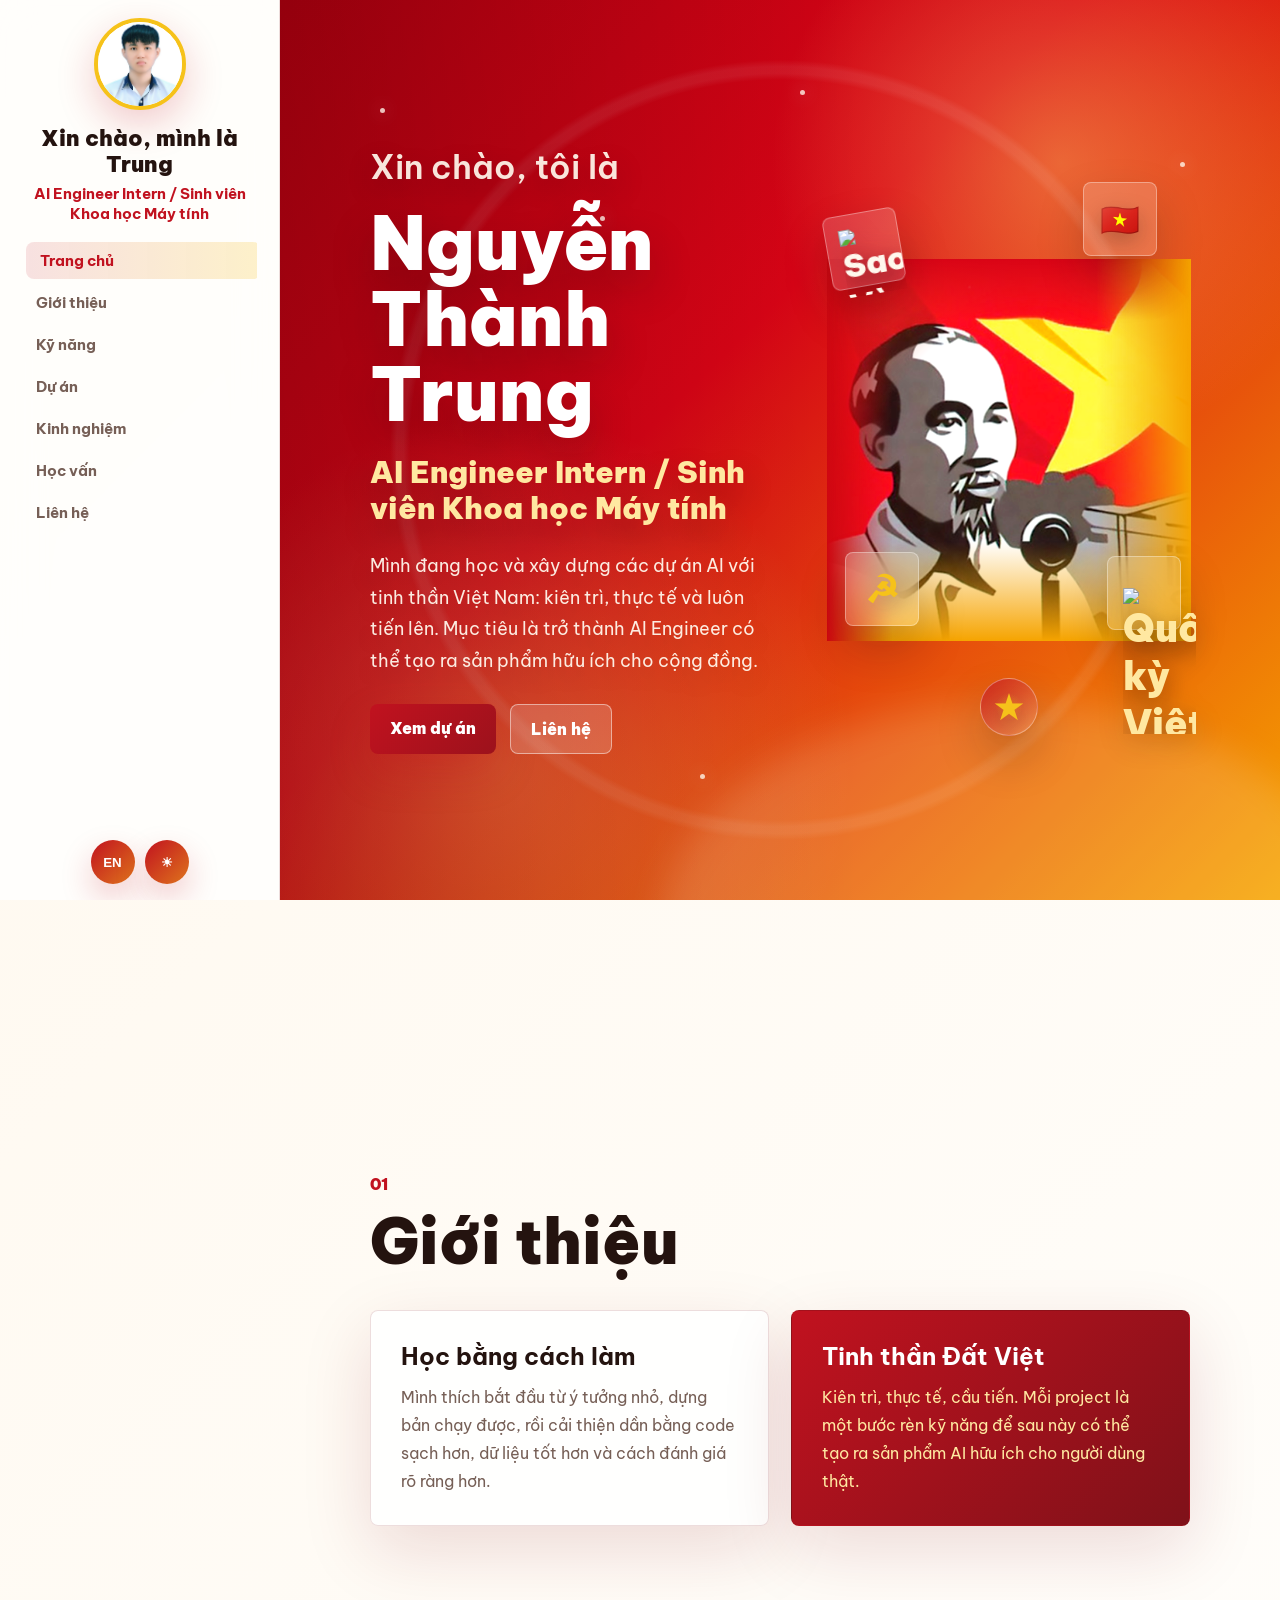
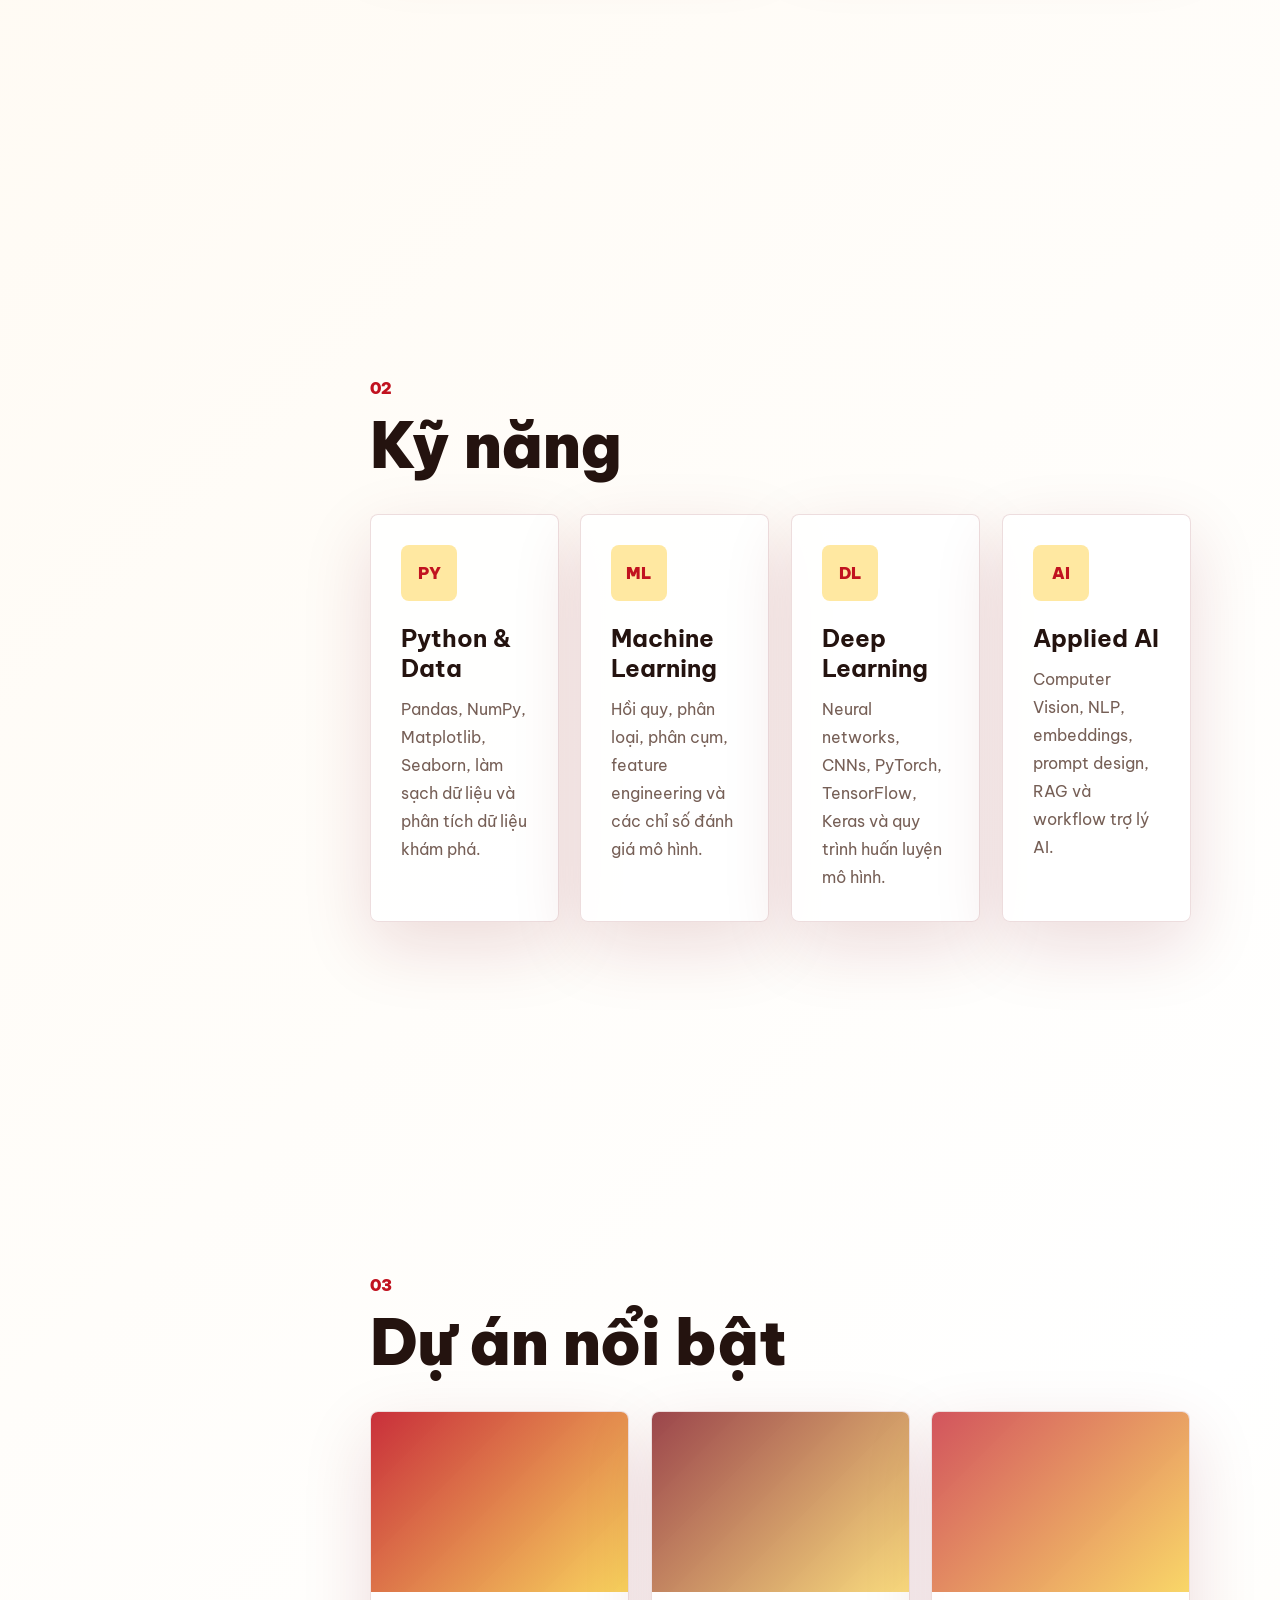
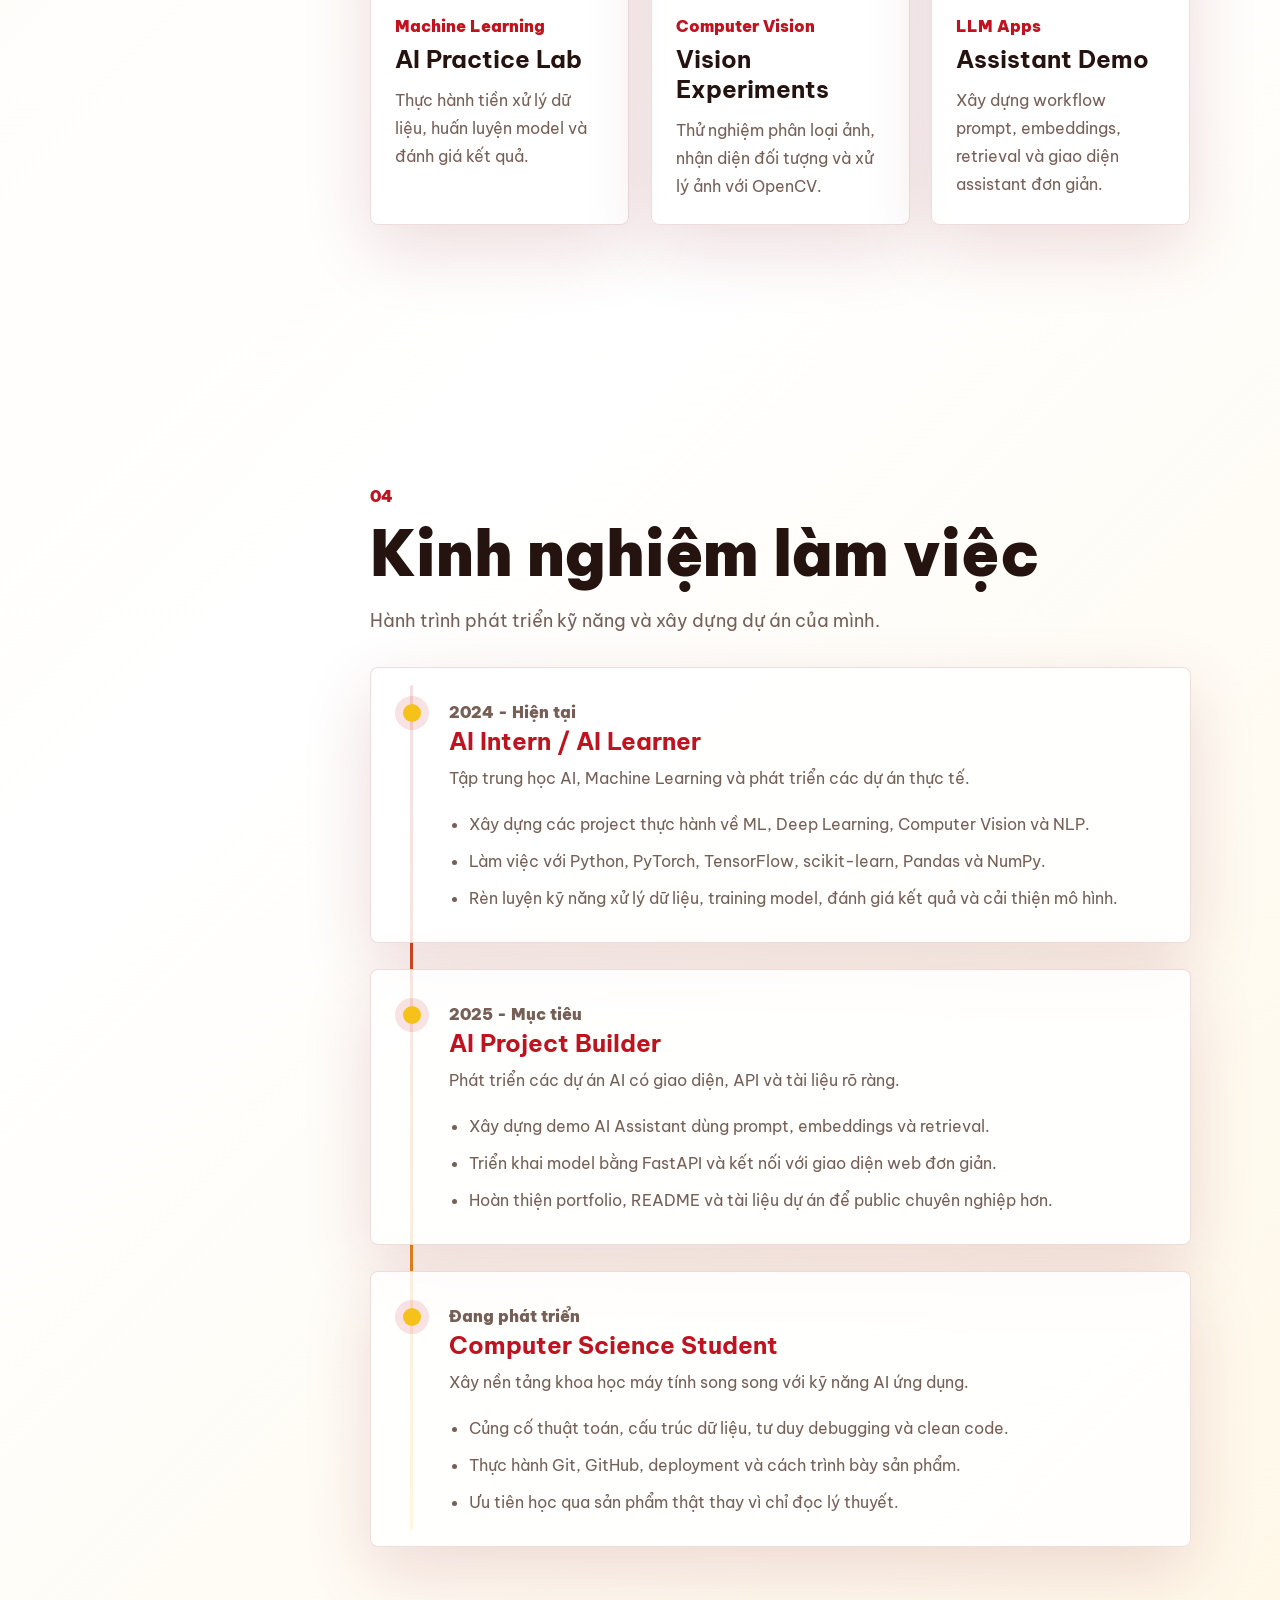
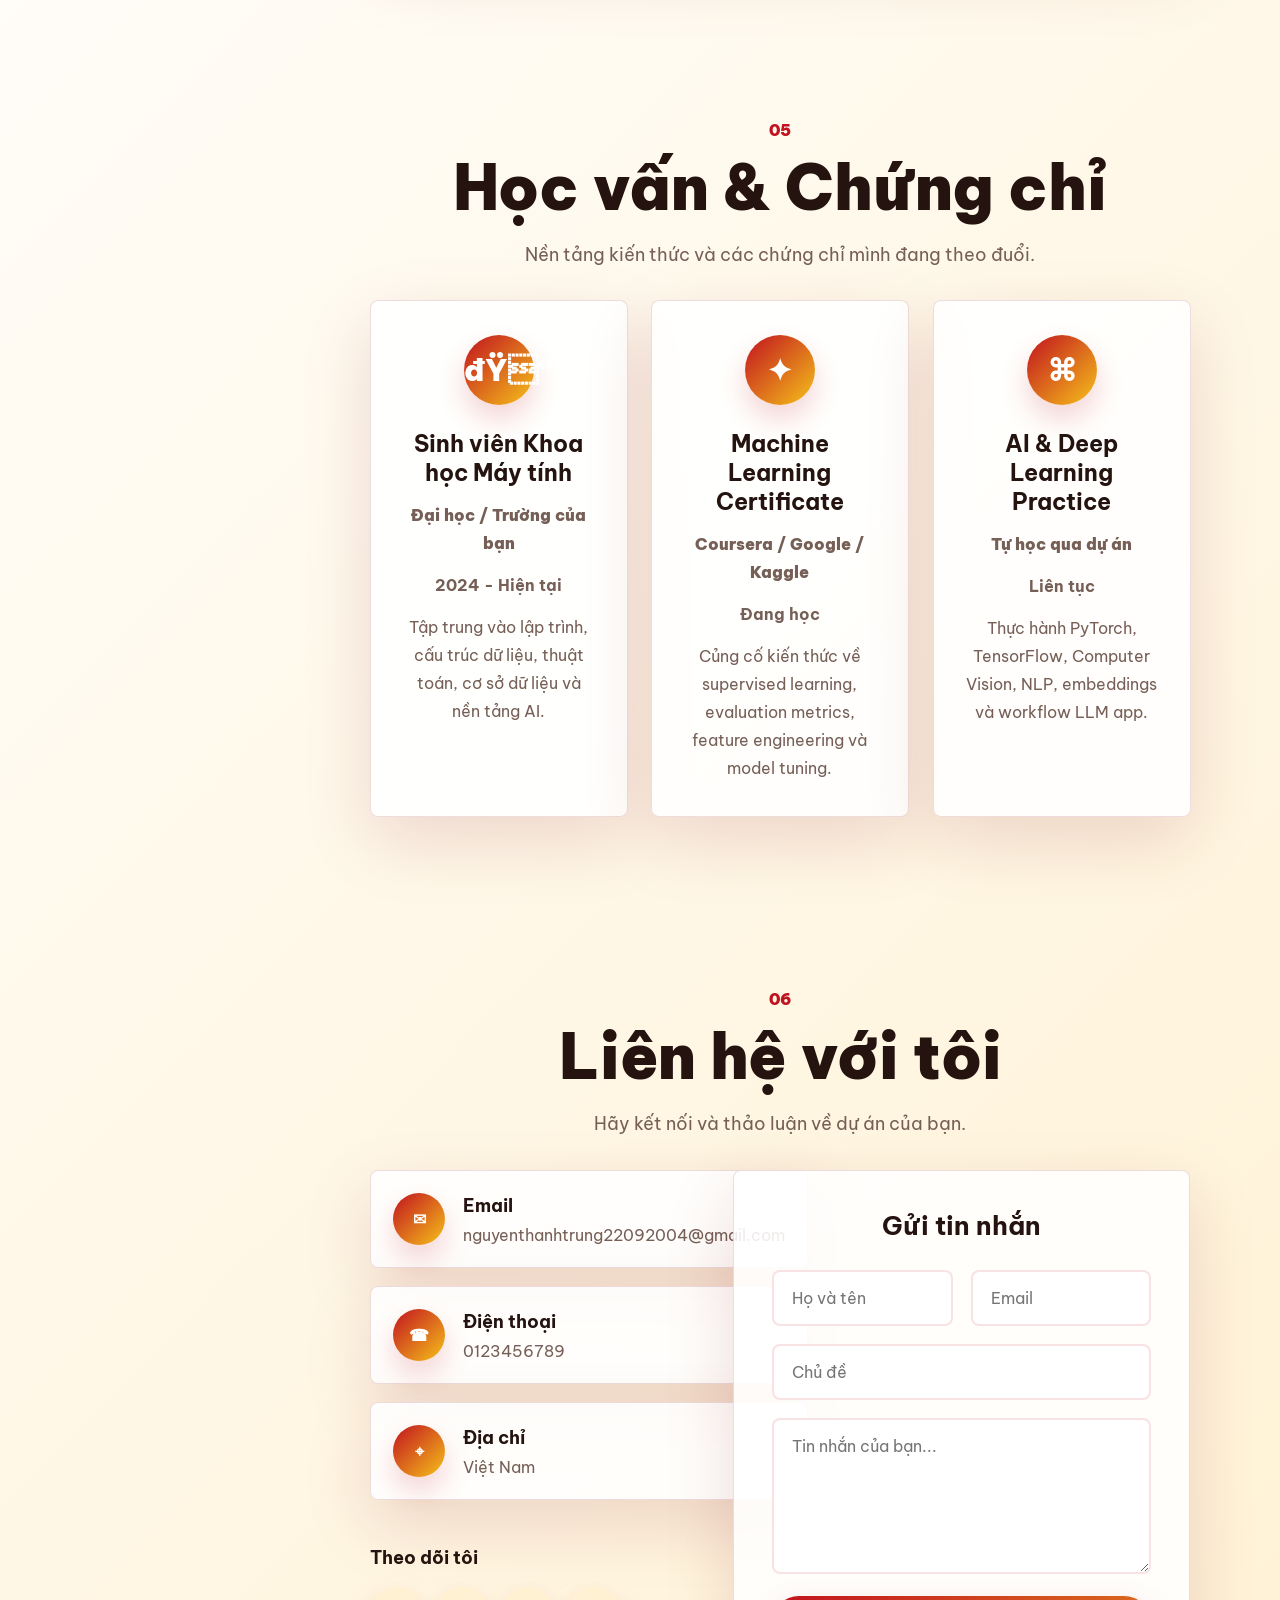
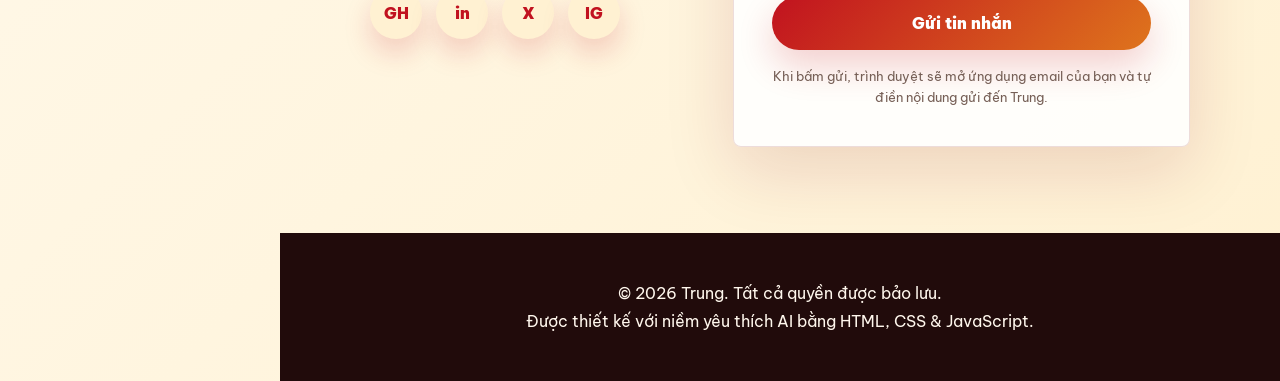
==== docs/index.html @ c9c8454a "Move site content to docs for GitHub Pages" ====
﻿<!doctype html>
<html lang="vi">
  <head>
    <meta charset="UTF-8" />
    <meta name="viewport" content="width=device-width, initial-scale=1.0" />
    <meta
      name="description"
      content="Portfolio cá nhân của Trung - AI learner, Machine Learning, Deep Learning và ứng dụng AI."
      data-vi="Portfolio cá nhân của Trung - AI learner, Machine Learning, Deep Learning và ứng dụng AI."
      data-en="Trung's personal portfolio - AI learner, Machine Learning, Deep Learning, and AI applications."
    />
    <title data-vi="Trung - Hồ sơ AI" data-en="Trung - AI Portfolio">
      Trung - Hồ sơ AI
    </title>
    <link rel="preconnect" href="https://fonts.googleapis.com" />
    <link rel="preconnect" href="https://fonts.gstatic.com" crossorigin />
    <link
      href="https://fonts.googleapis.com/css2?family=Be+Vietnam+Pro:wght@400;500;600;700;800;900&display=swap"
      rel="stylesheet"
    />
    <link rel="stylesheet" href="./assets/style.css" />
  </head>
  <body>
    <aside
      class="sidebar"
      aria-label="Thanh điều hướng"
      data-aria-vi="Thanh điều hướng"
      data-aria-en="Navigation"
    >
      <div class="profile-card">
        <img
          class="avatar"
          src="./assets/avt.jpg"
          alt="Ảnh đại diện của Trung"
          data-alt-vi="Ảnh đại diện của Trung"
          data-alt-en="Trung's profile photo"
        />
        <h1 data-vi="Xin chào, mình là Trung" data-en="Hey, I'm Trung">
          Xin chào, mình là Trung
        </h1>
        <p
          data-vi="AI Engineer Intern / Sinh viên Khoa học Máy tính"
          data-en="AI Engineer Intern / Computer Science Student"
        >
          AI Engineer Intern / Sinh viên Khoa học Máy tính
        </p>
      </div>

      <nav class="nav-links">
        <a
          href="#home"
          class="nav-link active"
          data-vi="Trang chủ"
          data-en="Home"
          >Trang chủ</a
        >
        <a href="#about" class="nav-link" data-vi="Giới thiệu" data-en="About"
          >Giới thiệu</a
        >
        <a href="#skills" class="nav-link" data-vi="Kỹ năng" data-en="Skills"
          >Kỹ năng</a
        >
        <a href="#projects" class="nav-link" data-vi="Dự án" data-en="Projects"
          >Dự án</a
        >
        <a
          href="#roadmap"
          class="nav-link"
          data-vi="Kinh nghiệm"
          data-en="Experience"
          >Kinh nghiệm</a
        >
        <a
          href="#education"
          class="nav-link"
          data-vi="Học vấn"
          data-en="Education"
          >Học vấn</a
        >
        <a href="#contact" class="nav-link" data-vi="Liên hệ" data-en="Contact"
          >Liên hệ</a
        >
      </nav>

      <div class="sidebar-actions">
        <button
          id="langToggle"
          class="round-button"
          type="button"
          aria-label="Đổi ngôn ngữ"
          data-aria-vi="Đổi ngôn ngữ"
          data-aria-en="Change language"
        >
          EN
        </button>
        <button
          id="themeToggle"
          class="round-button"
          type="button"
          aria-label="Đổi giao diện"
          data-aria-vi="Đổi giao diện"
          data-aria-en="Change theme"
        >
          ☀
        </button>
      </div>
    </aside>

    <main class="page">
      <section id="home" class="hero section">
        <div class="hero-stars" aria-hidden="true">
          <span></span>
          <span></span>
          <span></span>
          <span></span>
          <span></span>
          <span></span>
        </div>
        <div class="hero-copy">
          <p
            class="hero-kicker"
            data-vi="Xin chào, tôi là"
            data-en="Hello, I am"
          >
            Xin chào, tôi là
          </p>
          <h2 data-vi="Nguyễn Thành Trung" data-en="Nguyen Thanh Trung">
            Nguyễn Thành Trung
          </h2>
          <h3
            data-vi="AI Engineer Intern / Sinh viên Khoa học Máy tính"
            data-en="AI Engineer Intern / Computer Science Student"
          >
            AI Engineer Intern / Sinh viên Khoa học Máy tính
          </h3>
          <p
            class="hero-text"
            data-vi="Mình đang học và xây dựng các dự án AI với tinh thần Việt Nam: kiên trì, thực tế và luôn tiến lên. Mục tiêu là trở thành AI Engineer có thể tạo ra sản phẩm hữu ích cho cộng đồng."
            data-en="I am learning and building AI projects with a Vietnamese spirit: persistent, practical, and always moving forward. My goal is to become an AI Engineer who creates useful products for the community."
          >
            Mình đang học và xây dựng các dự án AI với tinh thần Việt Nam: kiên
            trì, thực tế và luôn tiến lên. Mục tiêu là trở thành AI Engineer có
            thể tạo ra sản phẩm hữu ích cho cộng đồng.
          </p>
          <div class="hero-actions">
            <a
              class="primary-button"
              href="#projects"
              data-vi="Xem dự án"
              data-en="View projects"
              >Xem dự án</a
            >
            <a
              class="ghost-button"
              href="#contact"
              data-vi="Liên hệ"
              data-en="Contact"
              >Liên hệ</a
            >
          </div>
        </div>

        <div
          class="bac-ho-stage"
          aria-label="Hình Chủ tịch Hồ Chí Minh"
          data-aria-vi="Hình Chủ tịch Hồ Chí Minh"
          data-aria-en="Image of President Ho Chi Minh"
        >
          <div class="hero-icon icon-flag">
            <img
              src="https://www.emojiall.com/en/header-svg/%E2%AD%90%EF%B8%8F.svg"
              alt="Sao Vàng"
            />
          </div>
          <div class="hero-icon icon-star">🇻🇳</div>
          <div class="hero-icon icon-sickle">&#9773;</div>
          <div class="hero-icon icon-rice">
            <img
              src="https://www.emojiall.com/en/header-svg/%F0%9F%87%BB%F0%9F%87%B3.svg"
              alt="Quốc kỳ Việt Nam"
            />
          </div>
          <div class="hero-icon icon-emblem">★</div>

          <figure class="bac-ho-frame">
            <img
              src="./assets/BacHo.png"
              alt="Chân dung Bác Hồ"
              data-alt-vi="Chân dung Bác Hồ"
              data-alt-en="Portrait of President Ho Chi Minh"
            />
          </figure>
        </div>
      </section>

      <section id="about" class="section">
        <div class="section-heading">
          <p>01</p>
          <h2 data-vi="Giới thiệu" data-en="About">Giới thiệu</h2>
        </div>
        <div class="split">
          <div class="content-block">
            <h3 data-vi="Học bằng cách làm" data-en="Learning by building">
              Học bằng cách làm
            </h3>
            <p
              data-vi="Mình thích bắt đầu từ ý tưởng nhỏ, dựng bản chạy được, rồi cải thiện dần bằng code sạch hơn, dữ liệu tốt hơn và cách đánh giá rõ ràng hơn."
              data-en="I like starting from small ideas, making them work, then improving them with cleaner code, better data, and clearer evaluation."
            >
              Mình thích bắt đầu từ ý tưởng nhỏ, dựng bản chạy được, rồi cải
              thiện dần bằng code sạch hơn, dữ liệu tốt hơn và cách đánh giá rõ
              ràng hơn.
            </p>
          </div>
          <div class="content-block red">
            <h3 data-vi="Tinh thần Đất Việt" data-en="Vietnam spirit">
              Tinh thần Đất Việt
            </h3>
            <p
              data-vi="Kiên trì, thực tế, cầu tiến. Mỗi project là một bước rèn kỹ năng để sau này có thể tạo ra sản phẩm AI hữu ích cho người dùng thật."
              data-en="Persistent, practical, and growth-minded. Every project is a step toward building AI products that help real users."
            >
              Kiên trì, thực tế, cầu tiến. Mỗi project là một bước rèn kỹ năng
              để sau này có thể tạo ra sản phẩm AI hữu ích cho người dùng thật.
            </p>
          </div>
        </div>
      </section>

      <section id="skills" class="section">
        <div class="section-heading">
          <p>02</p>
          <h2 data-vi="Kỹ năng" data-en="Skills">Kỹ năng</h2>
        </div>
        <div class="skill-grid">
          <article class="skill-card">
            <span>PY</span>
            <h3>Python & Data</h3>
            <p
              data-vi="Pandas, NumPy, Matplotlib, Seaborn, làm sạch dữ liệu và phân tích dữ liệu khám phá."
              data-en="Pandas, NumPy, Matplotlib, Seaborn, data cleaning, and exploratory data analysis."
            >
              Pandas, NumPy, Matplotlib, Seaborn, làm sạch dữ liệu và phân tích
              dữ liệu khám phá.
            </p>
          </article>
          <article class="skill-card">
            <span>ML</span>
            <h3>Machine Learning</h3>
            <p
              data-vi="Hồi quy, phân loại, phân cụm, feature engineering và các chỉ số đánh giá mô hình."
              data-en="Regression, classification, clustering, feature engineering, and model evaluation metrics."
            >
              Hồi quy, phân loại, phân cụm, feature engineering và các chỉ số
              đánh giá mô hình.
            </p>
          </article>
          <article class="skill-card">
            <span>DL</span>
            <h3>Deep Learning</h3>
            <p
              data-vi="Neural networks, CNNs, PyTorch, TensorFlow, Keras và quy trình huấn luyện mô hình."
              data-en="Neural networks, CNNs, PyTorch, TensorFlow, Keras, and model training workflows."
            >
              Neural networks, CNNs, PyTorch, TensorFlow, Keras và quy trình
              huấn luyện mô hình.
            </p>
          </article>
          <article class="skill-card">
            <span>AI</span>
            <h3>Applied AI</h3>
            <p
              data-vi="Computer Vision, NLP, embeddings, prompt design, RAG và workflow trợ lý AI."
              data-en="Computer Vision, NLP, embeddings, prompt design, RAG, and AI assistant workflows."
            >
              Computer Vision, NLP, embeddings, prompt design, RAG và workflow
              trợ lý AI.
            </p>
          </article>
        </div>
      </section>

      <section id="projects" class="section">
        <div class="section-heading">
          <p>03</p>
          <h2 data-vi="Dự án nổi bật" data-en="Featured Projects">
            Dự án nổi bật
          </h2>
        </div>
        <div class="project-grid">
          <article class="project-card">
            <div class="project-visual visual-one"></div>
            <div class="project-body">
              <p>Machine Learning</p>
              <h3>AI Practice Lab</h3>
              <span
                data-vi="Thực hành tiền xử lý dữ liệu, huấn luyện model và đánh giá kết quả."
                data-en="Practicing data preprocessing, model training, and result evaluation."
                >Thực hành tiền xử lý dữ liệu, huấn luyện model và đánh giá kết
                quáº£.</span
              >
            </div>
          </article>
          <article class="project-card">
            <div class="project-visual visual-two"></div>
            <div class="project-body">
              <p>Computer Vision</p>
              <h3>Vision Experiments</h3>
              <span
                data-vi="Thử nghiệm phân loại ảnh, nhận diện đối tượng và xử lý ảnh với OpenCV."
                data-en="Experimenting with image classification, object recognition, and OpenCV image processing."
                >Thử nghiệm phân loại ảnh, nhận diện đối tượng và xử lý ảnh với
                OpenCV.</span
              >
            </div>
          </article>
          <article class="project-card">
            <div class="project-visual visual-three"></div>
            <div class="project-body">
              <p>LLM Apps</p>
              <h3>Assistant Demo</h3>
              <span
                data-vi="Xây dựng workflow prompt, embeddings, retrieval và giao diện assistant đơn giản."
                data-en="Building prompt workflows, embeddings, retrieval, and a simple assistant interface."
                >Xây dựng workflow prompt, embeddings, retrieval và giao diện
                assistant đơn giản.</span
              >
            </div>
          </article>
        </div>
      </section>

      <section id="roadmap" class="section">
        <div class="section-heading">
          <p>04</p>
          <h2 data-vi="Kinh nghiệm làm việc" data-en="Work Experience">
            Kinh nghiệm làm việc
          </h2>
          <span
            class="section-subtitle"
            data-vi="Hành trình phát triển kỹ năng và xây dựng dự án của mình."
            data-en="My journey of growing skills and building real projects."
            >Hành trình phát triển kỹ năng và xây dựng dự án của mình.</span
          >
        </div>
        <div class="timeline experience-timeline">
          <div class="timeline-item">
            <p
              class="timeline-date"
              data-vi="2024 - Hiện tại"
              data-en="2024 - Present"
            >
              2024 - Hiện tại
            </p>
            <strong
              data-vi="AI Intern / AI Learner"
              data-en="AI Intern / AI Learner"
              >AI Intern / AI Learner</strong
            >
            <p
              data-vi="Tập trung học AI, Machine Learning và phát triển các dự án thực tế."
              data-en="Focused on learning AI, Machine Learning, and developing practical projects."
            >
              Tập trung học AI, Machine Learning và phát triển các dự án thực
              táº¿.
            </p>
            <ul>
              <li
                data-vi="Xây dựng các project thực hành về ML, Deep Learning, Computer Vision và NLP."
                data-en="Built practice projects in ML, Deep Learning, Computer Vision, and NLP."
              >
                Xây dựng các project thực hành về ML, Deep Learning, Computer
                Vision và NLP.
              </li>
              <li
                data-vi="Làm việc với Python, PyTorch, TensorFlow, scikit-learn, Pandas và NumPy."
                data-en="Worked with Python, PyTorch, TensorFlow, scikit-learn, Pandas, and NumPy."
              >
                Làm việc với Python, PyTorch, TensorFlow, scikit-learn, Pandas
                và NumPy.
              </li>
              <li
                data-vi="Rèn luyện kỹ năng xử lý dữ liệu, training model, đánh giá kết quả và cải thiện mô hình."
                data-en="Practiced data processing, model training, evaluation, and model improvement."
              >
                Rèn luyện kỹ năng xử lý dữ liệu, training model, đánh giá kết
                quả và cải thiện mô hình.
              </li>
            </ul>
          </div>
          <div class="timeline-item">
            <p
              class="timeline-date"
              data-vi="2025 - Mục tiêu"
              data-en="2025 - Goal"
            >
              2025 - Mục tiêu
            </p>
            <strong data-vi="AI Project Builder" data-en="AI Project Builder"
              >AI Project Builder</strong
            >
            <p
              data-vi="Phát triển các dự án AI có giao diện, API và tài liệu rõ ràng."
              data-en="Developing AI projects with clear interfaces, APIs, and documentation."
            >
              Phát triển các dự án AI có giao diện, API và tài liệu rõ ràng.
            </p>
            <ul>
              <li
                data-vi="Xây dựng demo AI Assistant dùng prompt, embeddings và retrieval."
                data-en="Build an AI Assistant demo using prompts, embeddings, and retrieval."
              >
                Xây dựng demo AI Assistant dùng prompt, embeddings và retrieval.
              </li>
              <li
                data-vi="Triển khai model bằng FastAPI và kết nối với giao diện web đơn giản."
                data-en="Serve models with FastAPI and connect them to a simple web interface."
              >
                Triển khai model bằng FastAPI và kết nối với giao diện web đơn
                giáº£n.
              </li>
              <li
                data-vi="Hoàn thiện portfolio, README và tài liệu dự án để public chuyên nghiệp hơn."
                data-en="Improve portfolio, README files, and project documentation for a more professional public profile."
              >
                Hoàn thiện portfolio, README và tài liệu dự án để public chuyên
                nghiệp hơn.
              </li>
            </ul>
          </div>
          <div class="timeline-item">
            <p
              class="timeline-date"
              data-vi="Đang phát triển"
              data-en="In progress"
            >
              Đang phát triển
            </p>
            <strong
              data-vi="Computer Science Student"
              data-en="Computer Science Student"
              >Computer Science Student</strong
            >
            <p
              data-vi="Xây nền tảng khoa học máy tính song song với kỹ năng AI ứng dụng."
              data-en="Building a computer science foundation alongside applied AI skills."
            >
              Xây nền tảng khoa học máy tính song song với kỹ năng AI ứng dụng.
            </p>
            <ul>
              <li
                data-vi="Củng cố thuật toán, cấu trúc dữ liệu, tư duy debugging và clean code."
                data-en="Strengthening algorithms, data structures, debugging mindset, and clean code."
              >
                Củng cố thuật toán, cấu trúc dữ liệu, tư duy debugging và clean
                code.
              </li>
              <li
                data-vi="Thực hành Git, GitHub, deployment và cách trình bày sản phẩm."
                data-en="Practicing Git, GitHub, deployment, and product presentation."
              >
                Thực hành Git, GitHub, deployment và cách trình bày sản phẩm.
              </li>
              <li
                data-vi="Ưu tiên học qua sản phẩm thật thay vì chỉ đọc lý thuyết."
                data-en="Prioritizing learning through real products, not only theory."
              >
                Ưu tiên học qua sản phẩm thật thay vì chỉ đọc lý thuyết.
              </li>
            </ul>
          </div>
        </div>
      </section>

      <section id="education" class="section education-section">
        <div class="section-heading center-heading">
          <p>05</p>
          <h2 data-vi="Học vấn & Chứng chỉ" data-en="Education & Certificates">
            Học vấn & Chứng chỉ
          </h2>
          <span
            class="section-subtitle"
            data-vi="Nền tảng kiến thức và các chứng chỉ mình đang theo đuổi."
            data-en="My knowledge foundation and certificates I am pursuing."
            >Nền tảng kiến thức và các chứng chỉ mình đang theo đuổi.</span
          >
        </div>

        <div class="education-grid">
          <article class="education-card">
            <span class="education-icon">đŸ“</span>
            <h3
              data-vi="Sinh viên Khoa học Máy tính"
              data-en="Computer Science Student"
            >
              Sinh viên Khoa học Máy tính
            </h3>
            <p
              class="education-place"
              data-vi="Đại học / Trường của bạn"
              data-en="Your University / College"
            >
              Đại học / Trường của bạn
            </p>
            <strong data-vi="2024 - Hiện tại" data-en="2024 - Present"
              >2024 - Hiện tại</strong
            >
            <p
              data-vi="Tập trung vào lập trình, cấu trúc dữ liệu, thuật toán, cơ sở dữ liệu và nền tảng AI."
              data-en="Focused on programming, data structures, algorithms, databases, and AI foundations."
            >
              Tập trung vào lập trình, cấu trúc dữ liệu, thuật toán, cơ sở dữ
              liệu và nền tảng AI.
            </p>
          </article>

          <article class="education-card">
            <span class="education-icon">✦</span>
            <h3
              data-vi="Machine Learning Certificate"
              data-en="Machine Learning Certificate"
            >
              Machine Learning Certificate
            </h3>
            <p
              class="education-place"
              data-vi="Coursera / Google / Kaggle"
              data-en="Coursera / Google / Kaggle"
            >
              Coursera / Google / Kaggle
            </p>
            <strong data-vi="Đang học" data-en="In progress">Đang học</strong>
            <p
              data-vi="Củng cố kiến thức về supervised learning, evaluation metrics, feature engineering và model tuning."
              data-en="Strengthening supervised learning, evaluation metrics, feature engineering, and model tuning."
            >
              Củng cố kiến thức về supervised learning, evaluation metrics,
              feature engineering và model tuning.
            </p>
          </article>

          <article class="education-card">
            <span class="education-icon">⌘</span>
            <h3
              data-vi="AI & Deep Learning Practice"
              data-en="AI & Deep Learning Practice"
            >
              AI & Deep Learning Practice
            </h3>
            <p
              class="education-place"
              data-vi="Tự học qua dự án"
              data-en="Self-learning through projects"
            >
              Tự học qua dự án
            </p>
            <strong data-vi="Liên tục" data-en="Ongoing">Liên tục</strong>
            <p
              data-vi="Thực hành PyTorch, TensorFlow, Computer Vision, NLP, embeddings và workflow LLM app."
              data-en="Practicing PyTorch, TensorFlow, Computer Vision, NLP, embeddings, and LLM app workflows."
            >
              Thực hành PyTorch, TensorFlow, Computer Vision, NLP, embeddings và
              workflow LLM app.
            </p>
          </article>
        </div>
      </section>

      <section id="contact" class="section contact-section">
        <div class="section-heading center-heading">
          <p>06</p>
          <h2 data-vi="Liên hệ với tôi" data-en="Contact Me">
            Liên hệ với tôi
          </h2>
          <span
            class="section-subtitle"
            data-vi="Hãy kết nối và thảo luận về dự án của bạn."
            data-en="Let's connect and discuss your project."
            >Hãy kết nối và thảo luận về dự án của bạn.</span
          >
        </div>

        <div class="contact-layout">
          <div class="contact-info-list">
            <article class="contact-info-card">
              <span class="contact-icon">✉</span>
              <div>
                <h3>Email</h3>
                <p>nguyenthanhtrung22092004@gmail.com</p>
              </div>
            </article>
            <article class="contact-info-card">
              <span class="contact-icon">☎</span>
              <div>
                <h3 data-vi="Điện thoại" data-en="Phone">Điện thoại</h3>
                <p>0123456789</p>
              </div>
            </article>
            <article class="contact-info-card">
              <span class="contact-icon">⌖</span>
              <div>
                <h3 data-vi="Địa chỉ" data-en="Location">Địa chỉ</h3>
                <p data-vi="Việt Nam" data-en="Vietnam">Việt Nam</p>
              </div>
            </article>

            <div class="social-block">
              <h3 data-vi="Theo dõi tôi" data-en="Follow me">Theo dõi tôi</h3>
              <div class="social-links">
                <a
                  href="https://github.com/toilaMif"
                  target="_blank"
                  rel="noreferrer"
                  aria-label="GitHub"
                  >GH</a
                >
                <a
                  href="https://www.linkedin.com/in/your-linkedin"
                  target="_blank"
                  rel="noreferrer"
                  aria-label="LinkedIn"
                  >in</a
                >
                <a
                  href="https://x.com/your-x"
                  target="_blank"
                  rel="noreferrer"
                  aria-label="X"
                  >X</a
                >
                <a
                  href="https://www.instagram.com/your-instagram"
                  target="_blank"
                  rel="noreferrer"
                  aria-label="Instagram"
                  >IG</a
                >
              </div>
            </div>
          </div>

          <form class="message-form" id="messageForm">
            <h3 data-vi="Gửi tin nhắn" data-en="Send a message">
              Gửi tin nhắn
            </h3>
            <div class="form-row">
              <input
                type="text"
                name="name"
                placeholder="Họ và tên"
                data-placeholder-vi="Họ và tên"
                data-placeholder-en="Full name"
                aria-label="Họ và tên"
              />
              <input
                type="email"
                name="email"
                placeholder="Email"
                data-placeholder-vi="Email"
                data-placeholder-en="Email"
                aria-label="Email"
              />
            </div>
            <input
              type="text"
              name="subject"
              placeholder="Chủ đề"
              data-placeholder-vi="Chủ đề"
              data-placeholder-en="Subject"
              aria-label="Chủ đề"
            />
            <textarea
              name="message"
              rows="6"
              placeholder="Tin nhắn của bạn..."
              data-placeholder-vi="Tin nhắn của bạn..."
              data-placeholder-en="Your message..."
              aria-label="Tin nhắn của bạn"
            ></textarea>
            <button type="submit" data-vi="Gửi tin nhắn" data-en="Send message">
              Gửi tin nhắn
            </button>
            <p
              class="form-note"
              data-vi="Khi bấm gửi, trình duyệt sẽ mở ứng dụng email của bạn và tự điền nội dung gửi đến Trung."
              data-en="When you submit, your browser will open your email app and prepare a message to Trung."
            >
              Khi bấm gửi, trình duyệt sẽ mở ứng dụng email của bạn và tự điền
              nội dung gửi đến Trung.
            </p>
          </form>
        </div>
      </section>
    </main>

    <footer class="site-footer">
      <p
        data-vi="© 2026 Trung. Tất cả quyền được bảo lưu."
        data-en="© 2026 Trung. All rights reserved."
      >
        © 2026 Trung. Tất cả quyền được bảo lưu.
      </p>
      <p
        data-vi="Được thiết kế với niềm yêu thích AI bằng HTML, CSS & JavaScript."
        data-en="Designed with a love for AI using HTML, CSS & JavaScript."
      >
        Được thiết kế với niềm yêu thích AI bằng HTML, CSS & JavaScript.
      </p>
    </footer>

    <button
      id="toTop"
      class="to-top"
      type="button"
      aria-label="Lên đầu trang"
      data-aria-vi="Lên đầu trang"
      data-aria-en="Back to top"
    >
      ↑
    </button>
    <script src="./assets/script.js"></script>
  </body>
</html>
---- docs/assets/style.css ----
﻿:root {
  --bg: #fff8ed;
  --surface: #ffffff;
  --surface-soft: #fff1d2;
  --text: #24130f;
  --muted: #765f56;
  --red: #c1121f;
  --red-dark: #7f1119;
  --gold: #f6c21a;
  --gold-soft: #ffe8a1;
  --border: rgba(127, 17, 25, 0.14);
  --shadow: 0 24px 70px rgba(127, 17, 25, 0.14);
  --ease: cubic-bezier(0.2, 0.8, 0.2, 1);
}

body.dark {
  --bg: #170b09;
  --surface: #24110e;
  --surface-soft: #351713;
  --text: #fff8ed;
  --muted: #e3c7a5;
  --red: #ef233c;
  --red-dark: #9d0208;
  --gold: #ffd166;
  --gold-soft: #6f3d11;
  --border: rgba(255, 209, 102, 0.18);
  --shadow: 0 24px 70px rgba(0, 0, 0, 0.32);
}

* {
  box-sizing: border-box;
}

html {
  scroll-behavior: smooth;
}

body {
  margin: 0;
  min-height: 100vh;
  font-family: "Be Vietnam Pro", Arial, sans-serif;
  color: var(--text);
  background:
    radial-gradient(circle at top right, rgba(246, 194, 26, 0.28), transparent 34rem),
    linear-gradient(135deg, var(--bg), #ffffff 52%, var(--surface-soft));
}

a {
  color: inherit;
  text-decoration: none;
}

.sidebar {
  position: fixed;
  inset: 0 auto 0 0;
  width: 280px;
  height: 100vh;
  padding: 18px 22px 16px;
  display: grid;
  grid-template-rows: auto minmax(0, 1fr) auto;
  background: rgba(255, 255, 255, 0.76);
  border-right: 1px solid var(--border);
  backdrop-filter: blur(20px);
  z-index: 10;
  overflow: hidden;
}

body.dark .sidebar {
  background: rgba(36, 17, 14, 0.82);
}

.profile-card {
  text-align: center;
}

.avatar {
  width: 92px;
  height: 92px;
  object-fit: cover;
  border-radius: 50%;
  border: 4px solid var(--gold);
  box-shadow: 0 14px 38px rgba(193, 18, 31, 0.22);
  background: var(--surface);
  animation: softFloat 5s var(--ease) infinite;
}

.profile-card h1 {
  margin: 12px 0 6px;
  font-size: 22px;
  font-weight: 900;
  line-height: 1.18;
}

.profile-card p {
  margin: 0;
  color: var(--red);
  font-size: 15px;
  font-weight: 700;
  line-height: 1.35;
}

.nav-links {
  align-content: start;
  display: grid;
  gap: 5px;
  margin: 18px 0 10px;
  overflow-y: auto;
  padding-right: 0;
  scrollbar-width: none;
}

.nav-links::-webkit-scrollbar {
  display: none;
}

.nav-link {
  padding: 9px 14px;
  border-radius: 8px;
  color: var(--muted);
  font-size: 15px;
  font-weight: 700;
  transition: color 180ms ease, background 180ms ease, transform 180ms ease;
}

.nav-link:hover,
.nav-link.active {
  color: var(--red);
  background: linear-gradient(90deg, rgba(193, 18, 31, 0.12), rgba(246, 194, 26, 0.22));
  transform: translateX(4px);
}

.sidebar-actions {
  display: flex;
  justify-content: center;
  gap: 10px;
  padding-top: 8px;
}

.round-button,
.to-top {
  width: 44px;
  height: 44px;
  border: 0;
  border-radius: 50%;
  color: #ffffff;
  background: linear-gradient(135deg, var(--red), var(--gold));
  background-size: 180% 180%;
  box-shadow: 0 14px 32px rgba(193, 18, 31, 0.22);
  font-weight: 900;
  cursor: pointer;
  transition: transform 180ms ease, box-shadow 180ms ease;
  animation: gradientMove 5s ease infinite;
}

.round-button:hover,
.to-top:hover {
  transform: translateY(-3px) scale(1.04);
  box-shadow: 0 18px 38px rgba(193, 18, 31, 0.3);
}

.page {
  margin-left: 280px;
}

.section {
  min-height: 100vh;
  padding: 86px 7vw;
  display: flex;
  flex-direction: column;
  justify-content: center;
}

.hero {
  position: relative;
  height: 100vh;
  min-height: 100vh;
  max-height: 100vh;
  padding-top: clamp(34px, 5vh, 64px);
  padding-bottom: clamp(34px, 5vh, 64px);
  display: grid;
  grid-template-columns: minmax(360px, 0.96fr) minmax(340px, 0.86fr);
  gap: clamp(28px, 4vw, 62px);
  align-items: center;
  justify-content: space-between;
  overflow: hidden;
  background:
    radial-gradient(circle at 78% 18%, rgba(255, 209, 102, 0.42), transparent 18rem),
    radial-gradient(circle at 22% 85%, rgba(255, 226, 120, 0.28), transparent 22rem),
    linear-gradient(135deg, #b40010 0%, #d90416 42%, #f6a400 100%);
}

.hero::before {
  content: "";
  position: absolute;
  inset: 0;
  background:
    linear-gradient(90deg, rgba(0, 0, 0, 0.18), transparent 58%),
    radial-gradient(circle at 50% 50%, transparent 0 55%, rgba(255, 255, 255, 0.08) 56% 57%, transparent 58%);
  pointer-events: none;
}

.hero::after {
  content: "";
  position: absolute;
  inset: auto -8% -30% 38%;
  height: 52%;
  border-radius: 50%;
  background: rgba(255, 241, 210, 0.16);
  filter: blur(18px);
}

.hero-copy,
.bac-ho-stage,
.heritage-gallery {
  position: relative;
  z-index: 1;
}

.hero-copy {
  grid-column: 1;
  text-align: left;
  justify-self: start;
  max-width: 760px;
}

.bac-ho-stage {
  grid-column: 2;
  justify-self: end;
}

.hero-stars {
  position: absolute;
  inset: 0;
  pointer-events: none;
}

.hero-kicker {
  margin: 0 0 18px;
  color: rgba(255, 248, 237, 0.92);
  font-size: clamp(22px, 2.6vw, 34px);
  font-weight: 600;
  text-shadow: 0 10px 30px rgba(36, 19, 15, 0.24);
}

.eyebrow {
  margin: 0 0 18px;
  color: var(--red);
  font-weight: 900;
  text-transform: uppercase;
  letter-spacing: 0.08em;
}

.hero h2 {
  margin: 0;
  max-width: 720px;
  color: #ffffff;
  font-size: clamp(48px, 5.8vw, 88px);
  line-height: 1.02;
  font-weight: 900;
  text-shadow: 0 18px 42px rgba(36, 19, 15, 0.26);
}

.hero h3 {
  margin: 22px 0 0;
  color: var(--gold-soft);
  font-size: clamp(24px, 2.35vw, 34px);
  line-height: 1.18;
  font-weight: 900;
  text-shadow: 0 14px 32px rgba(36, 19, 15, 0.3);
}

.hero-text {
  max-width: 640px;
  margin: 24px 0 0;
  color: rgba(255, 248, 237, 0.94);
  font-size: 18px;
  line-height: 1.75;
  text-shadow: 0 10px 28px rgba(36, 19, 15, 0.24);
}

.hero-actions,
.contact-actions {
  display: flex;
  flex-wrap: wrap;
  gap: 14px;
  margin-top: 28px;
}

.primary-button,
.ghost-button,
.contact-actions a {
  min-height: 48px;
  padding: 14px 20px;
  border-radius: 8px;
  font-weight: 900;
}

.primary-button {
  color: #ffffff;
  background: linear-gradient(135deg, var(--red), var(--red-dark));
  background-size: 180% 180%;
  box-shadow: 0 18px 42px rgba(193, 18, 31, 0.22);
  animation: gradientMove 5s ease infinite;
}

.ghost-button,
.contact-actions a {
  color: var(--red);
  border: 1px solid var(--border);
  background: var(--surface);
}

.hero .ghost-button {
  color: #ffffff;
  border-color: rgba(255, 255, 255, 0.48);
  background: rgba(255, 255, 255, 0.16);
  backdrop-filter: blur(12px);
}

.primary-button,
.ghost-button,
.contact-actions a {
  transition: transform 180ms ease, box-shadow 180ms ease, border-color 180ms ease;
}

.primary-button:hover,
.ghost-button:hover,
.contact-actions a:hover {
  transform: translateY(-3px);
  box-shadow: 0 18px 42px rgba(193, 18, 31, 0.2);
}

.content-block,
.skill-card,
.project-card,
.timeline-item,
.contact-card {
  background: rgba(255, 255, 255, 0.86);
  border: 1px solid var(--border);
  border-radius: 8px;
  box-shadow: var(--shadow);
}

body.dark .content-block,
body.dark .skill-card,
body.dark .project-card,
body.dark .timeline-item,
body.dark .contact-card {
  background: rgba(36, 17, 14, 0.86);
}

.bac-ho-stage {
  min-height: 0;
  height: min(72vh, 620px);
  display: grid;
  place-items: center;
  isolation: isolate;
}

.bac-ho-frame {
  position: relative;
  width: min(100%, 520px);
  margin: 0;
  aspect-ratio: 0.95;
  display: grid;
  place-items: end center;
  border-radius: 0;
  background: transparent;
  border: 0;
  box-shadow: none;
  overflow: hidden;
}

.bac-ho-frame::before {
  content: "";
  position: absolute;
  inset: 3% -8% -4% -12%;
  border-radius: 46% 54% 48% 52%;
  background:
    radial-gradient(circle at 68% 24%, rgba(255, 209, 102, 0.28), transparent 22rem),
    radial-gradient(circle at 36% 74%, rgba(180, 0, 16, 0.34), transparent 18rem);
  filter: blur(20px);
  z-index: 0;
}

.bac-ho-frame::after {
  content: "";
  position: absolute;
  inset: 0;
  z-index: 2;
  background:
    linear-gradient(90deg, #cf0711 0%, rgba(207, 7, 17, 0) 18%, rgba(246, 164, 0, 0) 74%, #f6a400 100%),
    linear-gradient(180deg, #d90416 0%, rgba(217, 4, 22, 0) 16%, rgba(246, 164, 0, 0) 74%, #f6a400 100%);
  pointer-events: none;
}

.bac-ho-frame img {
  position: relative;
  z-index: 1;
  width: 100%;
  height: 100%;
  object-fit: contain;
  object-position: center bottom;
  filter: saturate(1.08) contrast(1.06) drop-shadow(0 22px 34px rgba(36, 19, 15, 0.2));
  mix-blend-mode: normal;
  -webkit-mask-image: radial-gradient(ellipse at 56% 54%, #000 0 56%, rgba(0, 0, 0, 0.78) 68%, transparent 100%);
  mask-image: radial-gradient(ellipse at 56% 54%, #000 0 56%, rgba(0, 0, 0, 0.78) 68%, transparent 100%);
}

.hero-icon {
  position: absolute;
  z-index: 3;
  width: 74px;
  height: 74px;
  display: grid;
  place-items: center;
  border-radius: 8px;
  color: #fff8ed;
  background: rgba(255, 255, 255, 0.17);
  border: 1px solid rgba(255, 255, 255, 0.34);
  box-shadow: 0 22px 46px rgba(36, 19, 15, 0.22);
  backdrop-filter: blur(14px);
  font-size: 32px;
  font-weight: 900;
  text-shadow: 0 8px 22px rgba(36, 19, 15, 0.28);
  animation: iconFly 8s var(--ease) infinite, iconSpin 14s linear infinite;
}

.hero-icon img {
  width: 70%;
  height: 70%;
  object-fit: contain;
  display: block;
  filter: drop-shadow(0 8px 14px rgba(36, 19, 15, 0.24));
}

.icon-star {
  color: var(--gold);
}

.icon-flag {
  left: 0;
  top: 72px;
  transform: rotate(-10deg);
}

.icon-star {
  right: 34px;
  top: 42px;
  animation-delay: -1.2s;
}

.icon-sickle {
  left: 18px;
  bottom: 134px;
  color: var(--gold);
  font-size: 38px;
  animation-delay: -2.1s;
}

.icon-rice {
  right: 10px;
  bottom: 130px;
  color: #ffe8a1;
  font-size: 38px;
  animation-delay: -3s;
}

.icon-emblem {
  left: 42%;
  bottom: 24px;
  width: 58px;
  height: 58px;
  color: var(--gold);
  background:
    radial-gradient(circle, rgba(246, 194, 26, 0.32), transparent 34%),
    linear-gradient(135deg, rgba(193, 18, 31, 0.72), rgba(255, 255, 255, 0.16));
  border-radius: 50%;
  animation-delay: -4.1s;
}

.heritage-gallery {
  min-height: 610px;
  display: grid;
  grid-template-columns: minmax(220px, 1fr) minmax(180px, 0.82fr);
  grid-template-rows: 1fr 1fr auto;
  gap: 18px;
  align-items: stretch;
}

.hero-stars span {
  position: absolute;
  z-index: 1;
  width: 5px;
  height: 5px;
  border-radius: 50%;
  background: rgba(255, 248, 237, 0.78);
  box-shadow: 0 0 18px rgba(255, 248, 237, 0.55);
  animation: starDrift 6s ease-in-out infinite;
}

.hero-stars span:nth-child(1) {
  left: 10%;
  top: 12%;
}

.hero-stars span:nth-child(2) {
  left: 32%;
  top: 24%;
  animation-delay: -1s;
}

.hero-stars span:nth-child(3) {
  left: 52%;
  top: 10%;
  animation-delay: -2s;
}

.hero-stars span:nth-child(4) {
  left: 72%;
  top: 70%;
  animation-delay: -3s;
}

.hero-stars span:nth-child(5) {
  left: 90%;
  top: 18%;
  animation-delay: -4s;
}

.hero-stars span:nth-child(6) {
  left: 42%;
  top: 86%;
  animation-delay: -5s;
}

.floating-symbol {
  position: absolute;
  z-index: 3;
  width: 78px;
  height: 78px;
  display: grid;
  place-items: center;
  border: 1px solid rgba(255, 255, 255, 0.28);
  border-radius: 22px;
  color: #ffffff;
  background: rgba(255, 255, 255, 0.16);
  box-shadow: 0 28px 60px rgba(36, 19, 15, 0.2);
  backdrop-filter: blur(14px);
  font-size: 30px;
  font-weight: 900;
  text-shadow: 0 8px 22px rgba(36, 19, 15, 0.24);
  animation: iconFloat 7s var(--ease) infinite;
}

.symbol-star {
  left: -24px;
  top: 36px;
  color: var(--gold);
  transform: rotate(8deg);
}

.symbol-flag {
  right: 18px;
  top: -18px;
  animation-delay: -1.4s;
}

.symbol-vn {
  right: 42%;
  bottom: 72px;
  color: var(--gold);
  font-size: 24px;
  animation-delay: -2.3s;
}

.flag-mark {
  width: 100%;
  aspect-ratio: 1.65;
  border-radius: 8px;
  display: grid;
  place-items: center;
  background: linear-gradient(145deg, var(--red), #e01e37);
  overflow: hidden;
  position: relative;
}

.flag-mark::after {
  content: "";
  position: absolute;
  inset: -35%;
  background: linear-gradient(110deg, transparent 30%, rgba(255, 255, 255, 0.24), transparent 70%);
  transform: translateX(-55%) rotate(12deg);
  animation: shineSweep 4.5s ease-in-out infinite;
}

.flag-mark span {
  width: 94px;
  height: 94px;
  display: block;
  background: var(--gold);
  clip-path: polygon(50% 0, 61% 35%, 98% 35%, 68% 56%, 79% 91%, 50% 69%, 21% 91%, 32% 56%, 2% 35%, 39% 35%);
  animation: starPulse 2.8s ease-in-out infinite;
}

.panel-label {
  margin: 26px 0 8px;
  color: var(--muted);
  font-weight: 800;
}

.metric-grid {
  display: grid;
  grid-template-columns: repeat(3, 1fr);
  gap: 12px;
  margin-top: 26px;
}

.metric-grid div {
  padding: 18px 12px;
  text-align: center;
  border-radius: 8px;
  background: var(--surface-soft);
  transition: transform 180ms ease, background 180ms ease;
}

.metric-grid div:hover {
  transform: translateY(-4px);
}

.metric-grid strong {
  display: block;
  color: var(--red);
  font-size: 22px;
}

.metric-grid span {
  color: var(--muted);
  font-size: 13px;
  font-weight: 700;
}

.section-heading {
  margin-bottom: 30px;
}

.section-heading p {
  margin: 0 0 8px;
  color: var(--red);
  font-weight: 900;
}

.section-heading h2 {
  margin: 0;
  font-size: clamp(34px, 5vw, 62px);
  font-weight: 900;
}

.section-subtitle {
  display: block;
  max-width: 700px;
  margin-top: 14px;
  color: var(--muted);
  font-size: 18px;
  line-height: 1.7;
}

.split,
.skill-grid,
.project-grid {
  display: grid;
  grid-template-columns: repeat(2, minmax(0, 1fr));
  gap: 22px;
}

.content-block,
.skill-card,
.contact-card {
  padding: 30px;
}

.content-block,
.skill-card,
.project-card,
.timeline-item,
.education-card,
.contact-info-card,
.message-form {
  transition: transform 220ms var(--ease), box-shadow 220ms var(--ease), border-color 220ms ease;
}

.content-block:hover,
.skill-card:hover,
.project-card:hover,
.timeline-item:hover,
.education-card:hover,
.contact-info-card:hover,
.message-form:hover {
  transform: translateY(-7px);
  border-color: rgba(193, 18, 31, 0.28);
  box-shadow: 0 30px 80px rgba(127, 17, 25, 0.18);
}

.content-block.red {
  color: #ffffff;
  background: linear-gradient(135deg, var(--red), var(--red-dark));
}

.content-block h3,
.skill-card h3,
.project-card h3,
.contact-card h3 {
  margin: 0 0 12px;
  font-size: 24px;
}

.content-block p,
.skill-card p,
.project-body span,
.timeline-item p,
.contact-card p {
  margin: 0;
  color: var(--muted);
  line-height: 1.75;
}

.content-block.red p {
  color: #ffe8a1;
}

.skill-grid,
.project-grid {
  grid-template-columns: repeat(4, minmax(0, 1fr));
}

.skill-card span {
  width: 56px;
  height: 56px;
  margin-bottom: 22px;
  display: grid;
  place-items: center;
  border-radius: 8px;
  color: var(--red);
  background: var(--gold-soft);
  font-weight: 900;
}

.project-grid {
  grid-template-columns: repeat(3, minmax(0, 1fr));
}

.project-card {
  overflow: hidden;
}

.project-visual {
  min-height: 180px;
  background-size: cover;
  transition: transform 500ms var(--ease), filter 300ms ease;
}

.project-card:hover .project-visual {
  transform: scale(1.04);
  filter: saturate(1.1);
}

.visual-one {
  background:
    linear-gradient(135deg, rgba(193, 18, 31, 0.88), rgba(246, 194, 26, 0.7)),
    url("https://images.unsplash.com/photo-1516321318423-f06f85e504b3?auto=format&fit=crop&w=900&q=80");
}

.visual-two {
  background:
    linear-gradient(135deg, rgba(127, 17, 25, 0.78), rgba(246, 194, 26, 0.56)),
    url("https://images.unsplash.com/photo-1555949963-aa79dcee981c?auto=format&fit=crop&w=900&q=80");
}

.visual-three {
  background:
    linear-gradient(135deg, rgba(193, 18, 31, 0.72), rgba(246, 194, 26, 0.66)),
    url("https://images.unsplash.com/photo-1677442136019-21780ecad995?auto=format&fit=crop&w=900&q=80");
}

.project-body {
  padding: 24px;
}

.project-body p {
  margin: 0 0 8px;
  color: var(--red);
  font-weight: 900;
}

.timeline {
  display: grid;
  gap: 26px;
}

.timeline-item {
  position: relative;
  padding: 30px 34px 30px 78px;
}

.timeline-item::before {
  content: "";
  position: absolute;
  left: 32px;
  top: 36px;
  width: 18px;
  height: 18px;
  border-radius: 50%;
  background: var(--gold);
  box-shadow: 0 0 0 8px rgba(193, 18, 31, 0.12);
}

.experience-timeline {
  position: relative;
}

.experience-timeline::before {
  content: "";
  position: absolute;
  left: 40px;
  top: 18px;
  bottom: 18px;
  width: 3px;
  border-radius: 999px;
  background: linear-gradient(var(--red), var(--gold));
}

.timeline-item strong {
  display: block;
  margin-bottom: 8px;
  color: var(--red);
  font-size: 24px;
}

.timeline-date {
  margin: 0 0 14px;
  color: var(--red);
  font-weight: 900;
}

.timeline-item ul {
  margin: 18px 0 0;
  padding-left: 20px;
  color: var(--muted);
  line-height: 1.8;
}

.timeline-item li + li {
  margin-top: 8px;
}

.contact-section {
  min-height: 100vh;
}

.education-section {
  min-height: 88vh;
}

.education-grid {
  display: grid;
  grid-template-columns: repeat(3, minmax(0, 1fr));
  gap: 24px;
}

.education-card {
  padding: 34px 30px;
  text-align: center;
  background: rgba(255, 255, 255, 0.88);
  border: 1px solid var(--border);
  border-radius: 8px;
  box-shadow: var(--shadow);
}

body.dark .education-card {
  background: rgba(36, 17, 14, 0.88);
}

.education-icon {
  width: 70px;
  height: 70px;
  margin: 0 auto 24px;
  display: grid;
  place-items: center;
  border-radius: 50%;
  color: #ffffff;
  background: linear-gradient(135deg, var(--red), var(--gold));
  font-size: 30px;
  font-weight: 900;
  box-shadow: 0 14px 28px rgba(193, 18, 31, 0.18);
}

.education-card h3 {
  margin: 0 0 14px;
  font-size: 23px;
}

.education-place {
  color: var(--red);
  font-weight: 900;
}

.education-card strong {
  display: block;
  margin: 18px 0;
  color: var(--muted);
}

.education-card p {
  margin: 0;
  color: var(--muted);
  line-height: 1.75;
}

.center-heading {
  text-align: center;
}

.center-heading .section-subtitle {
  margin-left: auto;
  margin-right: auto;
}

.contact-layout {
  display: grid;
  grid-template-columns: minmax(280px, 0.82fr) minmax(360px, 1.18fr);
  gap: 46px;
  align-items: start;
  max-width: 1220px;
  margin: 0 auto;
}

.contact-info-list {
  display: grid;
  gap: 18px;
}

.contact-info-card,
.message-form {
  background: rgba(255, 255, 255, 0.88);
  border: 1px solid var(--border);
  border-radius: 8px;
  box-shadow: var(--shadow);
}

body.dark .contact-info-card,
body.dark .message-form {
  background: rgba(36, 17, 14, 0.88);
}

.contact-info-card {
  min-height: 98px;
  padding: 22px;
  display: flex;
  align-items: center;
  gap: 18px;
}

.contact-icon,
.social-links a {
  width: 52px;
  height: 52px;
  display: grid;
  place-items: center;
  flex: 0 0 auto;
  border-radius: 50%;
  color: #ffffff;
  background: linear-gradient(135deg, var(--red), var(--gold));
  box-shadow: 0 14px 28px rgba(193, 18, 31, 0.18);
  font-weight: 900;
}

.contact-info-card h3,
.social-block h3,
.message-form h3 {
  margin: 0 0 8px;
  font-size: 18px;
}

.contact-info-card p {
  margin: 0;
  color: var(--muted);
}

.social-block {
  margin-top: 28px;
}

.social-links {
  display: flex;
  flex-wrap: wrap;
  gap: 14px;
  margin-top: 18px;
}

.social-links a {
  color: var(--red);
  background: var(--surface-soft);
}

.message-form {
  padding: 38px;
}

.message-form h3 {
  margin-bottom: 28px;
  text-align: center;
  font-size: 26px;
}

.form-row {
  display: grid;
  grid-template-columns: repeat(2, minmax(0, 1fr));
  gap: 18px;
}

.message-form input,
.message-form textarea {
  width: 100%;
  margin-bottom: 18px;
  padding: 16px 18px;
  border: 2px solid rgba(193, 18, 31, 0.12);
  border-radius: 8px;
  color: var(--text);
  background: var(--surface);
  font: inherit;
  outline: none;
  transition: 180ms ease;
}

.message-form input:focus,
.message-form textarea:focus {
  border-color: var(--red);
  box-shadow: 0 0 0 4px rgba(193, 18, 31, 0.09);
}

.message-form textarea {
  resize: vertical;
}

.message-form button {
  width: 100%;
  min-height: 54px;
  border: 0;
  border-radius: 999px;
  color: #ffffff;
  background: linear-gradient(135deg, var(--red), var(--gold));
  background-size: 180% 180%;
  font: inherit;
  font-weight: 900;
  cursor: pointer;
  box-shadow: 0 16px 36px rgba(193, 18, 31, 0.2);
  transition: transform 180ms ease, box-shadow 180ms ease;
  animation: gradientMove 5s ease infinite;
}

.message-form button:hover {
  transform: translateY(-3px);
  box-shadow: 0 22px 44px rgba(193, 18, 31, 0.28);
}

.form-note {
  margin: 16px 0 0;
  color: var(--muted);
  font-size: 13px;
  line-height: 1.6;
  text-align: center;
}

.site-footer {
  margin-left: 280px;
  padding: 42px 22px;
  text-align: center;
  color: #fff7ed;
  background: #210b0b;
}

.site-footer p {
  margin: 8px 0;
}

.reveal {
  opacity: 0;
  transform: translateY(28px);
  transition: opacity 700ms var(--ease), transform 700ms var(--ease);
  transition-delay: var(--reveal-delay, 0ms);
  will-change: opacity, transform;
}

.reveal.is-visible {
  opacity: 1;
  transform: translateY(0);
}

.to-top {
  position: fixed;
  right: 24px;
  bottom: 24px;
  opacity: 0;
  transform: translateY(12px);
  pointer-events: none;
  transition: 180ms ease;
  z-index: 20;
}

.to-top.show {
  opacity: 1;
  transform: translateY(0);
  pointer-events: auto;
}

@keyframes softFloat {
  0%,
  100% {
    transform: translateY(0);
  }
  50% {
    transform: translateY(-6px);
  }
}

@keyframes gradientMove {
  0%,
  100% {
    background-position: 0% 50%;
  }
  50% {
    background-position: 100% 50%;
  }
}

@keyframes starPulse {
  0%,
  100% {
    transform: scale(1);
    filter: drop-shadow(0 0 0 rgba(246, 194, 26, 0));
  }
  50% {
    transform: scale(1.08) rotate(4deg);
    filter: drop-shadow(0 0 18px rgba(246, 194, 26, 0.55));
  }
}

@keyframes shineSweep {
  0%,
  40% {
    transform: translateX(-65%) rotate(12deg);
  }
  70%,
  100% {
    transform: translateX(65%) rotate(12deg);
  }
}

@keyframes heroPanelIn {
  from {
    opacity: 0;
    transform: translateY(26px) scale(0.98);
  }
  to {
    opacity: 1;
    transform: translateY(0) scale(1);
  }
}

@keyframes iconFly {
  0%,
  100% {
    translate: 0 0;
  }
  50% {
    translate: 12px -18px;
  }
}

@keyframes iconSpin {
  from {
    rotate: -8deg;
  }
  to {
    rotate: 352deg;
  }
}

@keyframes starDrift {
  0%,
  100% {
    opacity: 0.45;
    transform: translateY(0) scale(1);
  }
  50% {
    opacity: 1;
    transform: translateY(-12px) scale(1.35);
  }
}

@media (prefers-reduced-motion: reduce) {
  *,
  *::before,
  *::after {
    animation-duration: 0.001ms !important;
    animation-iteration-count: 1 !important;
    scroll-behavior: auto !important;
    transition-duration: 0.001ms !important;
  }

  .reveal {
    opacity: 1;
    transform: none;
  }
}

@media (max-width: 1080px) {
  .sidebar {
    position: sticky;
    top: 0;
    width: 100%;
    height: auto;
    min-height: auto;
    padding: 14px 18px;
    display: grid;
    grid-template-columns: auto 1fr auto;
    grid-template-rows: auto;
    align-items: center;
    gap: 14px;
    overflow: visible;
  }

  .profile-card {
    display: flex;
    align-items: center;
    gap: 12px;
    text-align: left;
  }

  .avatar {
    width: 54px;
    height: 54px;
    border-width: 2px;
  }

  .profile-card h1 {
    margin: 0;
    font-size: 20px;
  }

  .profile-card p {
    font-size: 12px;
  }

  .nav-links {
    display: flex;
    gap: 6px;
    margin: 0;
    overflow-x: auto;
    overflow-y: hidden;
    padding-right: 0;
  }

  .nav-link {
    white-space: nowrap;
  }

  .page {
    margin-left: 0;
  }

  .site-footer {
    margin-left: 0;
  }

  .hero,
  .split,
  .skill-grid,
  .project-grid,
  .education-grid,
  .contact-layout {
    grid-template-columns: 1fr 1fr;
  }

  .bac-ho-stage,
  .heritage-gallery {
    min-height: 480px;
  }

  .floating-symbol {
    width: 62px;
    height: 62px;
    font-size: 24px;
  }

  .bac-ho-frame {
    width: min(100%, 420px);
  }

  .hero-icon {
    width: 58px;
    height: 58px;
    font-size: 27px;
  }

  .icon-sickle,
  .icon-rice {
    font-size: 32px;
  }
}

@media (max-width: 720px) {
  .sidebar {
    grid-template-columns: 1fr;
    gap: 12px;
  }

  .sidebar-actions {
    justify-content: flex-start;
  }

  .section {
    min-height: auto;
    padding: 64px 22px;
  }

  .hero,
  .split,
  .skill-grid,
  .project-grid,
  .education-grid,
  .contact-layout,
  .form-row {
    grid-template-columns: 1fr;
  }

  .hero-copy,
  .bac-ho-stage {
    grid-column: auto;
    justify-self: stretch;
  }

  .hero h2 {
    font-size: 52px;
  }

  .hero h3 {
    font-size: 28px;
  }

  .hero-text {
    font-size: 17px;
  }

  .bac-ho-stage,
  .heritage-gallery {
    min-height: auto;
    grid-template-columns: 1fr;
    grid-template-rows: auto;
  }

  .bac-ho-stage {
    height: 420px;
    min-height: 420px;
    margin-top: 24px;
  }

  .bac-ho-frame {
    width: min(100%, 340px);
  }

  .hero-icon {
    width: 48px;
    height: 48px;
    font-size: 22px;
  }

  .icon-flag {
    left: 4px;
    top: 22px;
  }

  .icon-star {
    right: 10px;
    top: 4px;
  }

  .icon-sickle {
    left: 8px;
    bottom: 82px;
  }

  .icon-rice {
    right: 6px;
    bottom: 84px;
  }

  .icon-emblem {
    left: 44%;
    bottom: 18px;
    width: 40px;
    height: 40px;
    font-size: 18px;
  }

  .floating-symbol {
    width: 56px;
    height: 56px;
    border-radius: 18px;
    font-size: 22px;
  }

  .symbol-star {
    left: 8px;
    top: -18px;
  }

  .symbol-flag {
    right: 8px;
    top: 24px;
  }

  .symbol-vn {
    right: 18px;
    bottom: 18px;
  }

  .heritage-card,
  .main-card {
    min-height: 260px;
  }

  .main-card h3 {
    font-size: 28px;
  }

  .heritage-source {
    text-align: left;
  }

  .metric-grid {
    grid-template-columns: 1fr;
  }
}
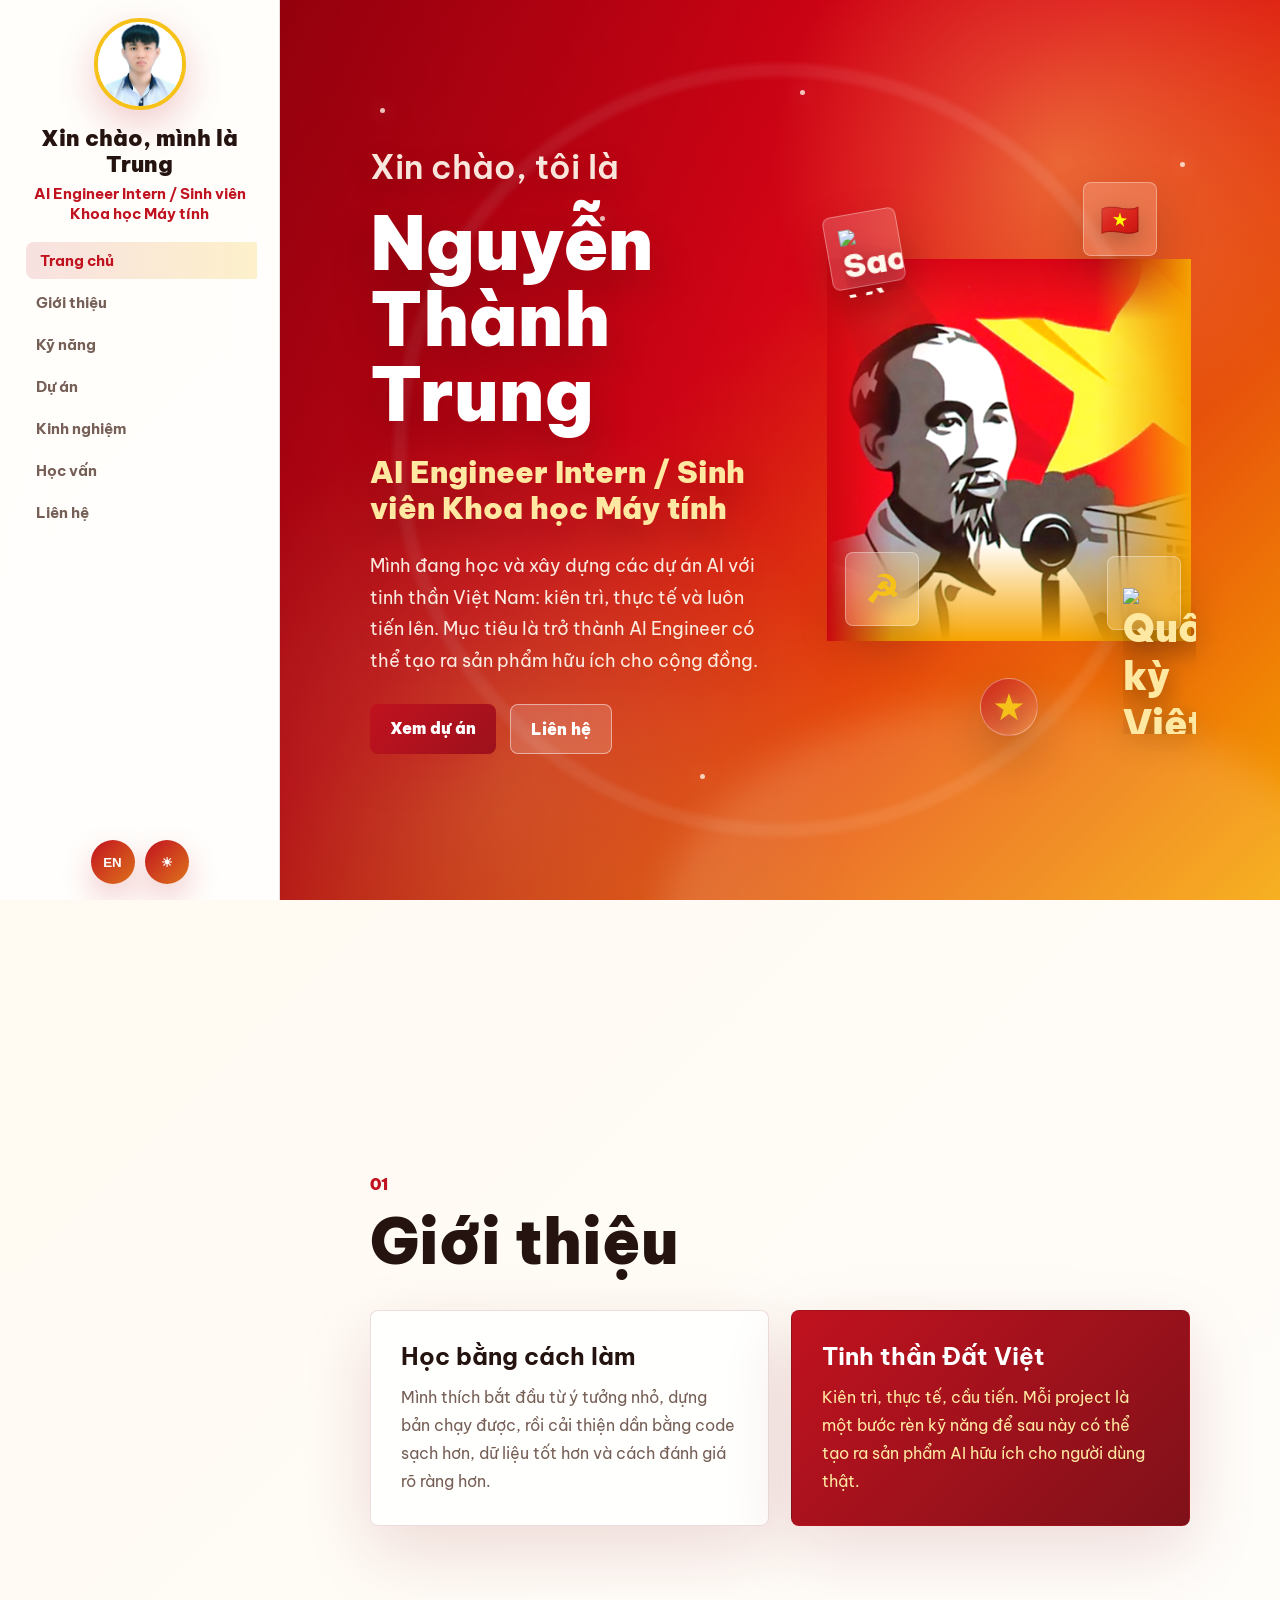
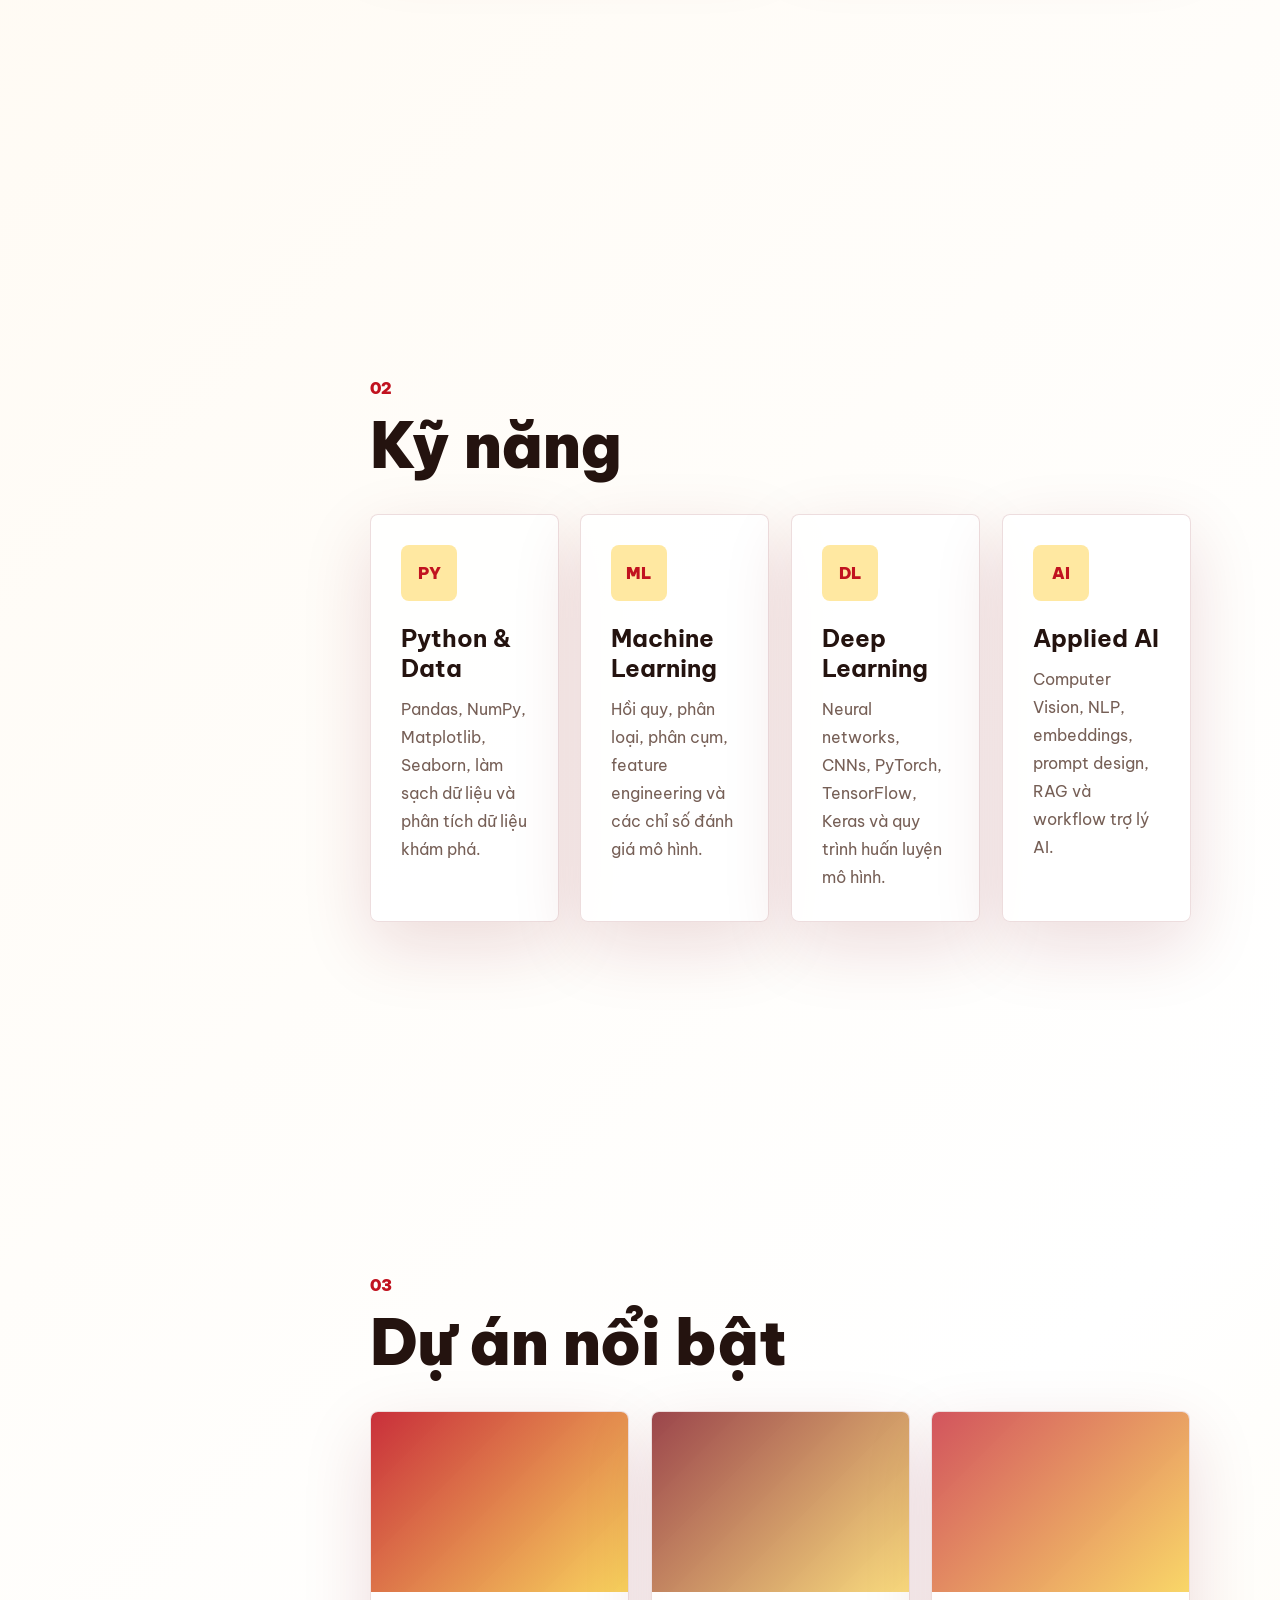
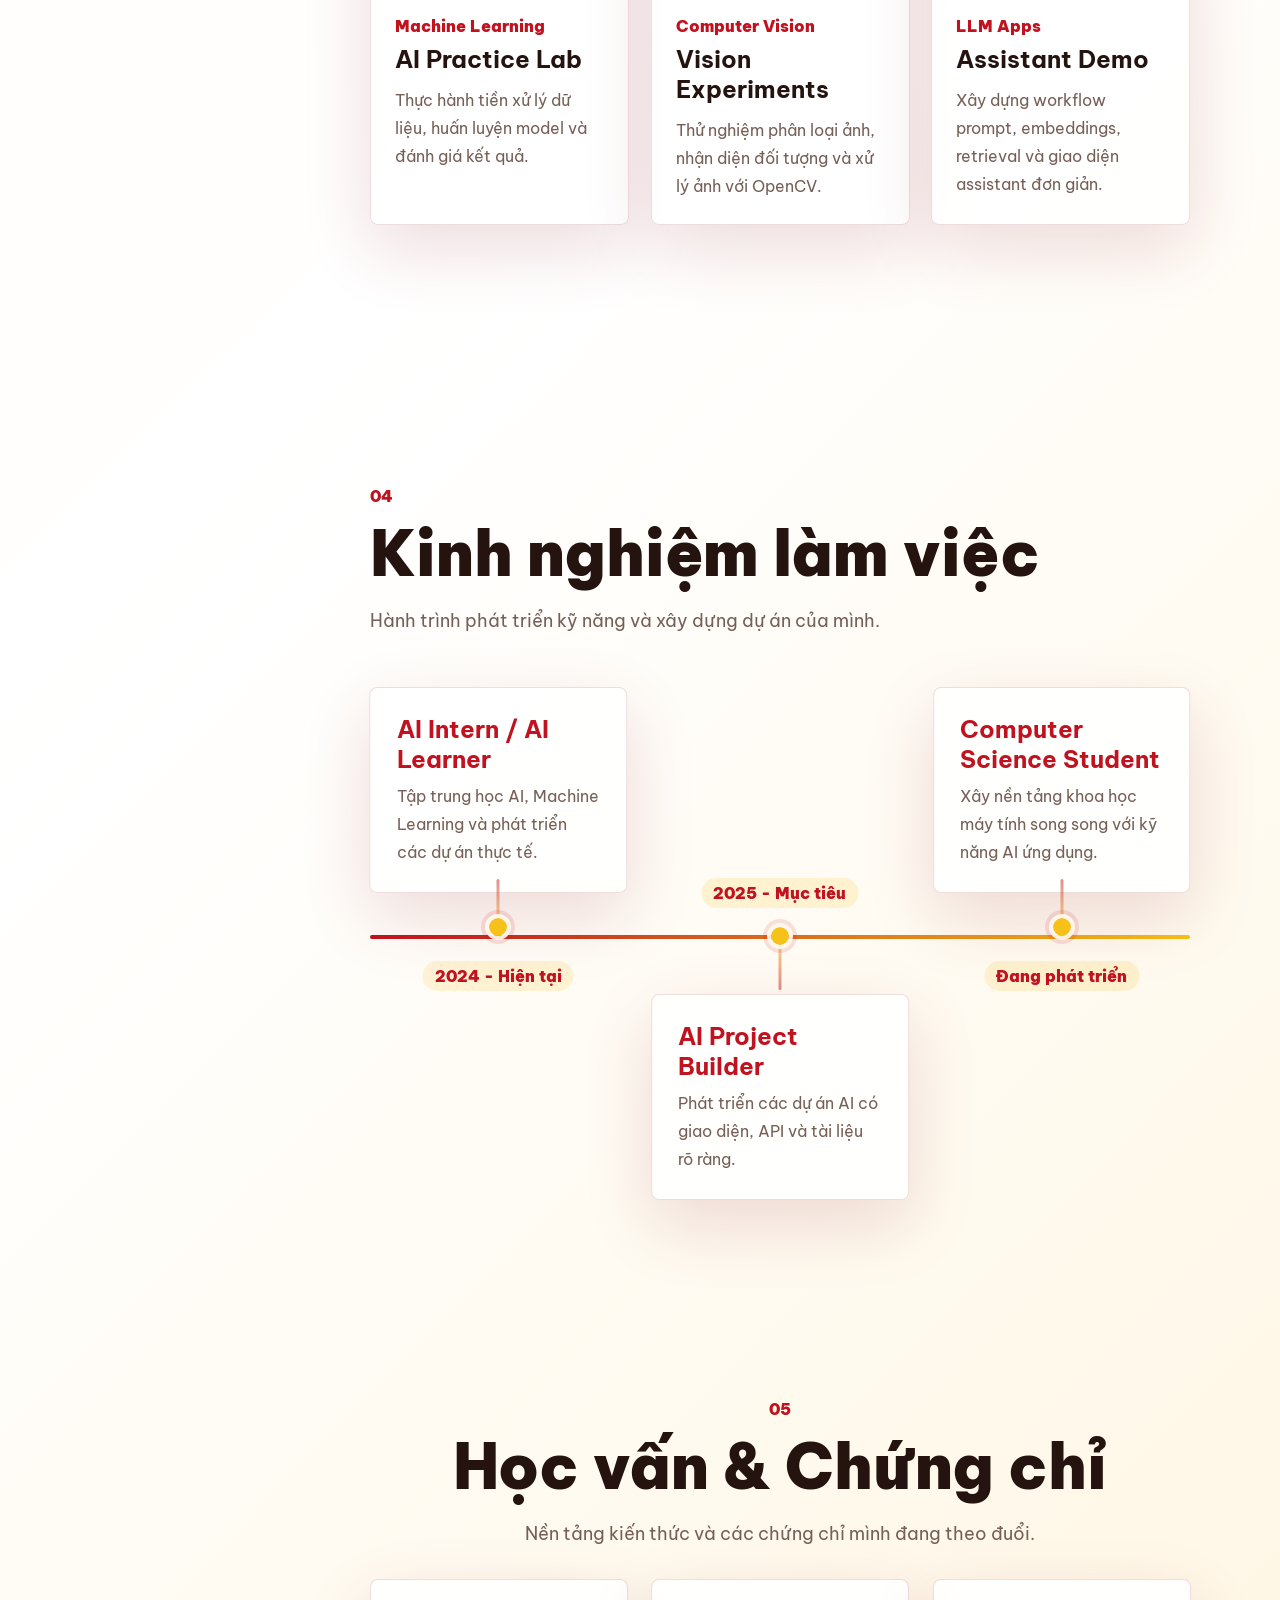
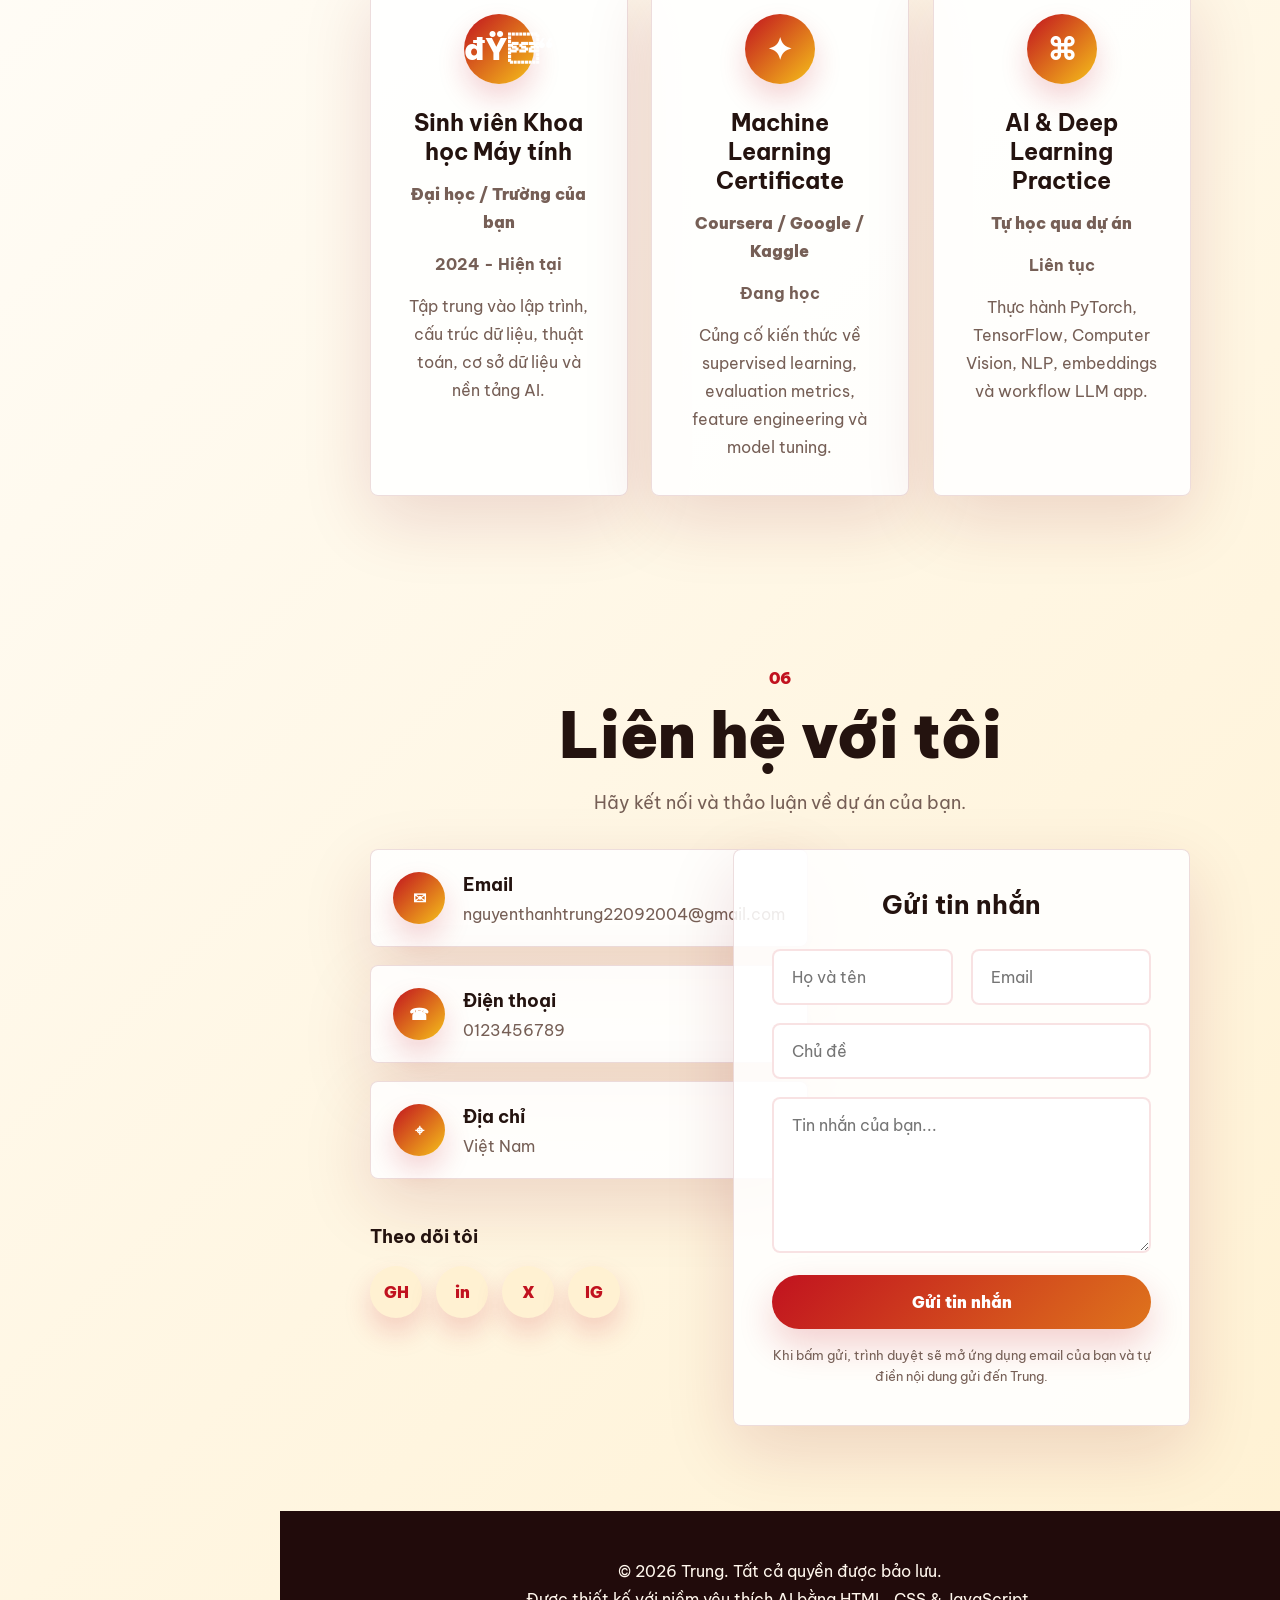
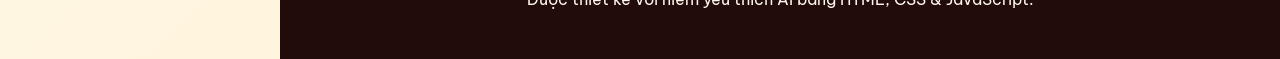
==== commit 0e4fa24e: "trung 01/06" ====
--- a/docs/index.html
+++ b/docs/index.html
@@ -352,41 +352,20 @@
             >
               2024 - Hiện tại
             </p>
-            <strong
-              data-vi="AI Intern / AI Learner"
-              data-en="AI Intern / AI Learner"
-              >AI Intern / AI Learner</strong
-            >
-            <p
-              data-vi="Tập trung học AI, Machine Learning và phát triển các dự án thực tế."
-              data-en="Focused on learning AI, Machine Learning, and developing practical projects."
-            >
-              Tập trung học AI, Machine Learning và phát triển các dự án thực
-              táº¿.
-            </p>
-            <ul>
-              <li
-                data-vi="Xây dựng các project thực hành về ML, Deep Learning, Computer Vision và NLP."
-                data-en="Built practice projects in ML, Deep Learning, Computer Vision, and NLP."
-              >
-                Xây dựng các project thực hành về ML, Deep Learning, Computer
-                Vision và NLP.
-              </li>
-              <li
-                data-vi="Làm việc với Python, PyTorch, TensorFlow, scikit-learn, Pandas và NumPy."
-                data-en="Worked with Python, PyTorch, TensorFlow, scikit-learn, Pandas, and NumPy."
-              >
-                Làm việc với Python, PyTorch, TensorFlow, scikit-learn, Pandas
-                và NumPy.
-              </li>
-              <li
-                data-vi="Rèn luyện kỹ năng xử lý dữ liệu, training model, đánh giá kết quả và cải thiện mô hình."
-                data-en="Practiced data processing, model training, evaluation, and model improvement."
-              >
-                Rèn luyện kỹ năng xử lý dữ liệu, training model, đánh giá kết
-                quả và cải thiện mô hình.
-              </li>
-            </ul>
+            <div class="timeline-card">
+              <strong
+                data-vi="AI Intern / AI Learner"
+                data-en="AI Intern / AI Learner"
+                >AI Intern / AI Learner</strong
+              >
+              <p
+                data-vi="Tập trung học AI, Machine Learning và phát triển các dự án thực tế."
+                data-en="Focused on learning AI, Machine Learning, and developing practical projects."
+              >
+                Tập trung học AI, Machine Learning và phát triển các dự án thực
+                táº¿.
+              </p>
+            </div>
           </div>
           <div class="timeline-item">
             <p
@@ -396,37 +375,17 @@
             >
               2025 - Mục tiêu
             </p>
-            <strong data-vi="AI Project Builder" data-en="AI Project Builder"
-              >AI Project Builder</strong
-            >
-            <p
-              data-vi="Phát triển các dự án AI có giao diện, API và tài liệu rõ ràng."
-              data-en="Developing AI projects with clear interfaces, APIs, and documentation."
-            >
-              Phát triển các dự án AI có giao diện, API và tài liệu rõ ràng.
-            </p>
-            <ul>
-              <li
-                data-vi="Xây dựng demo AI Assistant dùng prompt, embeddings và retrieval."
-                data-en="Build an AI Assistant demo using prompts, embeddings, and retrieval."
-              >
-                Xây dựng demo AI Assistant dùng prompt, embeddings và retrieval.
-              </li>
-              <li
-                data-vi="Triển khai model bằng FastAPI và kết nối với giao diện web đơn giản."
-                data-en="Serve models with FastAPI and connect them to a simple web interface."
-              >
-                Triển khai model bằng FastAPI và kết nối với giao diện web đơn
-                giáº£n.
-              </li>
-              <li
-                data-vi="Hoàn thiện portfolio, README và tài liệu dự án để public chuyên nghiệp hơn."
-                data-en="Improve portfolio, README files, and project documentation for a more professional public profile."
-              >
-                Hoàn thiện portfolio, README và tài liệu dự án để public chuyên
-                nghiệp hơn.
-              </li>
-            </ul>
+            <div class="timeline-card">
+              <strong data-vi="AI Project Builder" data-en="AI Project Builder"
+                >AI Project Builder</strong
+              >
+              <p
+                data-vi="Phát triển các dự án AI có giao diện, API và tài liệu rõ ràng."
+                data-en="Developing AI projects with clear interfaces, APIs, and documentation."
+              >
+                Phát triển các dự án AI có giao diện, API và tài liệu rõ ràng.
+              </p>
+            </div>
           </div>
           <div class="timeline-item">
             <p
@@ -436,38 +395,19 @@
             >
               Đang phát triển
             </p>
-            <strong
-              data-vi="Computer Science Student"
-              data-en="Computer Science Student"
-              >Computer Science Student</strong
-            >
-            <p
-              data-vi="Xây nền tảng khoa học máy tính song song với kỹ năng AI ứng dụng."
-              data-en="Building a computer science foundation alongside applied AI skills."
-            >
-              Xây nền tảng khoa học máy tính song song với kỹ năng AI ứng dụng.
-            </p>
-            <ul>
-              <li
-                data-vi="Củng cố thuật toán, cấu trúc dữ liệu, tư duy debugging và clean code."
-                data-en="Strengthening algorithms, data structures, debugging mindset, and clean code."
-              >
-                Củng cố thuật toán, cấu trúc dữ liệu, tư duy debugging và clean
-                code.
-              </li>
-              <li
-                data-vi="Thực hành Git, GitHub, deployment và cách trình bày sản phẩm."
-                data-en="Practicing Git, GitHub, deployment, and product presentation."
-              >
-                Thực hành Git, GitHub, deployment và cách trình bày sản phẩm.
-              </li>
-              <li
-                data-vi="Ưu tiên học qua sản phẩm thật thay vì chỉ đọc lý thuyết."
-                data-en="Prioritizing learning through real products, not only theory."
-              >
-                Ưu tiên học qua sản phẩm thật thay vì chỉ đọc lý thuyết.
-              </li>
-            </ul>
+            <div class="timeline-card">
+              <strong
+                data-vi="Computer Science Student"
+                data-en="Computer Science Student"
+                >Computer Science Student</strong
+              >
+              <p
+                data-vi="Xây nền tảng khoa học máy tính song song với kỹ năng AI ứng dụng."
+                data-en="Building a computer science foundation alongside applied AI skills."
+              >
+                Xây nền tảng khoa học máy tính song song với kỹ năng AI ứng dụng.
+              </p>
+            </div>
           </div>
         </div>
       </section>
--- a/docs/assets/style.css
+++ b/docs/assets/style.css
@@ -333,7 +333,7 @@
 .content-block,
 .skill-card,
 .project-card,
-.timeline-item,
+.timeline-card,
 .contact-card {
   background: rgba(255, 255, 255, 0.86);
   border: 1px solid var(--border);
@@ -344,7 +344,7 @@
 body.dark .content-block,
 body.dark .skill-card,
 body.dark .project-card,
-body.dark .timeline-item,
+body.dark .timeline-card,
 body.dark .contact-card {
   background: rgba(36, 17, 14, 0.86);
 }
@@ -682,7 +682,7 @@
 .content-block,
 .skill-card,
 .project-card,
-.timeline-item,
+.timeline-card,
 .education-card,
 .contact-info-card,
 .message-form {
@@ -692,7 +692,7 @@
 .content-block:hover,
 .skill-card:hover,
 .project-card:hover,
-.timeline-item:hover,
+.timeline-card:hover,
 .education-card:hover,
 .contact-info-card:hover,
 .message-form:hover {
@@ -717,7 +717,7 @@
 .content-block p,
 .skill-card p,
 .project-body span,
-.timeline-item p,
+.timeline-card p,
 .contact-card p {
   margin: 0;
   color: var(--muted);
@@ -794,39 +794,189 @@
 
 .timeline {
   display: grid;
-  gap: 26px;
+  gap: 24px;
 }
 
 .timeline-item {
   position: relative;
-  padding: 30px 34px 30px 78px;
+  min-width: 0;
+  min-height: 500px;
+  padding: 0;
+  background: transparent;
+  border: 0;
+  box-shadow: none;
+  opacity: 0;
+  transform: translateY(22px);
+  z-index: 2;
+}
+
+.timeline-card {
+  position: absolute;
+  left: 50%;
+  right: auto;
+  top: 0;
+  width: min(100%, 420px);
+  padding: 26px;
+  overflow: visible;
+  transform: translateX(-50%);
 }
 
 .timeline-item::before {
   content: "";
   position: absolute;
-  left: 32px;
-  top: 36px;
+  left: 50%;
+  top: var(--axis-y);
   width: 18px;
   height: 18px;
   border-radius: 50%;
   background: var(--gold);
+  transform: translate(-50%, -50%);
   box-shadow: 0 0 0 8px rgba(193, 18, 31, 0.12);
+  z-index: 4;
+}
+
+.timeline-item::after {
+  content: "";
+  position: absolute;
+  left: 50%;
+  top: calc(var(--axis-y) - 48px);
+  width: 3px;
+  height: 48px;
+  border-radius: 999px;
+  background: linear-gradient(var(--red), var(--gold));
+  transform: translateX(-50%);
+  opacity: 0.48;
+  z-index: 1;
 }
 
 .experience-timeline {
   position: relative;
+  grid-template-columns: repeat(3, minmax(0, 1fr));
+  align-items: start;
+  min-height: 560px;
+  padding: 20px 0;
+  isolation: isolate;
+  --bullet-start: calc(16.666% - 19px);
+  --bullet-end: calc(83.333% - 19px);
+  --axis-y: 48%;
 }
 
 .experience-timeline::before {
   content: "";
   position: absolute;
-  left: 40px;
-  top: 18px;
-  bottom: 18px;
-  width: 3px;
+  left: 0;
+  right: 0;
+  top: var(--axis-y);
+  height: 4px;
   border-radius: 999px;
-  background: linear-gradient(var(--red), var(--gold));
+  background:
+    linear-gradient(90deg, var(--red), var(--gold)) 0 0 / 0% 100% no-repeat,
+    rgba(193, 18, 31, 0.12);
+  z-index: 0;
+}
+
+.experience-timeline::after {
+  content: "";
+  position: absolute;
+  left: var(--bullet-start);
+  top: calc(var(--axis-y) - 14px);
+  width: 28px;
+  height: 28px;
+  border-radius: 50%;
+  background:
+    radial-gradient(circle at 68% 36%, #fff8ed 0 12%, transparent 13%),
+    linear-gradient(135deg, var(--gold), var(--red));
+  box-shadow:
+    0 0 0 10px rgba(193, 18, 31, 0.1),
+    0 12px 24px rgba(127, 17, 25, 0.24);
+  opacity: 0;
+  z-index: 3;
+}
+
+.experience-timeline > .timeline-item:nth-child(1),
+.experience-timeline > .timeline-item:nth-child(3) {
+  align-self: start;
+}
+
+.experience-timeline > .timeline-item:nth-child(2) {
+  align-self: stretch;
+}
+
+.experience-timeline > .timeline-item:nth-child(2) .timeline-card {
+  top: calc(var(--axis-y) + 58px);
+  bottom: auto;
+  width: min(100%, 340px);
+}
+
+.experience-timeline > .timeline-item:nth-child(2)::after {
+  top: var(--axis-y);
+  height: 54px;
+  background: linear-gradient(var(--gold), var(--red));
+}
+
+.experience-timeline > .timeline-item:nth-child(3) .timeline-card {
+  top: 0;
+  width: min(100%, 340px);
+}
+
+.experience-timeline > .timeline-item:nth-child(3)::after {
+  top: calc(var(--axis-y) - 48px);
+  height: 48px;
+}
+
+.experience-timeline > .timeline-item:nth-child(1)::before,
+.experience-timeline > .timeline-item:nth-child(2)::before,
+.experience-timeline > .timeline-item:nth-child(3)::before {
+  outline: 4px solid rgba(255, 248, 237, 0.92);
+}
+
+.experience-timeline .timeline-date {
+  position: absolute;
+  left: 50%;
+  top: calc(var(--axis-y) + 34px);
+  display: inline-flex;
+  min-height: 30px;
+  align-items: center;
+  padding: 5px 12px;
+  border-radius: 999px;
+  color: var(--red);
+  background: rgba(246, 194, 26, 0.16);
+  font-weight: 900;
+  white-space: nowrap;
+  transform: translateX(-50%);
+  z-index: 5;
+}
+
+.experience-timeline > .timeline-item:nth-child(2) .timeline-date {
+  top: calc(var(--axis-y) - 58px);
+}
+
+.experience-timeline .timeline-card:hover {
+  transform: translateX(-50%) translateY(-7px);
+}
+
+.experience-timeline.timeline-fired::before {
+  animation: timelineTrace 1.7s var(--ease) forwards;
+}
+
+.experience-timeline.timeline-fired::after {
+  animation: bulletShot 1.7s var(--ease) forwards;
+}
+
+.experience-timeline.timeline-fired .timeline-item {
+  animation: timelineCardIn 680ms var(--ease) forwards;
+}
+
+.experience-timeline.timeline-fired .timeline-item:nth-child(1) {
+  animation-delay: 260ms;
+}
+
+.experience-timeline.timeline-fired .timeline-item:nth-child(2) {
+  animation-delay: 820ms;
+}
+
+.experience-timeline.timeline-fired .timeline-item:nth-child(3) {
+  animation-delay: 1320ms;
 }
 
 .timeline-item strong {
@@ -844,7 +994,7 @@
 
 .timeline-item ul {
   margin: 18px 0 0;
-  padding-left: 20px;
+  padding-left: 18px;
   color: var(--muted);
   line-height: 1.8;
 }
@@ -1198,6 +1348,45 @@
   }
 }
 
+@keyframes timelineTrace {
+  from {
+    background-size: 0% 100%, 100% 100%;
+  }
+  to {
+    background-size: 100% 100%, 100% 100%;
+  }
+}
+
+@keyframes bulletShot {
+  0% {
+    left: var(--bullet-start);
+    opacity: 0;
+    transform: scale(0.82);
+  }
+  12% {
+    opacity: 1;
+  }
+  82% {
+    opacity: 1;
+  }
+  100% {
+    left: var(--bullet-end);
+    opacity: 0;
+    transform: scale(0.82);
+  }
+}
+
+@keyframes timelineCardIn {
+  from {
+    opacity: 0;
+    transform: translateY(22px);
+  }
+  to {
+    opacity: 1;
+    transform: translateY(0);
+  }
+}
+
 @media (prefers-reduced-motion: reduce) {
   *,
   *::before,
@@ -1209,6 +1398,19 @@
   }
 
   .reveal {
+    opacity: 1;
+    transform: none;
+  }
+
+  .experience-timeline::before {
+    background-size: 100% 100%, 100% 100%;
+  }
+
+  .experience-timeline::after {
+    display: none;
+  }
+
+  .timeline-item {
     opacity: 1;
     transform: none;
   }
@@ -1334,6 +1536,30 @@
     grid-template-columns: 1fr;
   }
 
+  .experience-timeline {
+    grid-template-columns: repeat(3, minmax(260px, 82vw));
+    margin-inline: -22px;
+    min-height: 560px;
+    padding: 18px 22px 8px;
+    overflow-x: auto;
+    scroll-snap-type: x proximity;
+    --bullet-start: calc(22px + 120px);
+    --bullet-end: calc(22px + 120px + 164vw);
+  }
+
+  .experience-timeline::before {
+    left: 22px;
+    right: 22px;
+  }
+
+  .experience-timeline::after {
+    left: calc(22px + 120px);
+  }
+
+  .experience-timeline .timeline-item {
+    scroll-snap-align: start;
+  }
+
   .hero-copy,
   .bac-ho-stage {
     grid-column: auto;
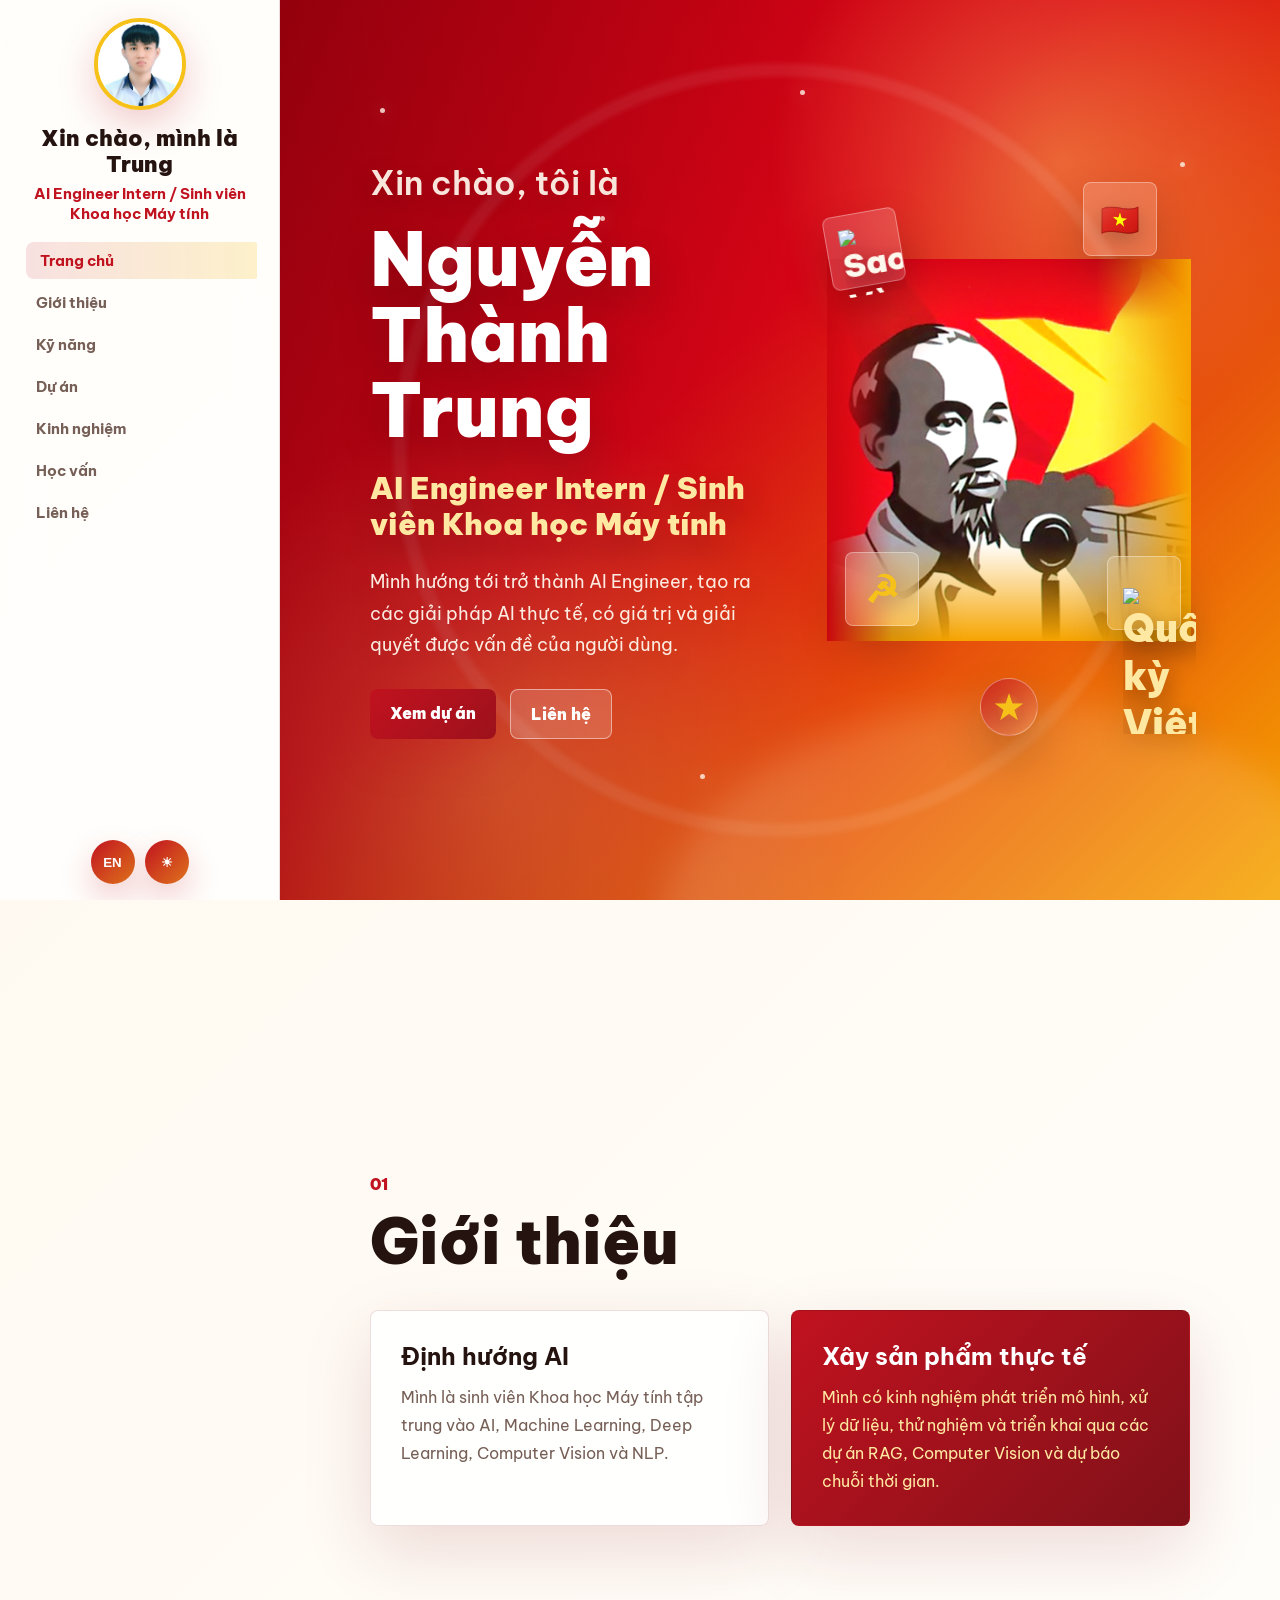
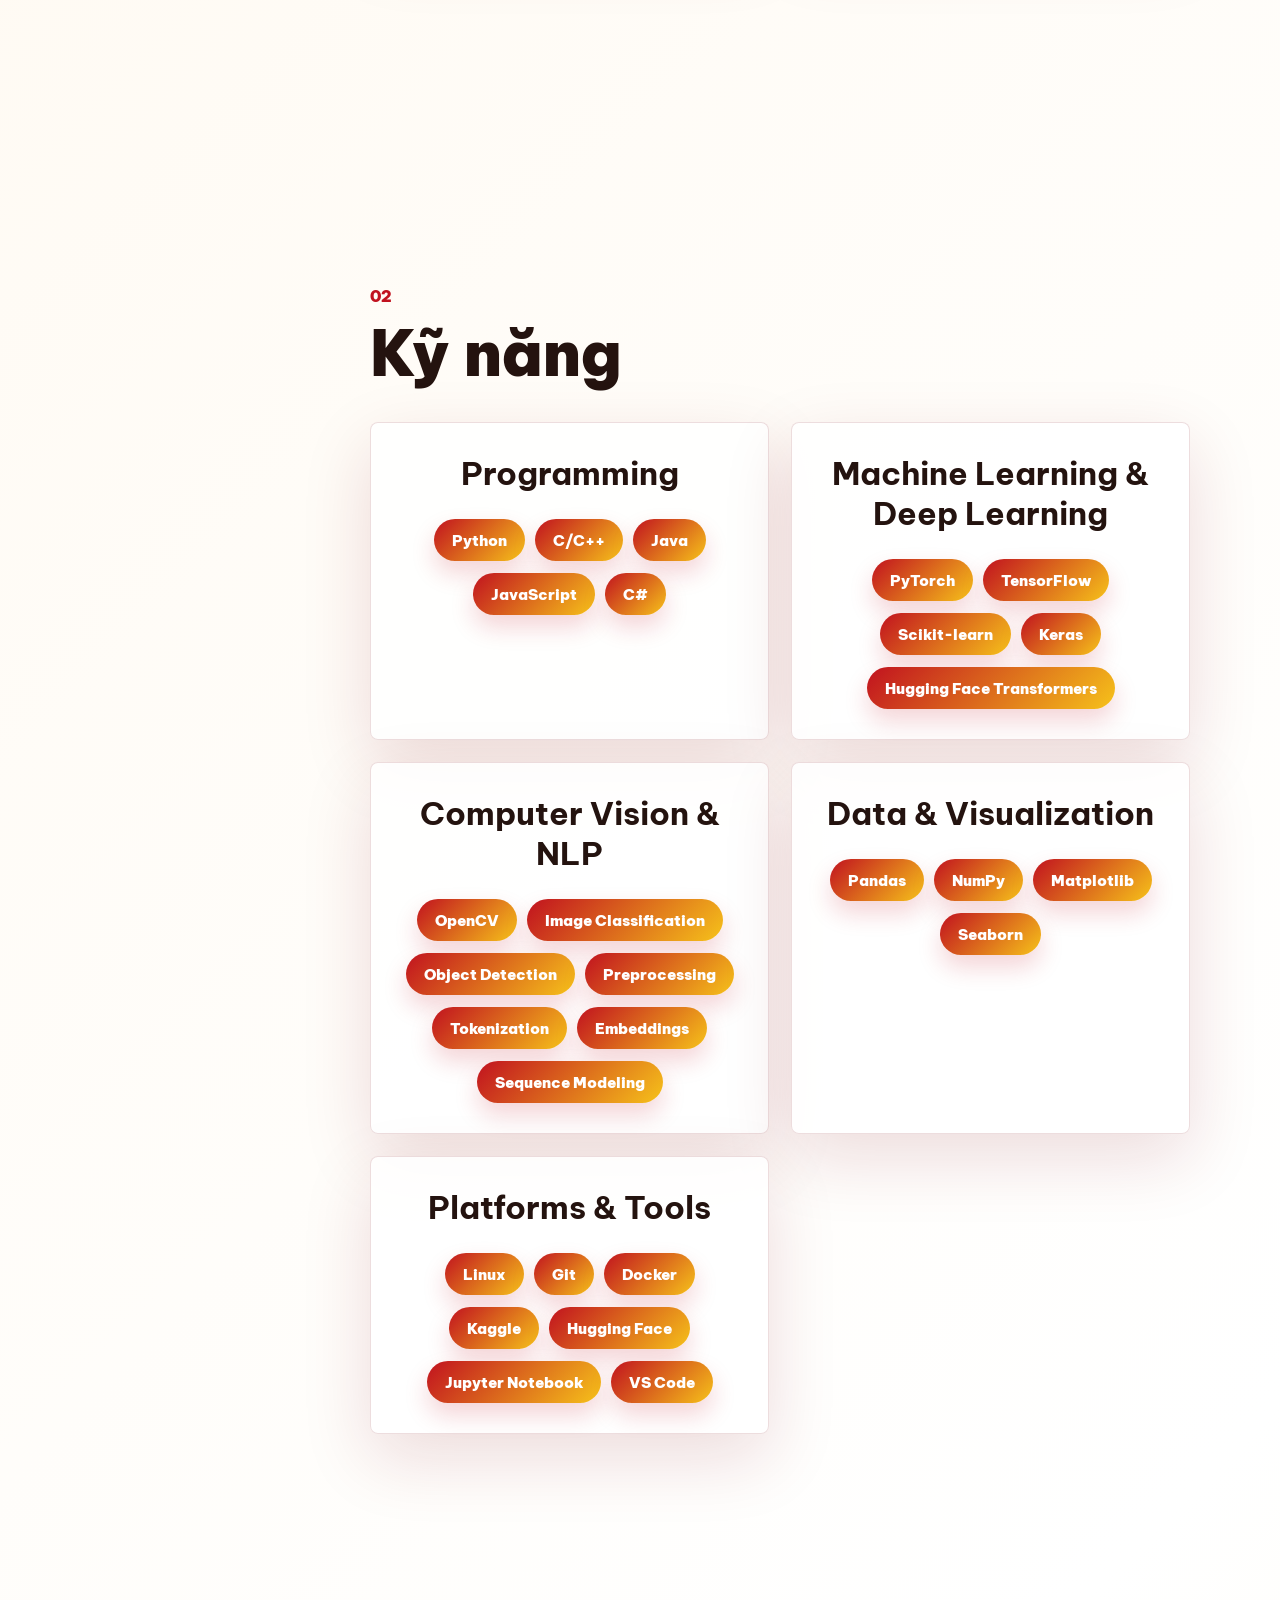
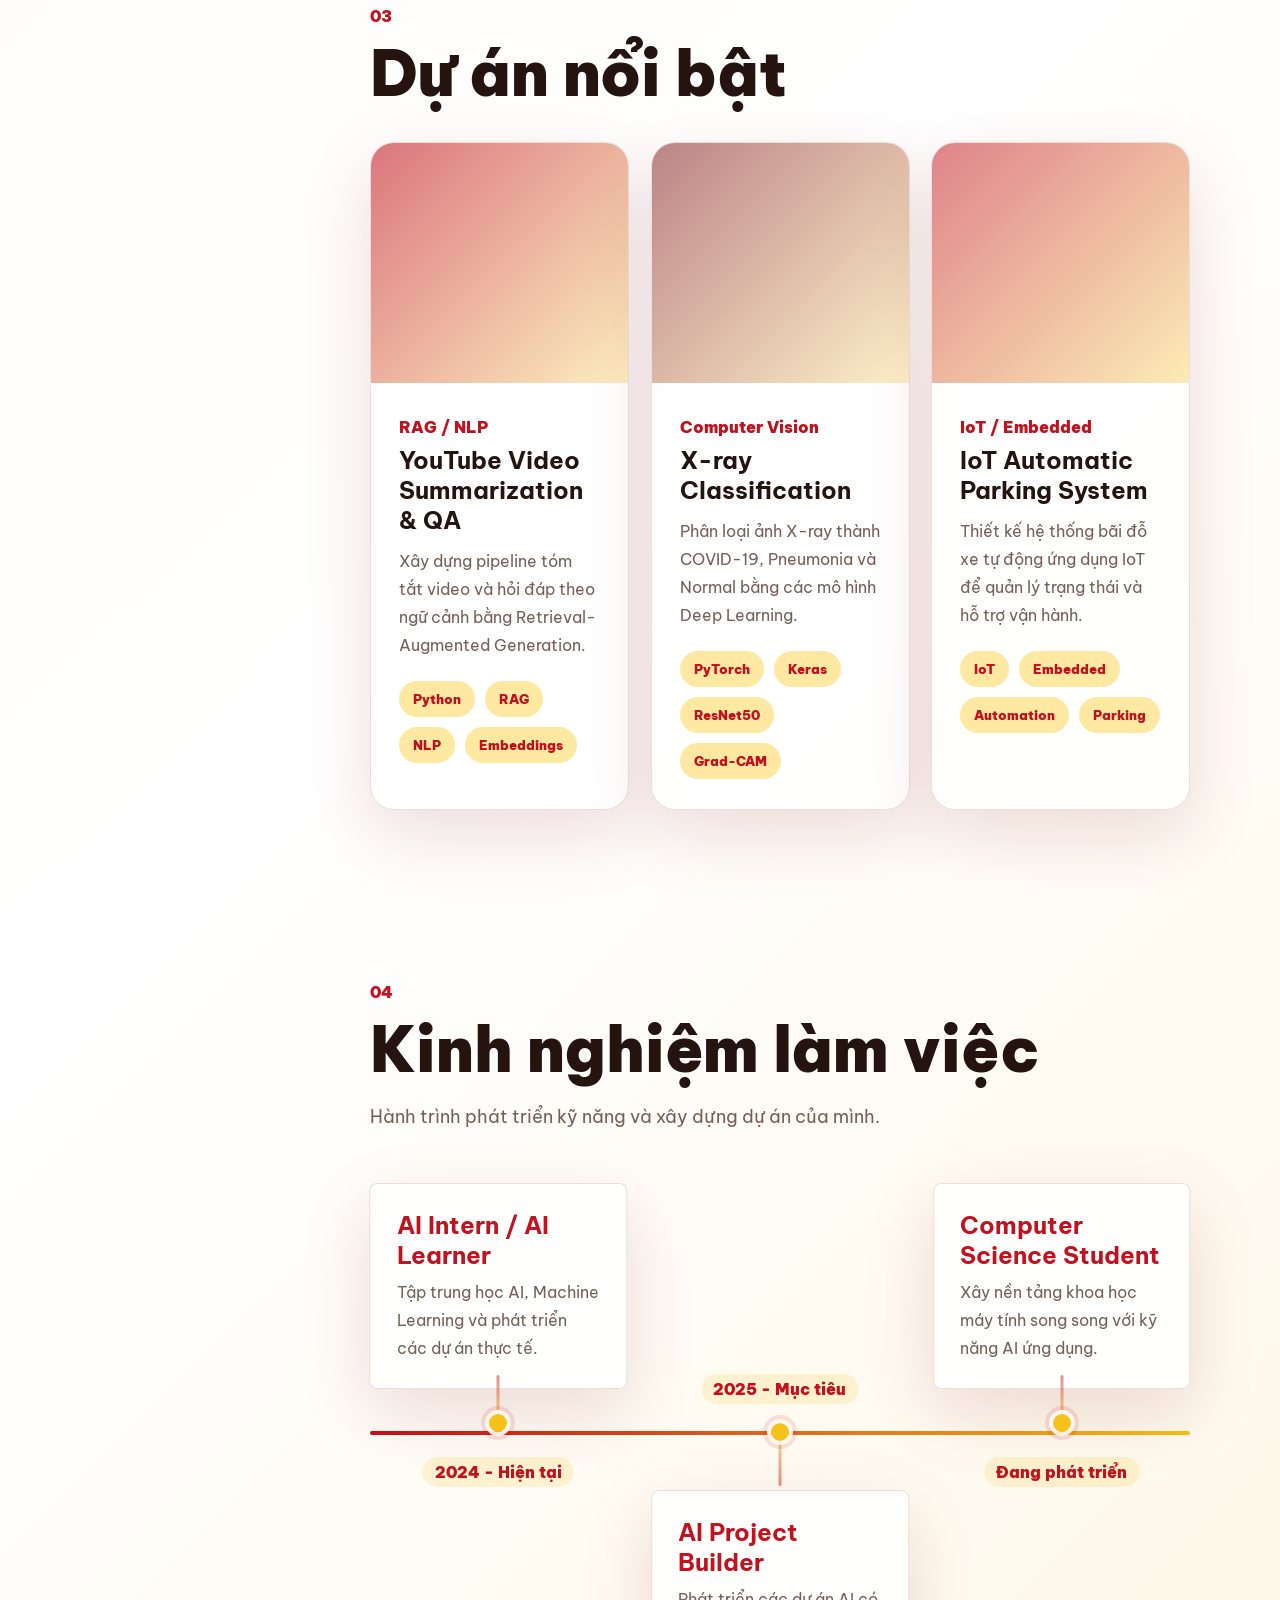
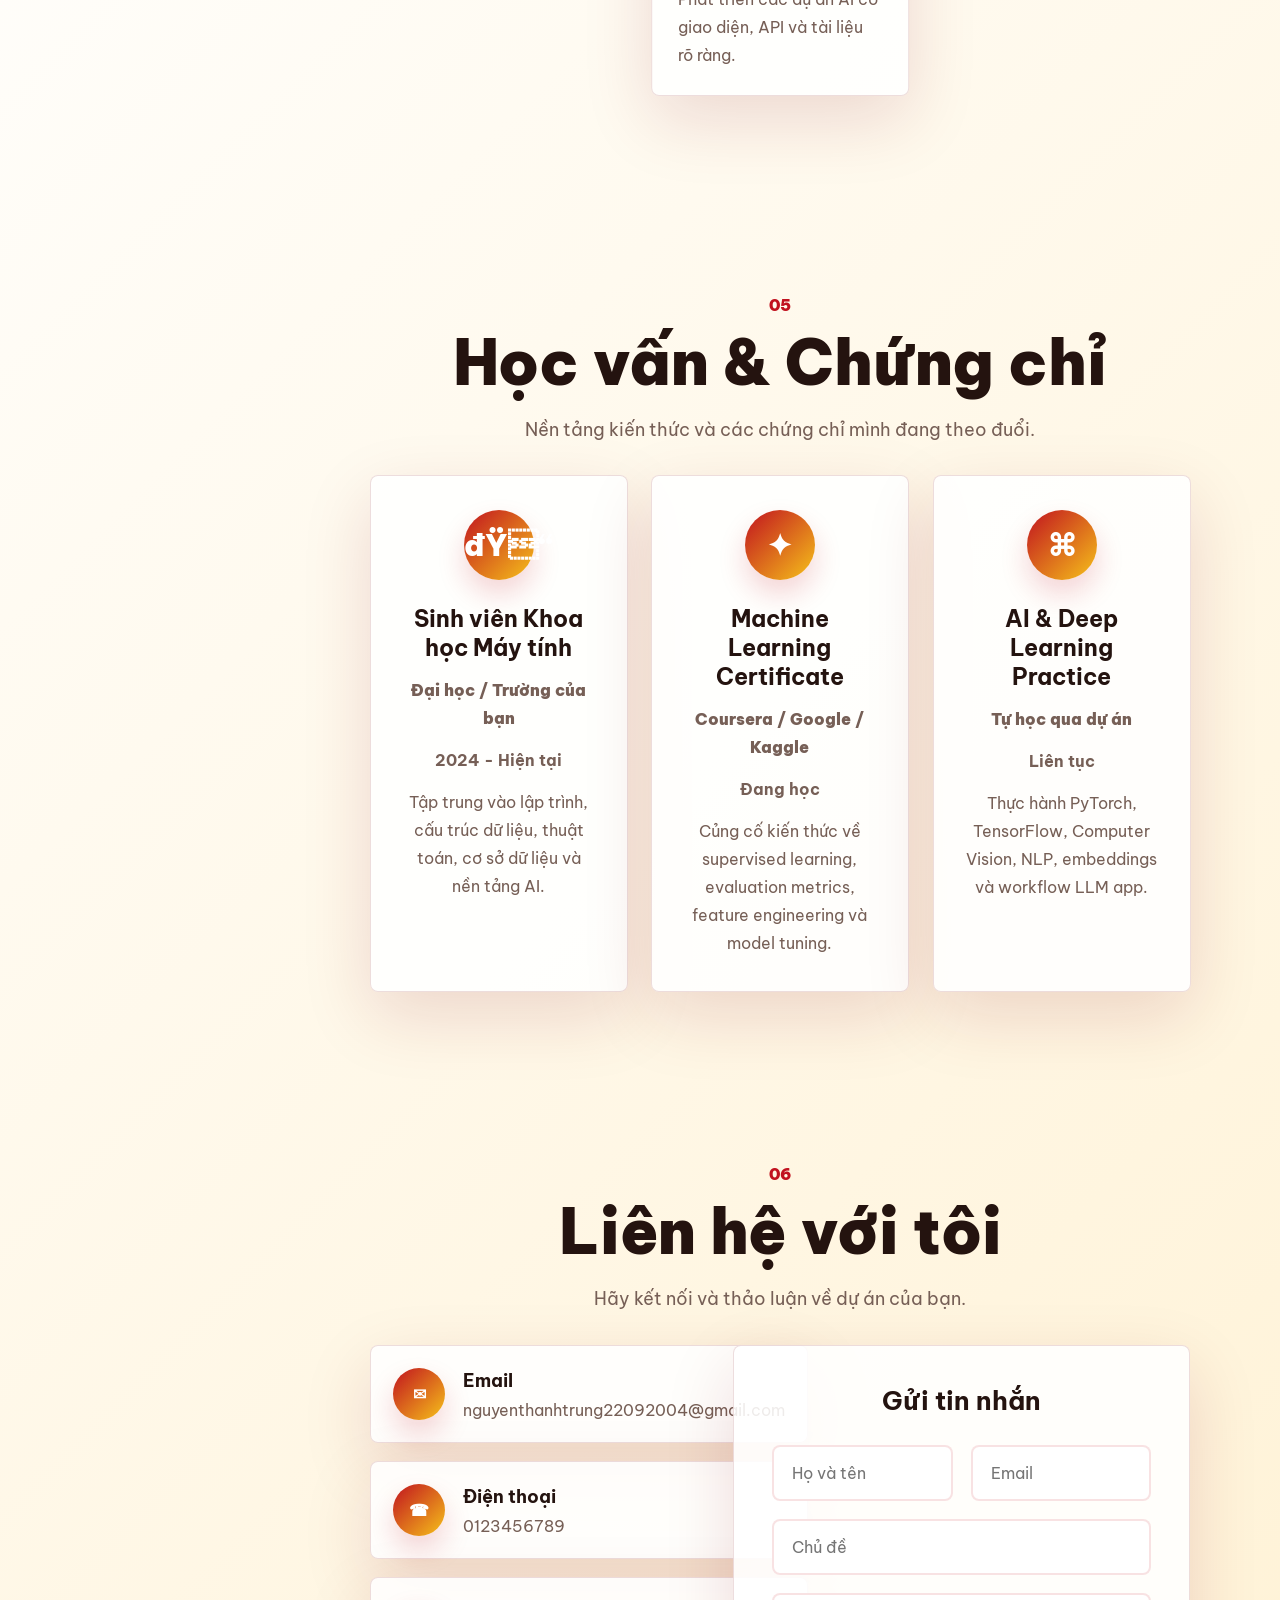
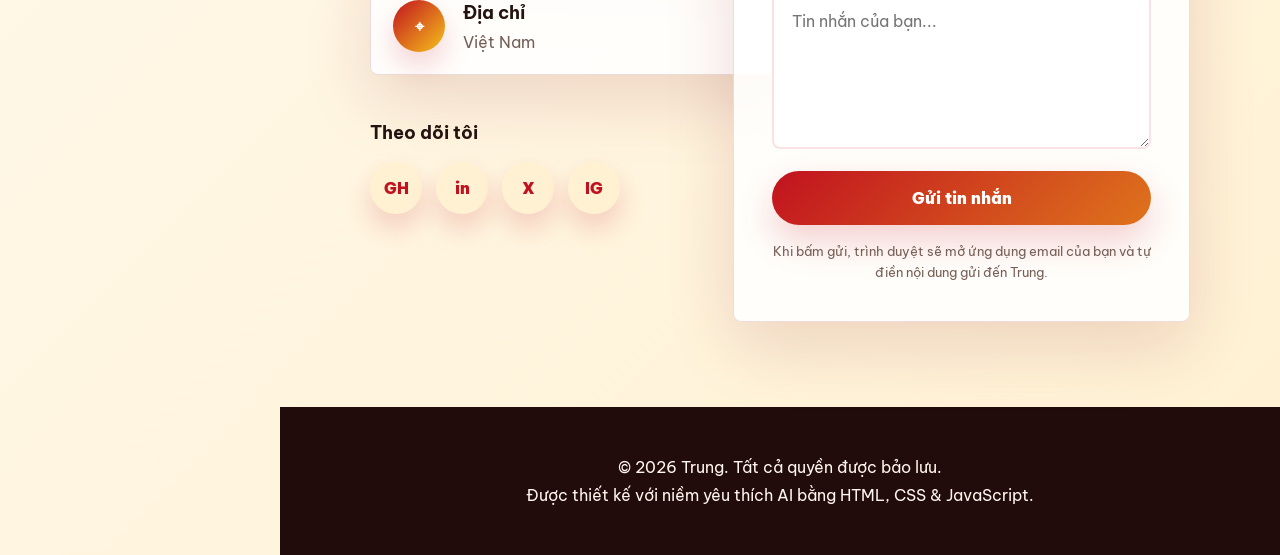
==== commit 59a8257e: "sup1" ====
--- a/docs/index.html
+++ b/docs/index.html
@@ -135,12 +135,11 @@
           </h3>
           <p
             class="hero-text"
-            data-vi="Mình đang học và xây dựng các dự án AI với tinh thần Việt Nam: kiên trì, thực tế và luôn tiến lên. Mục tiêu là trở thành AI Engineer có thể tạo ra sản phẩm hữu ích cho cộng đồng."
-            data-en="I am learning and building AI projects with a Vietnamese spirit: persistent, practical, and always moving forward. My goal is to become an AI Engineer who creates useful products for the community."
+            data-vi="Mình hướng tới trở thành AI Engineer, tạo ra các giải pháp AI thực tế, có giá trị và giải quyết được vấn đề của người dùng."
+            data-en="I aim to become an AI Engineer who builds practical, valuable AI solutions that solve real user problems."
           >
-            Mình đang học và xây dựng các dự án AI với tinh thần Việt Nam: kiên
-            trì, thực tế và luôn tiến lên. Mục tiêu là trở thành AI Engineer có
-            thể tạo ra sản phẩm hữu ích cho cộng đồng.
+            Mình hướng tới trở thành AI Engineer, tạo ra các giải pháp AI thực
+            tế, có giá trị và giải quyết được vấn đề của người dùng.
           </p>
           <div class="hero-actions">
             <a
@@ -200,28 +199,26 @@
         </div>
         <div class="split">
           <div class="content-block">
-            <h3 data-vi="Học bằng cách làm" data-en="Learning by building">
-              Học bằng cách làm
+            <h3 data-vi="Định hướng AI" data-en="AI Focus">Định hướng AI</h3>
+            <p
+              data-vi="Mình là sinh viên Khoa học Máy tính tập trung vào AI, Machine Learning, Deep Learning, Computer Vision và NLP."
+              data-en="I am a Computer Science student focused on AI, Machine Learning, Deep Learning, Computer Vision, and NLP."
+            >
+              Mình là sinh viên Khoa học Máy tính tập trung vào AI, Machine
+              Learning, Deep Learning, Computer Vision và NLP.
+            </p>
+          </div>
+          <div class="content-block red">
+            <h3 data-vi="Xây sản phẩm thực tế" data-en="Practical Products">
+              Xây sản phẩm thực tế
             </h3>
             <p
-              data-vi="Mình thích bắt đầu từ ý tưởng nhỏ, dựng bản chạy được, rồi cải thiện dần bằng code sạch hơn, dữ liệu tốt hơn và cách đánh giá rõ ràng hơn."
-              data-en="I like starting from small ideas, making them work, then improving them with cleaner code, better data, and clearer evaluation."
-            >
-              Mình thích bắt đầu từ ý tưởng nhỏ, dựng bản chạy được, rồi cải
-              thiện dần bằng code sạch hơn, dữ liệu tốt hơn và cách đánh giá rõ
-              ràng hơn.
-            </p>
-          </div>
-          <div class="content-block red">
-            <h3 data-vi="Tinh thần Đất Việt" data-en="Vietnam spirit">
-              Tinh thần Đất Việt
-            </h3>
-            <p
-              data-vi="Kiên trì, thực tế, cầu tiến. Mỗi project là một bước rèn kỹ năng để sau này có thể tạo ra sản phẩm AI hữu ích cho người dùng thật."
-              data-en="Persistent, practical, and growth-minded. Every project is a step toward building AI products that help real users."
-            >
-              Kiên trì, thực tế, cầu tiến. Mỗi project là một bước rèn kỹ năng
-              để sau này có thể tạo ra sản phẩm AI hữu ích cho người dùng thật.
+              data-vi="Mình có kinh nghiệm phát triển mô hình, xử lý dữ liệu, thử nghiệm và triển khai qua các dự án RAG, Computer Vision và dự báo chuỗi thời gian."
+              data-en="I have experience in model development, data preprocessing, experimentation, and deployment through RAG, Computer Vision, and time-series forecasting projects."
+            >
+              Mình có kinh nghiệm phát triển mô hình, xử lý dữ liệu, thử nghiệm
+              và triển khai qua các dự án RAG, Computer Vision và dự báo chuỗi
+              thời gian.
             </p>
           </div>
         </div>
@@ -234,48 +231,57 @@
         </div>
         <div class="skill-grid">
           <article class="skill-card">
-            <span>PY</span>
-            <h3>Python & Data</h3>
-            <p
-              data-vi="Pandas, NumPy, Matplotlib, Seaborn, làm sạch dữ liệu và phân tích dữ liệu khám phá."
-              data-en="Pandas, NumPy, Matplotlib, Seaborn, data cleaning, and exploratory data analysis."
-            >
-              Pandas, NumPy, Matplotlib, Seaborn, làm sạch dữ liệu và phân tích
-              dữ liệu khám phá.
-            </p>
+            <h3>Programming</h3>
+            <div class="skill-pills">
+              <span class="skill-pill">Python</span>
+              <span class="skill-pill">C/C++</span>
+              <span class="skill-pill">Java</span>
+              <span class="skill-pill">JavaScript</span>
+              <span class="skill-pill">C#</span>
+            </div>
           </article>
           <article class="skill-card">
-            <span>ML</span>
-            <h3>Machine Learning</h3>
-            <p
-              data-vi="Hồi quy, phân loại, phân cụm, feature engineering và các chỉ số đánh giá mô hình."
-              data-en="Regression, classification, clustering, feature engineering, and model evaluation metrics."
-            >
-              Hồi quy, phân loại, phân cụm, feature engineering và các chỉ số
-              đánh giá mô hình.
-            </p>
+            <h3>Machine Learning & Deep Learning</h3>
+            <div class="skill-pills">
+              <span class="skill-pill">PyTorch</span>
+              <span class="skill-pill">TensorFlow</span>
+              <span class="skill-pill">Scikit-learn</span>
+              <span class="skill-pill">Keras</span>
+              <span class="skill-pill">Hugging Face Transformers</span>
+            </div>
           </article>
           <article class="skill-card">
-            <span>DL</span>
-            <h3>Deep Learning</h3>
-            <p
-              data-vi="Neural networks, CNNs, PyTorch, TensorFlow, Keras và quy trình huấn luyện mô hình."
-              data-en="Neural networks, CNNs, PyTorch, TensorFlow, Keras, and model training workflows."
-            >
-              Neural networks, CNNs, PyTorch, TensorFlow, Keras và quy trình
-              huấn luyện mô hình.
-            </p>
+            <h3>Computer Vision & NLP</h3>
+            <div class="skill-pills">
+              <span class="skill-pill">OpenCV</span>
+              <span class="skill-pill">Image Classification</span>
+              <span class="skill-pill">Object Detection</span>
+              <span class="skill-pill">Preprocessing</span>
+              <span class="skill-pill">Tokenization</span>
+              <span class="skill-pill">Embeddings</span>
+              <span class="skill-pill">Sequence Modeling</span>
+            </div>
           </article>
           <article class="skill-card">
-            <span>AI</span>
-            <h3>Applied AI</h3>
-            <p
-              data-vi="Computer Vision, NLP, embeddings, prompt design, RAG và workflow trợ lý AI."
-              data-en="Computer Vision, NLP, embeddings, prompt design, RAG, and AI assistant workflows."
-            >
-              Computer Vision, NLP, embeddings, prompt design, RAG và workflow
-              trợ lý AI.
-            </p>
+            <h3>Data & Visualization</h3>
+            <div class="skill-pills">
+              <span class="skill-pill">Pandas</span>
+              <span class="skill-pill">NumPy</span>
+              <span class="skill-pill">Matplotlib</span>
+              <span class="skill-pill">Seaborn</span>
+            </div>
+          </article>
+          <article class="skill-card">
+            <h3>Platforms & Tools</h3>
+            <div class="skill-pills">
+              <span class="skill-pill">Linux</span>
+              <span class="skill-pill">Git</span>
+              <span class="skill-pill">Docker</span>
+              <span class="skill-pill">Kaggle</span>
+              <span class="skill-pill">Hugging Face</span>
+              <span class="skill-pill">Jupyter Notebook</span>
+              <span class="skill-pill">VS Code</span>
+            </div>
           </article>
         </div>
       </section>
@@ -289,42 +295,117 @@
         </div>
         <div class="project-grid">
           <article class="project-card">
-            <div class="project-visual visual-one"></div>
+            <div class="project-visual visual-one">
+              <div class="project-overlay">
+                <a
+                  class="project-action"
+                  href="https://github.com/toilaMif/YouTube-Video-Summarization-and-Question-Answering-using-Retrieval-Augmented-Generation.git"
+                  target="_blank"
+                  rel="noreferrer"
+                  aria-label="Open project"
+                  >↗</a
+                >
+                <a
+                  class="project-action"
+                  href="https://github.com/toilaMif/YouTube-Video-Summarization-and-Question-Answering-using-Retrieval-Augmented-Generation.git"
+                  target="_blank"
+                  rel="noreferrer"
+                  aria-label="GitHub"
+                  >GH</a
+                >
+              </div>
+            </div>
             <div class="project-body">
-              <p>Machine Learning</p>
-              <h3>AI Practice Lab</h3>
+              <p>RAG / NLP</p>
+              <h3>YouTube Video Summarization & QA</h3>
               <span
-                data-vi="Thực hành tiền xử lý dữ liệu, huấn luyện model và đánh giá kết quả."
-                data-en="Practicing data preprocessing, model training, and result evaluation."
-                >Thực hành tiền xử lý dữ liệu, huấn luyện model và đánh giá kết
-                quáº£.</span
-              >
+                data-vi="Xây dựng pipeline tóm tắt video và hỏi đáp theo ngữ cảnh bằng Retrieval-Augmented Generation."
+                data-en="Built a Retrieval-Augmented Generation pipeline for video summarization and context-grounded question answering."
+                >Xây dựng pipeline tóm tắt video và hỏi đáp theo ngữ cảnh bằng
+                Retrieval-Augmented Generation.</span
+              >
+              <div class="project-tags">
+                <span>Python</span>
+                <span>RAG</span>
+                <span>NLP</span>
+                <span>Embeddings</span>
+              </div>
             </div>
           </article>
           <article class="project-card">
-            <div class="project-visual visual-two"></div>
+            <div class="project-visual visual-two">
+              <div class="project-overlay">
+                <a
+                  class="project-action"
+                  href="https://github.com/toilaMif/X-ray-classification-COVID-19_PNEUMONIA_NORMAL.git"
+                  target="_blank"
+                  rel="noreferrer"
+                  aria-label="Open project"
+                  >↗</a
+                >
+                <a
+                  class="project-action"
+                  href="https://github.com/toilaMif/X-ray-classification-COVID-19_PNEUMONIA_NORMAL.git"
+                  target="_blank"
+                  rel="noreferrer"
+                  aria-label="GitHub"
+                  >GH</a
+                >
+              </div>
+            </div>
             <div class="project-body">
               <p>Computer Vision</p>
-              <h3>Vision Experiments</h3>
+              <h3>X-ray Classification</h3>
               <span
-                data-vi="Thử nghiệm phân loại ảnh, nhận diện đối tượng và xử lý ảnh với OpenCV."
-                data-en="Experimenting with image classification, object recognition, and OpenCV image processing."
-                >Thử nghiệm phân loại ảnh, nhận diện đối tượng và xử lý ảnh với
-                OpenCV.</span
-              >
+                data-vi="Phân loại ảnh X-ray thành COVID-19, Pneumonia và Normal bằng các mô hình Deep Learning."
+                data-en="Classified chest X-ray images into COVID-19, Pneumonia, and Normal using Deep Learning models."
+                >Phân loại ảnh X-ray thành COVID-19, Pneumonia và Normal bằng
+                các mô hình Deep Learning.</span
+              >
+              <div class="project-tags">
+                <span>PyTorch</span>
+                <span>Keras</span>
+                <span>ResNet50</span>
+                <span>Grad-CAM</span>
+              </div>
             </div>
           </article>
           <article class="project-card">
-            <div class="project-visual visual-three"></div>
+            <div class="project-visual visual-three">
+              <div class="project-overlay">
+                <a
+                  class="project-action"
+                  href="https://github.com/toilaMif/IoT-Automatic-Parking-System.git"
+                  target="_blank"
+                  rel="noreferrer"
+                  aria-label="Open project"
+                  >↗</a
+                >
+                <a
+                  class="project-action"
+                  href="https://github.com/toilaMif/IoT-Automatic-Parking-System.git"
+                  target="_blank"
+                  rel="noreferrer"
+                  aria-label="GitHub"
+                  >GH</a
+                >
+              </div>
+            </div>
             <div class="project-body">
-              <p>LLM Apps</p>
-              <h3>Assistant Demo</h3>
+              <p>IoT / Embedded</p>
+              <h3>IoT Automatic Parking System</h3>
               <span
-                data-vi="Xây dựng workflow prompt, embeddings, retrieval và giao diện assistant đơn giản."
-                data-en="Building prompt workflows, embeddings, retrieval, and a simple assistant interface."
-                >Xây dựng workflow prompt, embeddings, retrieval và giao diện
-                assistant đơn giản.</span
-              >
+                data-vi="Thiết kế hệ thống bãi đỗ xe tự động ứng dụng IoT để quản lý trạng thái và hỗ trợ vận hành."
+                data-en="Designed an IoT-based automatic parking system for status management and operation support."
+                >Thiết kế hệ thống bãi đỗ xe tự động ứng dụng IoT để quản lý
+                trạng thái và hỗ trợ vận hành.</span
+              >
+              <div class="project-tags">
+                <span>IoT</span>
+                <span>Embedded</span>
+                <span>Automation</span>
+                <span>Parking</span>
+              </div>
             </div>
           </article>
         </div>
@@ -405,7 +486,8 @@
                 data-vi="Xây nền tảng khoa học máy tính song song với kỹ năng AI ứng dụng."
                 data-en="Building a computer science foundation alongside applied AI skills."
               >
-                Xây nền tảng khoa học máy tính song song với kỹ năng AI ứng dụng.
+                Xây nền tảng khoa học máy tính song song với kỹ năng AI ứng
+                dụng.
               </p>
             </div>
           </div>
@@ -661,3 +743,6 @@
     <script src="./assets/script.js"></script>
   </body>
 </html>
+
+
+
--- a/docs/assets/style.css
+++ b/docs/assets/style.css
@@ -733,6 +733,21 @@
   grid-template-columns: repeat(4, minmax(0, 1fr));
 }
 
+.skill-grid {
+  grid-template-columns: repeat(auto-fit, minmax(280px, 1fr));
+}
+
+.skill-card {
+  min-height: 220px;
+  text-align: center;
+}
+
+.skill-card h3 {
+  margin-bottom: 26px;
+  color: var(--text);
+  font-size: clamp(24px, 2.5vw, 32px);
+}
+
 .skill-card span {
   width: 56px;
   height: 56px;
@@ -745,17 +760,50 @@
   font-weight: 900;
 }
 
+.skill-pills {
+  display: flex;
+  flex-wrap: wrap;
+  justify-content: center;
+  gap: 12px 10px;
+}
+
+.skill-card .skill-pill {
+  width: auto;
+  height: auto;
+  min-height: 42px;
+  margin: 0;
+  padding: 10px 18px;
+  display: inline-flex;
+  align-items: center;
+  justify-content: center;
+  border-radius: 999px;
+  color: #ffffff;
+  background: linear-gradient(135deg, var(--red), var(--gold));
+  box-shadow: 0 12px 24px rgba(193, 18, 31, 0.18);
+  font-size: 15px;
+  line-height: 1;
+  white-space: nowrap;
+}
+
+body.dark .skill-card .skill-pill {
+  color: #24130f;
+  background: linear-gradient(135deg, var(--gold), var(--gold-soft));
+}
+
 .project-grid {
   grid-template-columns: repeat(3, minmax(0, 1fr));
 }
 
 .project-card {
   overflow: hidden;
+  border-radius: 24px;
 }
 
 .project-visual {
-  min-height: 180px;
+  position: relative;
+  min-height: 240px;
   background-size: cover;
+  background-position: center;
   transition: transform 500ms var(--ease), filter 300ms ease;
 }
 
@@ -766,30 +814,92 @@
 
 .visual-one {
   background:
-    linear-gradient(135deg, rgba(193, 18, 31, 0.88), rgba(246, 194, 26, 0.7)),
+    linear-gradient(135deg, rgba(193, 18, 31, 0.58), rgba(246, 194, 26, 0.28)),
     url("https://images.unsplash.com/photo-1516321318423-f06f85e504b3?auto=format&fit=crop&w=900&q=80");
 }
 
 .visual-two {
   background:
-    linear-gradient(135deg, rgba(127, 17, 25, 0.78), rgba(246, 194, 26, 0.56)),
+    linear-gradient(135deg, rgba(127, 17, 25, 0.52), rgba(246, 194, 26, 0.24)),
     url("https://images.unsplash.com/photo-1555949963-aa79dcee981c?auto=format&fit=crop&w=900&q=80");
 }
 
 .visual-three {
   background:
-    linear-gradient(135deg, rgba(193, 18, 31, 0.72), rgba(246, 194, 26, 0.66)),
+    linear-gradient(135deg, rgba(193, 18, 31, 0.52), rgba(246, 194, 26, 0.32)),
     url("https://images.unsplash.com/photo-1677442136019-21780ecad995?auto=format&fit=crop&w=900&q=80");
 }
 
 .project-body {
-  padding: 24px;
+  padding: 34px 28px 30px;
 }
 
 .project-body p {
   margin: 0 0 8px;
   color: var(--red);
   font-weight: 900;
+}
+
+.project-overlay {
+  position: absolute;
+  inset: 0;
+  display: flex;
+  align-items: center;
+  justify-content: center;
+  gap: 14px;
+  background: linear-gradient(135deg, rgba(193, 18, 31, 0.82), rgba(246, 194, 26, 0.72));
+  opacity: 0;
+  transition: opacity 260ms ease;
+}
+
+.project-card:hover .project-overlay {
+  opacity: 1;
+}
+
+.project-action {
+  width: 58px;
+  height: 58px;
+  display: grid;
+  place-items: center;
+  border-radius: 50%;
+  color: #ffffff;
+  background: rgba(255, 255, 255, 0.2);
+  border: 1px solid rgba(255, 255, 255, 0.46);
+  box-shadow: 0 16px 34px rgba(36, 19, 15, 0.22);
+  backdrop-filter: blur(12px);
+  font-size: 19px;
+  font-weight: 900;
+  transition: transform 180ms ease, background 180ms ease;
+}
+
+.project-action:hover {
+  transform: translateY(-3px) scale(1.04);
+  background: rgba(255, 255, 255, 0.3);
+}
+
+.project-tags {
+  display: flex;
+  flex-wrap: wrap;
+  gap: 10px;
+  margin-top: 22px;
+}
+
+.project-tags span {
+  min-height: 36px;
+  padding: 9px 14px;
+  display: inline-flex;
+  align-items: center;
+  border-radius: 999px;
+  color: var(--red);
+  background: var(--gold-soft);
+  font-size: 13px;
+  font-weight: 900;
+  line-height: 1;
+}
+
+body.dark .project-tags span {
+  color: #24130f;
+  background: linear-gradient(135deg, var(--gold), var(--gold-soft));
 }
 
 .timeline {
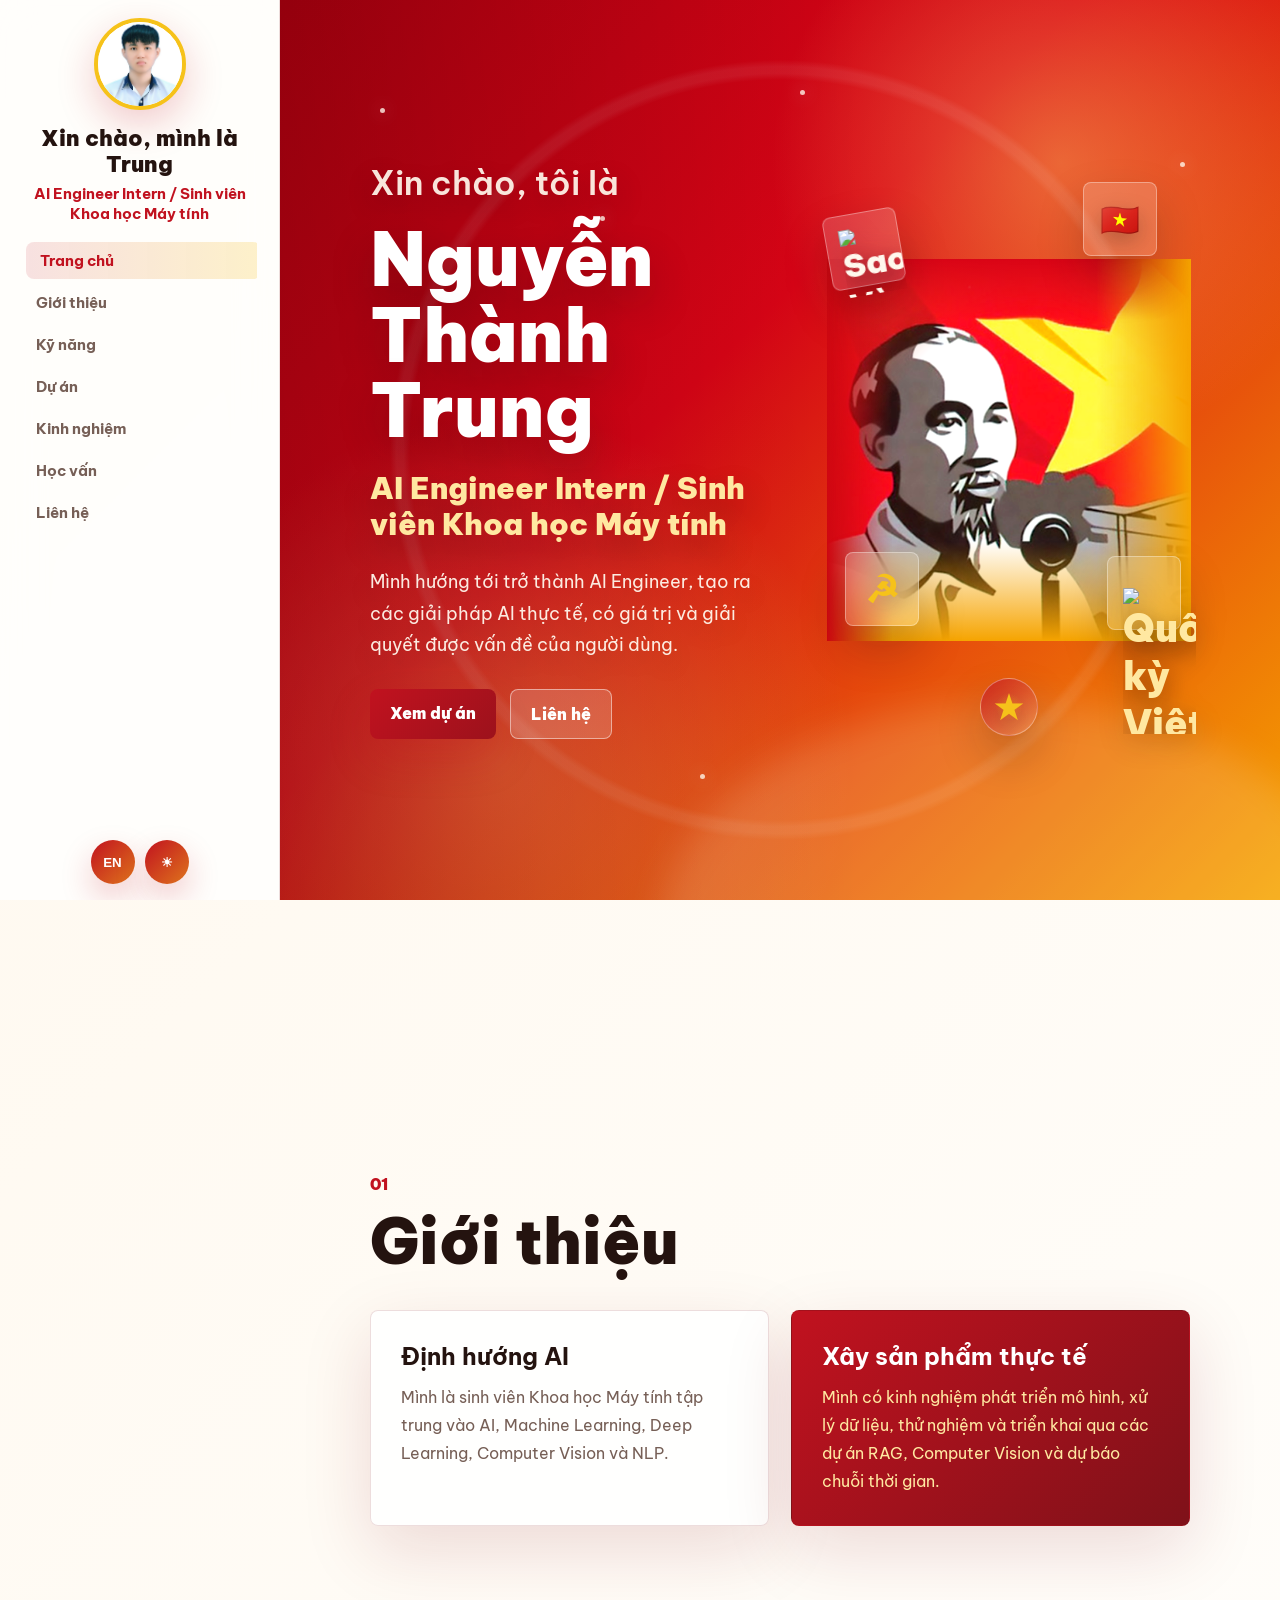
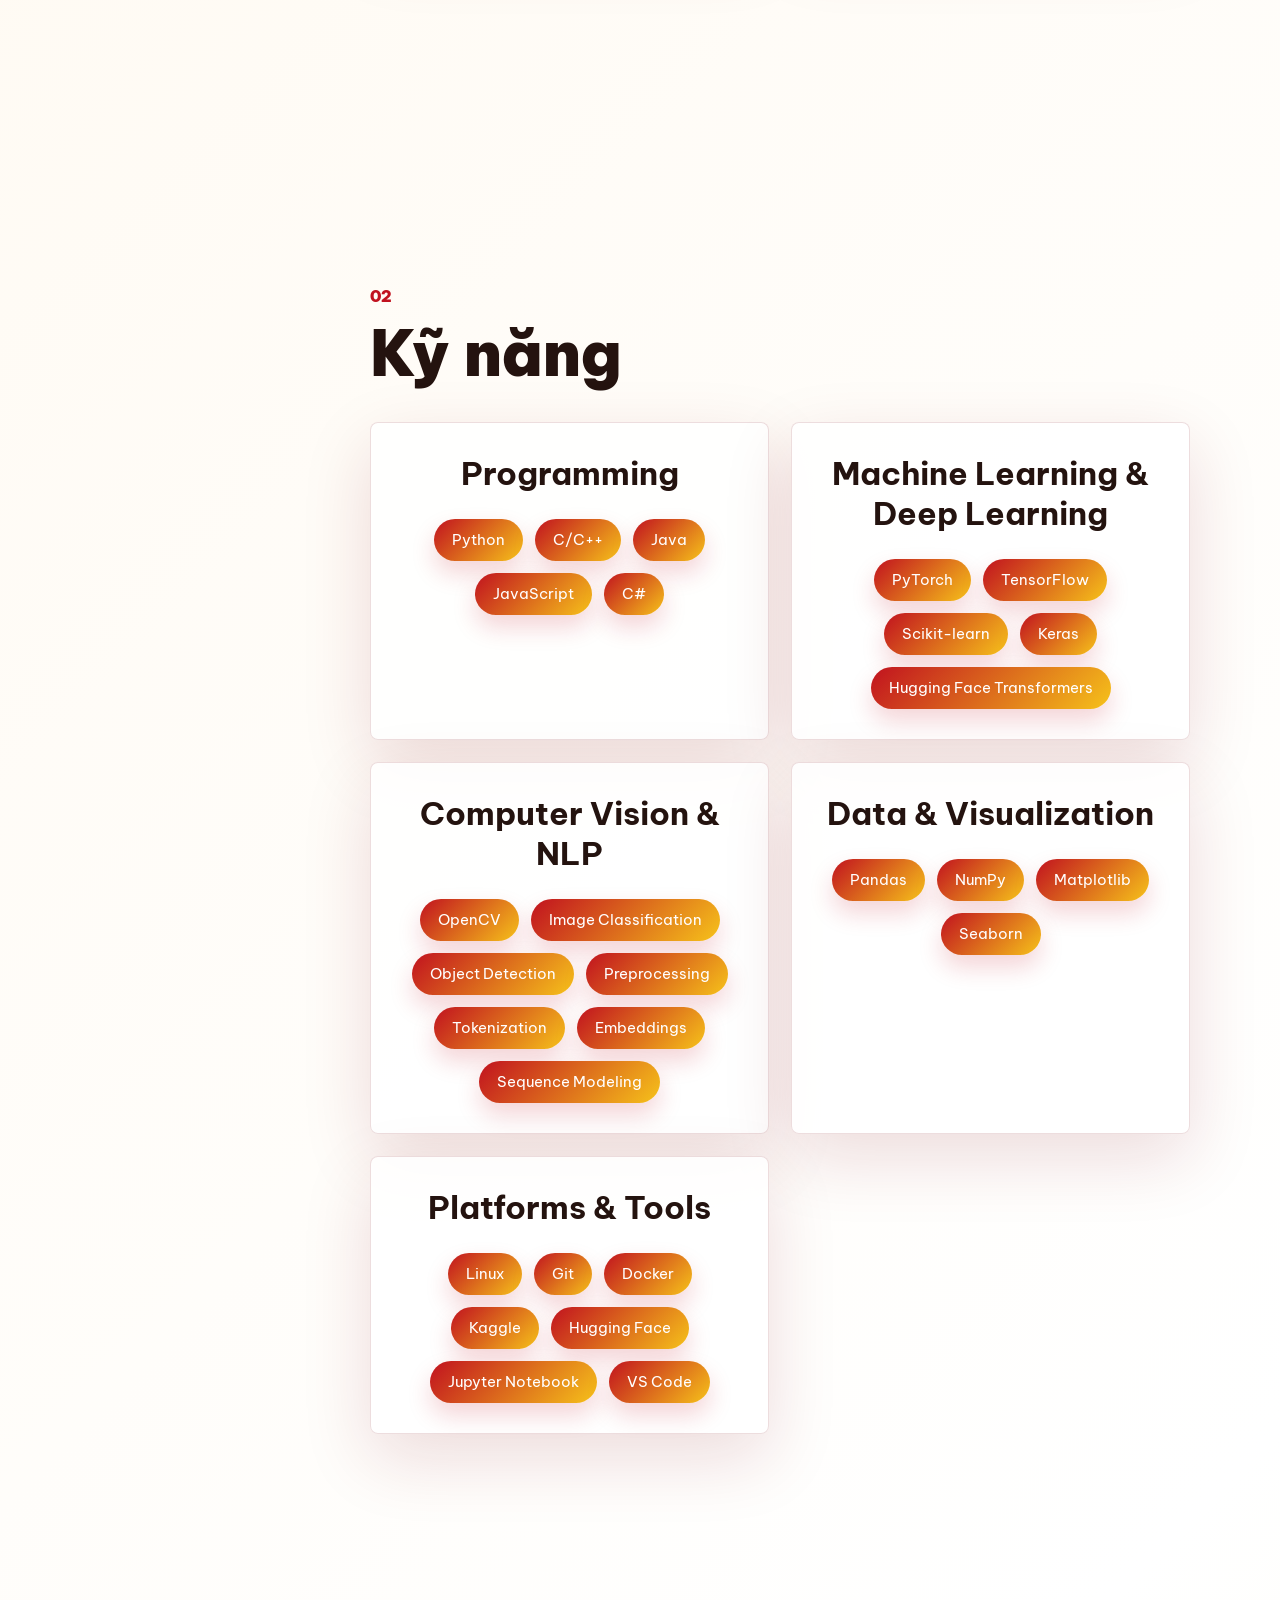
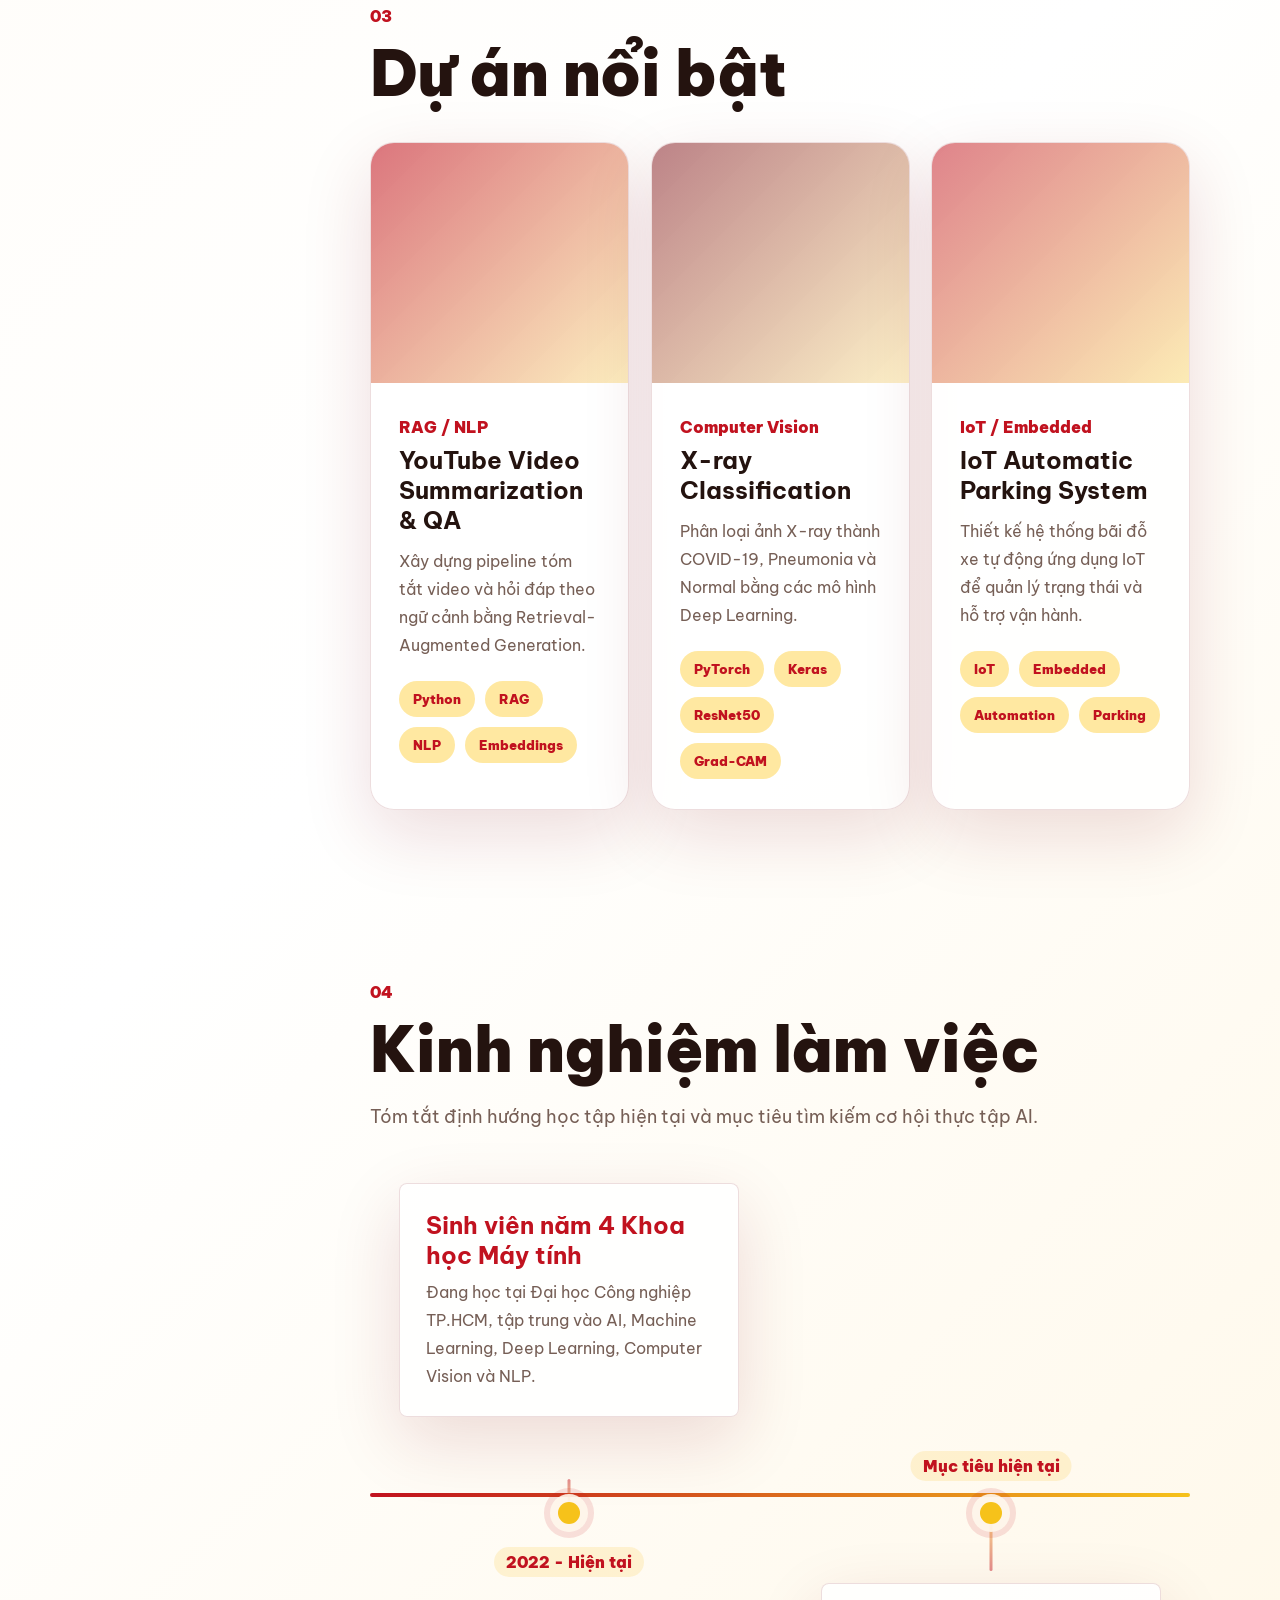
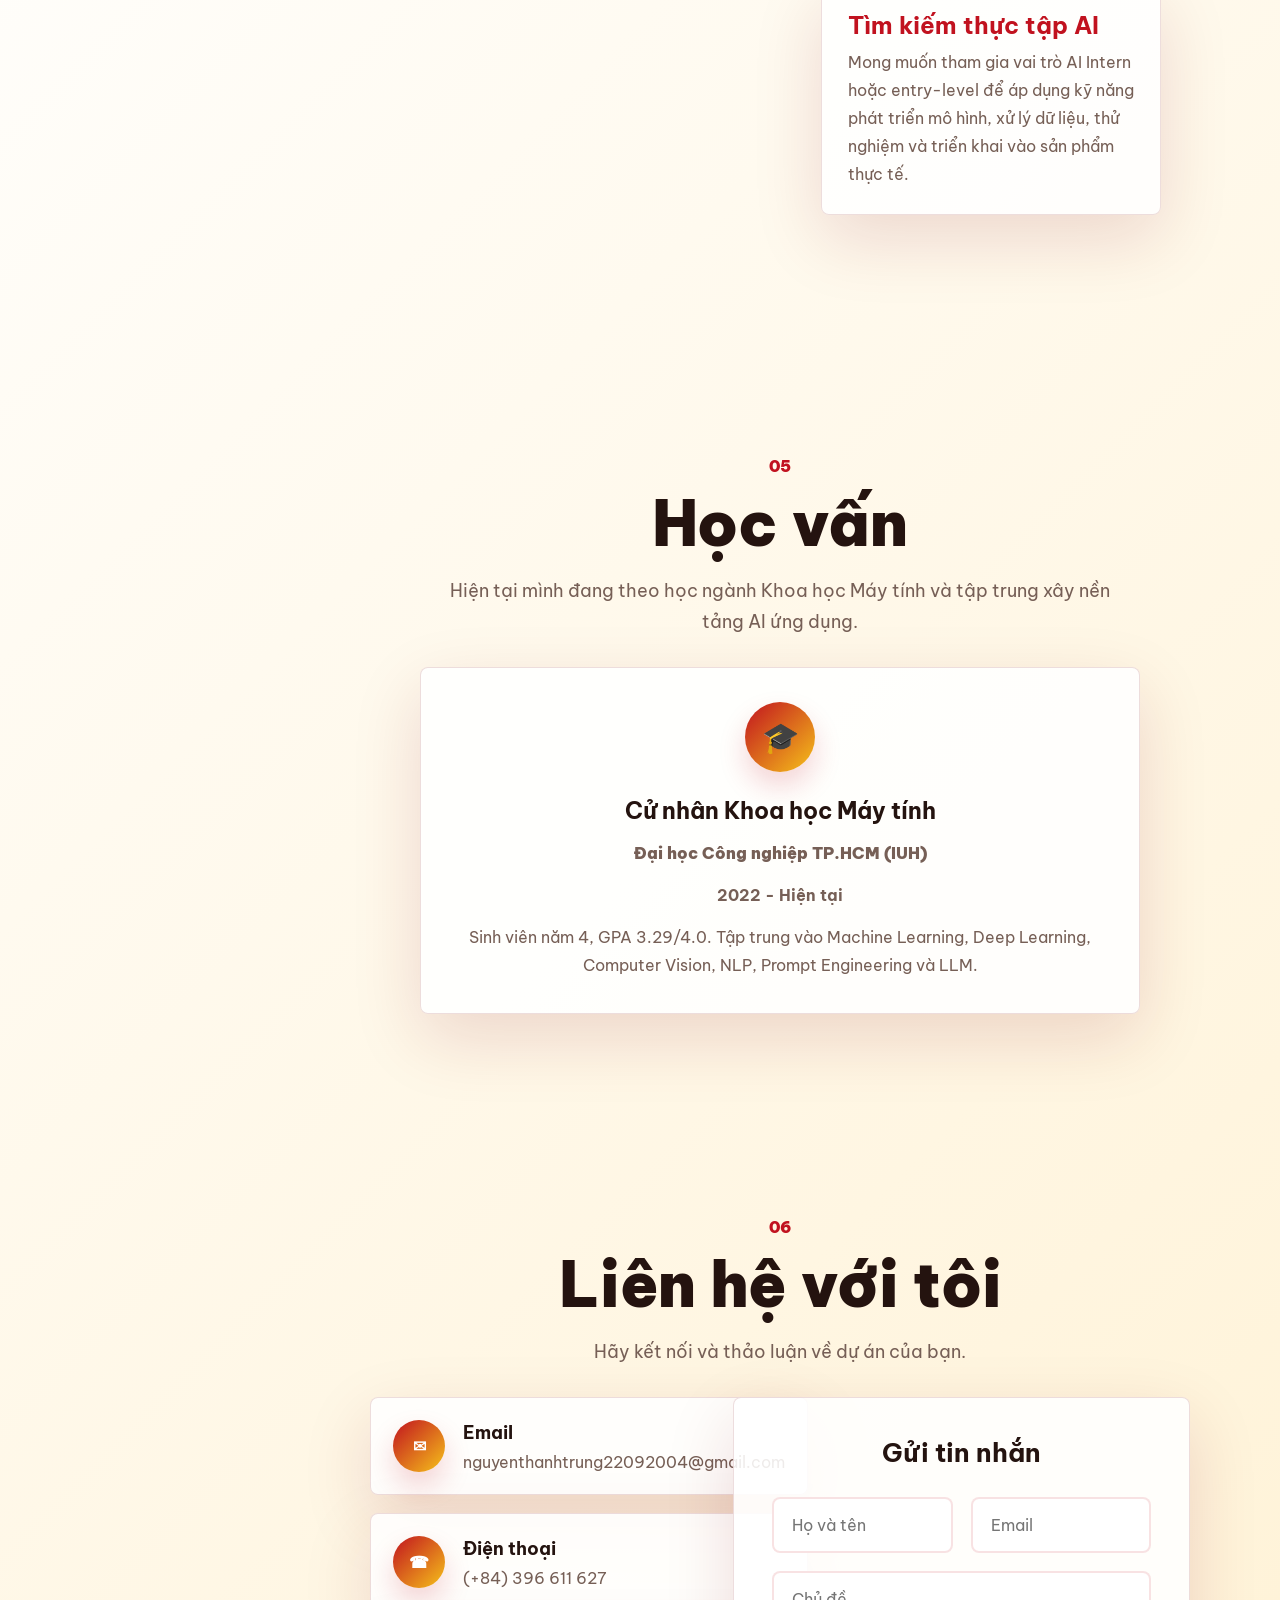
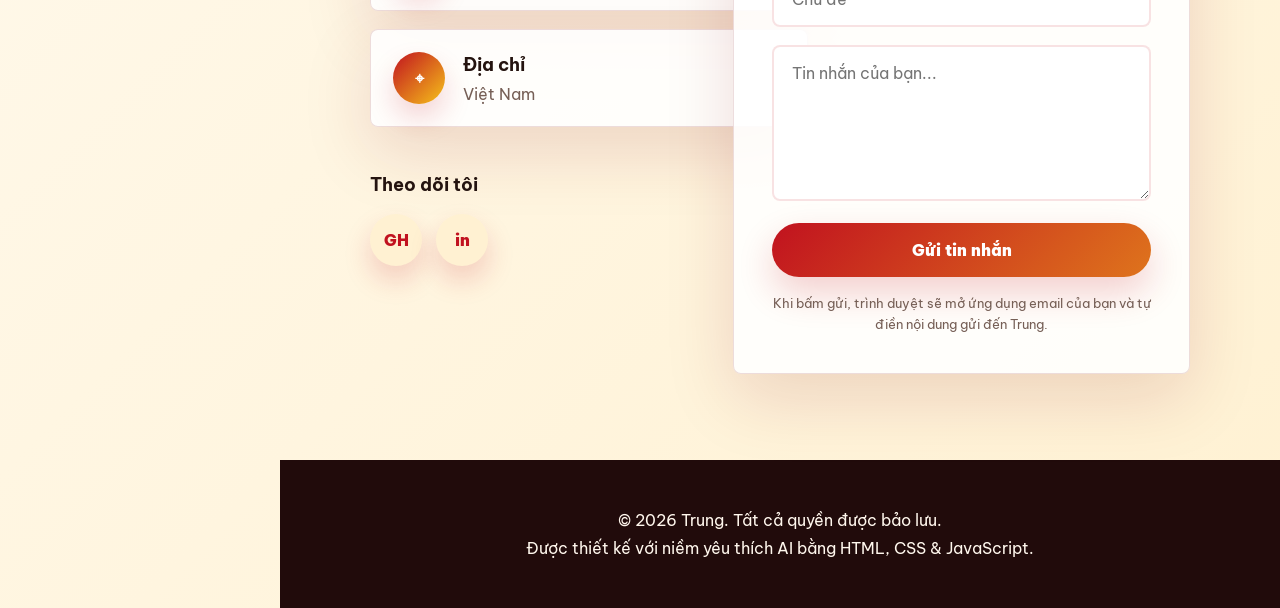
==== commit e312808a: "sup1.2" ====
--- a/docs/index.html
+++ b/docs/index.html
@@ -419,175 +419,104 @@
           </h2>
           <span
             class="section-subtitle"
-            data-vi="Hành trình phát triển kỹ năng và xây dựng dự án của mình."
-            data-en="My journey of growing skills and building real projects."
-            >Hành trình phát triển kỹ năng và xây dựng dự án của mình.</span
+            data-vi="Tóm tắt định hướng học tập hiện tại và mục tiêu tìm kiếm cơ hội thực tập AI."
+            data-en="A brief overview of my current academic path and goal of finding an AI internship opportunity."
+            >Tóm tắt định hướng học tập hiện tại và mục tiêu tìm kiếm cơ hội
+            thực tập AI.</span
           >
         </div>
-        <div class="timeline experience-timeline">
+        <div class="timeline experience-timeline compact-timeline">
           <div class="timeline-item">
             <p
               class="timeline-date"
-              data-vi="2024 - Hiện tại"
-              data-en="2024 - Present"
-            >
-              2024 - Hiện tại
+              data-vi="2022 - Hiện tại"
+              data-en="2022 - Present"
+            >
+              2022 - Hiện tại
             </p>
             <div class="timeline-card">
               <strong
-                data-vi="AI Intern / AI Learner"
-                data-en="AI Intern / AI Learner"
-                >AI Intern / AI Learner</strong
+                data-vi="Sinh viên năm 4 Khoa học Máy tính"
+                data-en="Fourth-year Computer Science Student"
+                >Sinh viên năm 4 Khoa học Máy tính</strong
               >
               <p
-                data-vi="Tập trung học AI, Machine Learning và phát triển các dự án thực tế."
-                data-en="Focused on learning AI, Machine Learning, and developing practical projects."
+                data-vi="Đang học tại Đại học Công nghiệp TP.HCM, tập trung vào AI, Machine Learning, Deep Learning, Computer Vision và NLP."
+                data-en="Studying at Industrial University of Ho Chi Minh City, focused on AI, Machine Learning, Deep Learning, Computer Vision, and NLP."
               >
-                Tập trung học AI, Machine Learning và phát triển các dự án thực
-                táº¿.
+                Đang học tại Đại học Công nghiệp TP.HCM, tập trung vào AI,
+                Machine Learning, Deep Learning, Computer Vision và NLP.
               </p>
             </div>
           </div>
           <div class="timeline-item">
             <p
               class="timeline-date"
-              data-vi="2025 - Mục tiêu"
-              data-en="2025 - Goal"
-            >
-              2025 - Mục tiêu
-            </p>
-            <div class="timeline-card">
-              <strong data-vi="AI Project Builder" data-en="AI Project Builder"
-                >AI Project Builder</strong
-              >
-              <p
-                data-vi="Phát triển các dự án AI có giao diện, API và tài liệu rõ ràng."
-                data-en="Developing AI projects with clear interfaces, APIs, and documentation."
-              >
-                Phát triển các dự án AI có giao diện, API và tài liệu rõ ràng.
-              </p>
-            </div>
-          </div>
-          <div class="timeline-item">
-            <p
-              class="timeline-date"
-              data-vi="Đang phát triển"
-              data-en="In progress"
-            >
-              Đang phát triển
+              data-vi="Mục tiêu hiện tại"
+              data-en="Current Goal"
+            >
+              Mục tiêu hiện tại
             </p>
             <div class="timeline-card">
               <strong
-                data-vi="Computer Science Student"
-                data-en="Computer Science Student"
-                >Computer Science Student</strong
+                data-vi="Tìm kiếm thực tập AI"
+                data-en="Seeking an AI Internship"
+                >Tìm kiếm thực tập AI</strong
               >
               <p
-                data-vi="Xây nền tảng khoa học máy tính song song với kỹ năng AI ứng dụng."
-                data-en="Building a computer science foundation alongside applied AI skills."
+                data-vi="Mong muốn tham gia vai trò AI Intern hoặc entry-level để áp dụng kỹ năng phát triển mô hình, xử lý dữ liệu, thử nghiệm và triển khai vào sản phẩm thực tế."
+                data-en="Looking for an AI Intern or entry-level role to apply model development, data preprocessing, experimentation, and deployment skills to practical products."
               >
-                Xây nền tảng khoa học máy tính song song với kỹ năng AI ứng
-                dụng.
+                Mong muốn tham gia vai trò AI Intern hoặc entry-level để áp dụng
+                kỹ năng phát triển mô hình, xử lý dữ liệu, thử nghiệm và triển
+                khai vào sản phẩm thực tế.
               </p>
             </div>
           </div>
         </div>
       </section>
-
       <section id="education" class="section education-section">
         <div class="section-heading center-heading">
           <p>05</p>
-          <h2 data-vi="Học vấn & Chứng chỉ" data-en="Education & Certificates">
-            Học vấn & Chứng chỉ
-          </h2>
+          <h2 data-vi="Học vấn" data-en="Education">Học vấn</h2>
           <span
             class="section-subtitle"
-            data-vi="Nền tảng kiến thức và các chứng chỉ mình đang theo đuổi."
-            data-en="My knowledge foundation and certificates I am pursuing."
-            >Nền tảng kiến thức và các chứng chỉ mình đang theo đuổi.</span
+            data-vi="Hiện tại mình đang theo học ngành Khoa học Máy tính và tập trung xây nền tảng AI ứng dụng."
+            data-en="I am currently studying Computer Science and building a foundation in applied AI."
+            >Hiện tại mình đang theo học ngành Khoa học Máy tính và tập trung
+            xây nền tảng AI ứng dụng.</span
           >
         </div>
 
-        <div class="education-grid">
+        <div class="education-grid single-education">
           <article class="education-card">
-            <span class="education-icon">đŸ“</span>
+            <span class="education-icon">🎓</span>
             <h3
-              data-vi="Sinh viên Khoa học Máy tính"
-              data-en="Computer Science Student"
-            >
-              Sinh viên Khoa học Máy tính
+              data-vi="Cử nhân Khoa học Máy tính"
+              data-en="B.S. in Computer Science"
+            >
+              Cử nhân Khoa học Máy tính
             </h3>
             <p
               class="education-place"
-              data-vi="Đại học / Trường của bạn"
-              data-en="Your University / College"
-            >
-              Đại học / Trường của bạn
+              data-vi="Đại học Công nghiệp TP.HCM (IUH)"
+              data-en="Industrial University of Ho Chi Minh City (IUH)"
+            >
+              Đại học Công nghiệp TP.HCM (IUH)
             </p>
-            <strong data-vi="2024 - Hiện tại" data-en="2024 - Present"
-              >2024 - Hiện tại</strong
+            <strong data-vi="2022 - Hiện tại" data-en="2022 - Present"
+              >2022 - Hiện tại</strong
             >
             <p
-              data-vi="Tập trung vào lập trình, cấu trúc dữ liệu, thuật toán, cơ sở dữ liệu và nền tảng AI."
-              data-en="Focused on programming, data structures, algorithms, databases, and AI foundations."
-            >
-              Tập trung vào lập trình, cấu trúc dữ liệu, thuật toán, cơ sở dữ
-              liệu và nền tảng AI.
+              data-vi="Sinh viên năm 4, GPA 3.29/4.0. Tập trung vào Machine Learning, Deep Learning, Computer Vision, NLP, Prompt Engineering và LLM."
+              data-en="Fourth-year student, GPA 3.29/4.0. Focused on Machine Learning, Deep Learning, Computer Vision, NLP, Prompt Engineering, and LLMs."
+            >
+              Sinh viên năm 4, GPA 3.29/4.0. Tập trung vào Machine Learning,
+              Deep Learning, Computer Vision, NLP, Prompt Engineering và LLM.
             </p>
           </article>
-
-          <article class="education-card">
-            <span class="education-icon">✦</span>
-            <h3
-              data-vi="Machine Learning Certificate"
-              data-en="Machine Learning Certificate"
-            >
-              Machine Learning Certificate
-            </h3>
-            <p
-              class="education-place"
-              data-vi="Coursera / Google / Kaggle"
-              data-en="Coursera / Google / Kaggle"
-            >
-              Coursera / Google / Kaggle
-            </p>
-            <strong data-vi="Đang học" data-en="In progress">Đang học</strong>
-            <p
-              data-vi="Củng cố kiến thức về supervised learning, evaluation metrics, feature engineering và model tuning."
-              data-en="Strengthening supervised learning, evaluation metrics, feature engineering, and model tuning."
-            >
-              Củng cố kiến thức về supervised learning, evaluation metrics,
-              feature engineering và model tuning.
-            </p>
-          </article>
-
-          <article class="education-card">
-            <span class="education-icon">⌘</span>
-            <h3
-              data-vi="AI & Deep Learning Practice"
-              data-en="AI & Deep Learning Practice"
-            >
-              AI & Deep Learning Practice
-            </h3>
-            <p
-              class="education-place"
-              data-vi="Tự học qua dự án"
-              data-en="Self-learning through projects"
-            >
-              Tự học qua dự án
-            </p>
-            <strong data-vi="Liên tục" data-en="Ongoing">Liên tục</strong>
-            <p
-              data-vi="Thực hành PyTorch, TensorFlow, Computer Vision, NLP, embeddings và workflow LLM app."
-              data-en="Practicing PyTorch, TensorFlow, Computer Vision, NLP, embeddings, and LLM app workflows."
-            >
-              Thực hành PyTorch, TensorFlow, Computer Vision, NLP, embeddings và
-              workflow LLM app.
-            </p>
-          </article>
         </div>
       </section>
-
       <section id="contact" class="section contact-section">
         <div class="section-heading center-heading">
           <p>06</p>
@@ -615,7 +544,7 @@
               <span class="contact-icon">☎</span>
               <div>
                 <h3 data-vi="Điện thoại" data-en="Phone">Điện thoại</h3>
-                <p>0123456789</p>
+                <p>(+84) 396 611 627</p>
               </div>
             </article>
             <article class="contact-info-card">
@@ -637,25 +566,11 @@
                   >GH</a
                 >
                 <a
-                  href="https://www.linkedin.com/in/your-linkedin"
+                  href="https://www.linkedin.com/in/nguy%E1%BB%85n-th%C3%A0nh-trung-500001382/"
                   target="_blank"
                   rel="noreferrer"
                   aria-label="LinkedIn"
                   >in</a
-                >
-                <a
-                  href="https://x.com/your-x"
-                  target="_blank"
-                  rel="noreferrer"
-                  aria-label="X"
-                  >X</a
-                >
-                <a
-                  href="https://www.instagram.com/your-instagram"
-                  target="_blank"
-                  rel="noreferrer"
-                  aria-label="Instagram"
-                  >IG</a
                 >
               </div>
             </div>
@@ -743,6 +658,3 @@
     <script src="./assets/script.js"></script>
   </body>
 </html>
-
-
-
--- a/docs/assets/style.css
+++ b/docs/assets/style.css
@@ -748,7 +748,7 @@
   font-size: clamp(24px, 2.5vw, 32px);
 }
 
-.skill-card span {
+.skill-card > span {
   width: 56px;
   height: 56px;
   margin-bottom: 22px;
@@ -764,15 +764,16 @@
   display: flex;
   flex-wrap: wrap;
   justify-content: center;
-  gap: 12px 10px;
+  gap: 12px;
+  align-items: center;
 }
 
 .skill-card .skill-pill {
-  width: auto;
-  height: auto;
+  width: auto !important;
+  height: auto !important;
   min-height: 42px;
   margin: 0;
-  padding: 10px 18px;
+  padding: 10px 18px !important;
   display: inline-flex;
   align-items: center;
   justify-content: center;
@@ -781,8 +782,9 @@
   background: linear-gradient(135deg, var(--red), var(--gold));
   box-shadow: 0 12px 24px rgba(193, 18, 31, 0.18);
   font-size: 15px;
-  line-height: 1;
+  line-height: 1.2;
   white-space: nowrap;
+  text-align: center;
 }
 
 body.dark .skill-card .skill-pill {
@@ -936,13 +938,15 @@
   position: absolute;
   left: 50%;
   top: var(--axis-y);
-  width: 18px;
-  height: 18px;
+  width: 22px;
+  height: 22px;
   border-radius: 50%;
   background: var(--gold);
   transform: translate(-50%, -50%);
-  box-shadow: 0 0 0 8px rgba(193, 18, 31, 0.12);
-  z-index: 4;
+  box-shadow:
+    0 0 0 8px rgba(255, 248, 237, 0.9),
+    0 0 0 14px rgba(193, 18, 31, 0.12);
+  z-index: 6;
 }
 
 .timeline-item::after {
@@ -966,8 +970,8 @@
   min-height: 560px;
   padding: 20px 0;
   isolation: isolate;
-  --bullet-start: calc(16.666% - 19px);
-  --bullet-end: calc(83.333% - 19px);
+  --bullet-start: calc(16.666% - 14px);
+  --bullet-end: calc(83.333% - 14px);
   --axis-y: 48%;
 }
 
@@ -986,21 +990,7 @@
 }
 
 .experience-timeline::after {
-  content: "";
-  position: absolute;
-  left: var(--bullet-start);
-  top: calc(var(--axis-y) - 14px);
-  width: 28px;
-  height: 28px;
-  border-radius: 50%;
-  background:
-    radial-gradient(circle at 68% 36%, #fff8ed 0 12%, transparent 13%),
-    linear-gradient(135deg, var(--gold), var(--red));
-  box-shadow:
-    0 0 0 10px rgba(193, 18, 31, 0.1),
-    0 12px 24px rgba(127, 17, 25, 0.24);
-  opacity: 0;
-  z-index: 3;
+  display: none;
 }
 
 .experience-timeline > .timeline-item:nth-child(1),
@@ -1037,7 +1027,7 @@
 .experience-timeline > .timeline-item:nth-child(1)::before,
 .experience-timeline > .timeline-item:nth-child(2)::before,
 .experience-timeline > .timeline-item:nth-child(3)::before {
-  outline: 4px solid rgba(255, 248, 237, 0.92);
+  outline: 0;
 }
 
 .experience-timeline .timeline-date {
@@ -1070,7 +1060,7 @@
 }
 
 .experience-timeline.timeline-fired::after {
-  animation: bulletShot 1.7s var(--ease) forwards;
+  animation: none;
 }
 
 .experience-timeline.timeline-fired .timeline-item {
@@ -1087,6 +1077,49 @@
 
 .experience-timeline.timeline-fired .timeline-item:nth-child(3) {
   animation-delay: 1320ms;
+}
+
+.compact-timeline {
+  grid-template-columns: repeat(2, minmax(0, 1fr));
+  --bullet-start: calc(25% - 14px);
+  --bullet-end: calc(75% - 14px);
+  --axis-y: 330px;
+  min-height: 690px;
+}
+
+.compact-timeline > .timeline-item:nth-child(1),
+.compact-timeline > .timeline-item:nth-child(2) {
+  align-self: start;
+}
+
+.compact-timeline > .timeline-item:nth-child(1) .timeline-card {
+  top: 0;
+  width: min(100%, 340px);
+}
+
+.compact-timeline > .timeline-item:nth-child(2) .timeline-card {
+  top: calc(var(--axis-y) + 70px);
+  width: min(100%, 340px);
+}
+
+.compact-timeline > .timeline-item:nth-child(1)::after {
+  top: calc(var(--axis-y) - 34px);
+  height: 34px;
+  background: linear-gradient(var(--red), var(--gold));
+}
+
+.compact-timeline > .timeline-item:nth-child(2)::after {
+  top: var(--axis-y);
+  height: 58px;
+  background: linear-gradient(var(--gold), var(--red));
+}
+
+.compact-timeline > .timeline-item:nth-child(1) .timeline-date {
+  top: calc(var(--axis-y) + 34px);
+}
+
+.compact-timeline > .timeline-item:nth-child(2) .timeline-date {
+  top: calc(var(--axis-y) - 62px);
 }
 
 .timeline-item strong {
@@ -1125,6 +1158,12 @@
   display: grid;
   grid-template-columns: repeat(3, minmax(0, 1fr));
   gap: 24px;
+}
+
+.single-education {
+  max-width: 720px;
+  margin: 0 auto;
+  grid-template-columns: 1fr;
 }
 
 .education-card {
@@ -1587,7 +1626,6 @@
 
   .hero,
   .split,
-  .skill-grid,
   .project-grid,
   .education-grid,
   .contact-layout {
@@ -1653,8 +1691,16 @@
     padding: 18px 22px 8px;
     overflow-x: auto;
     scroll-snap-type: x proximity;
-    --bullet-start: calc(22px + 120px);
-    --bullet-end: calc(22px + 120px + 164vw);
+    --bullet-start: calc(22px + 120px - 14px);
+    --bullet-end: calc(22px + 120px + 164vw - 14px);
+  }
+
+  .compact-timeline {
+    grid-template-columns: repeat(2, minmax(260px, 82vw));
+    --bullet-start: calc(22px + 120px - 14px);
+    --bullet-end: calc(22px + 120px + 82vw - 14px);
+    --axis-y: 330px;
+    min-height: 690px;
   }
 
   .experience-timeline::before {
@@ -1663,7 +1709,7 @@
   }
 
   .experience-timeline::after {
-    left: calc(22px + 120px);
+    left: calc(22px + 120px - 14px);
   }
 
   .experience-timeline .timeline-item {
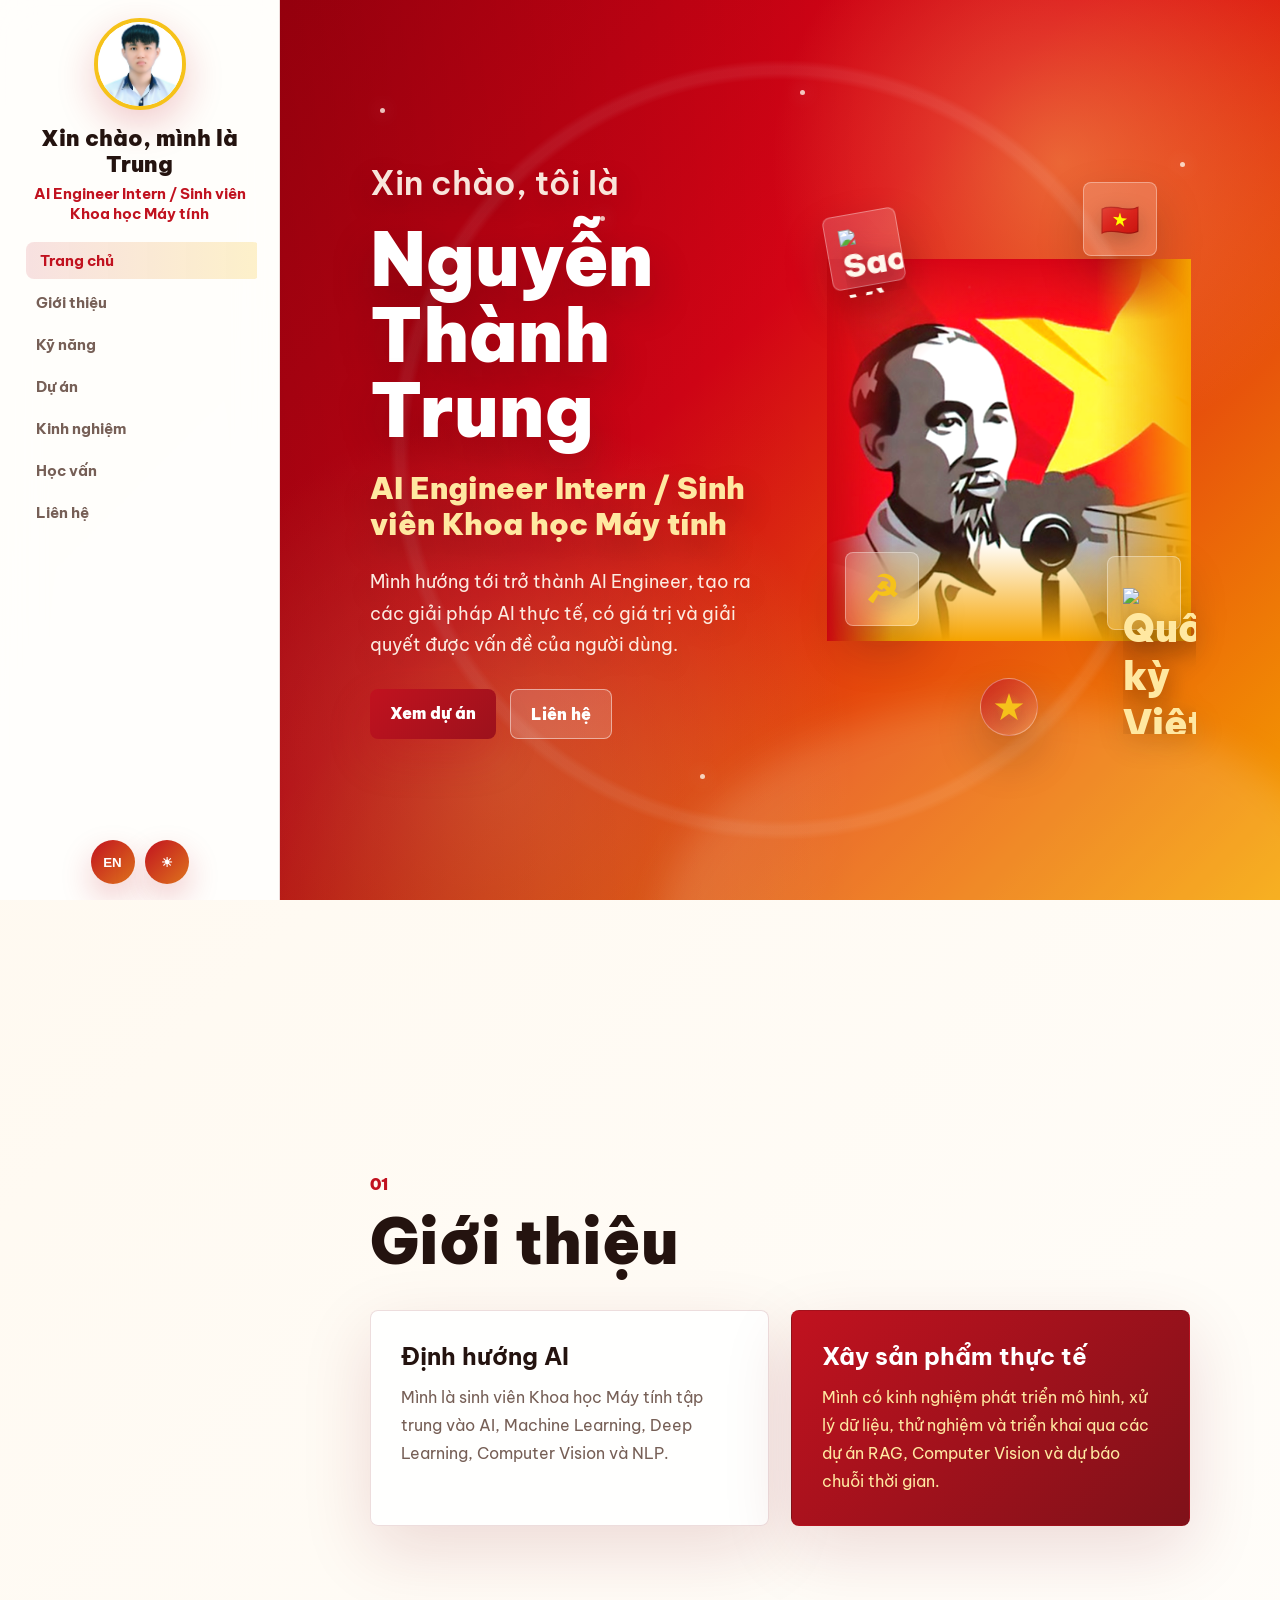
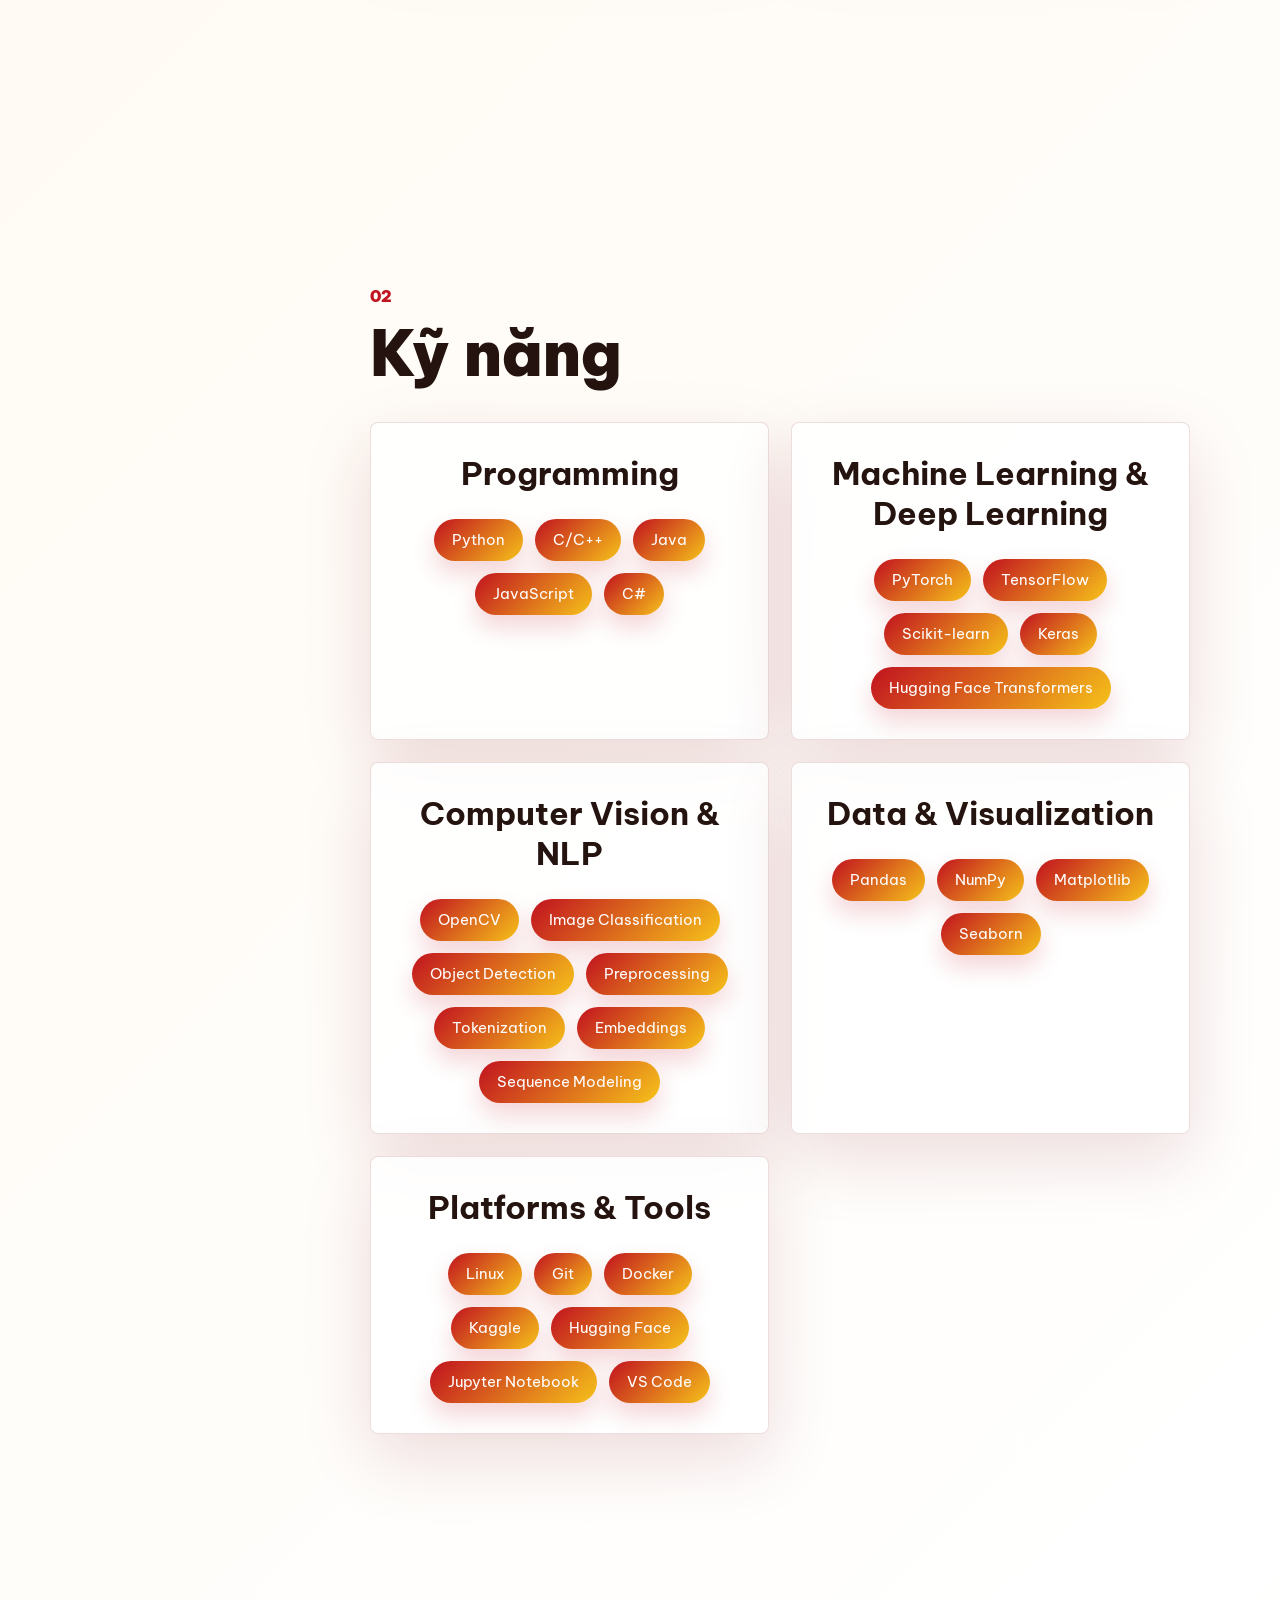
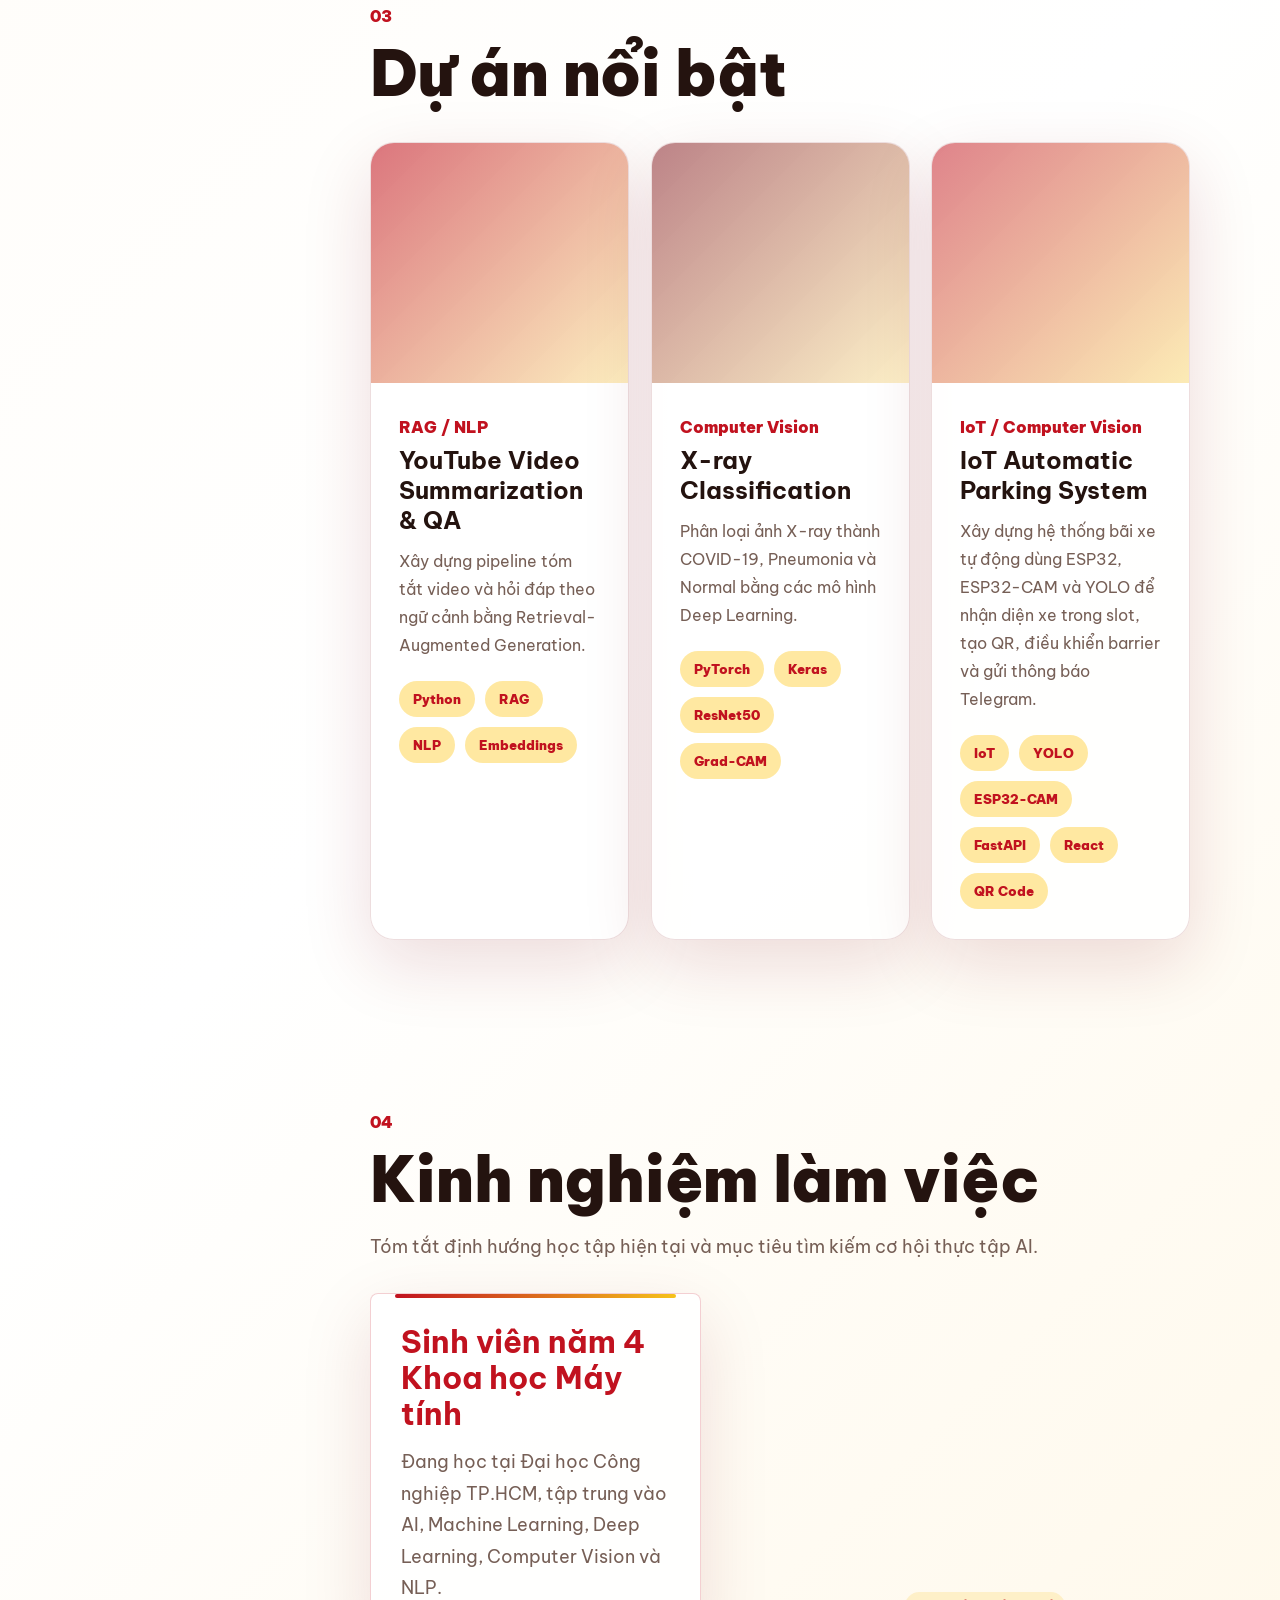
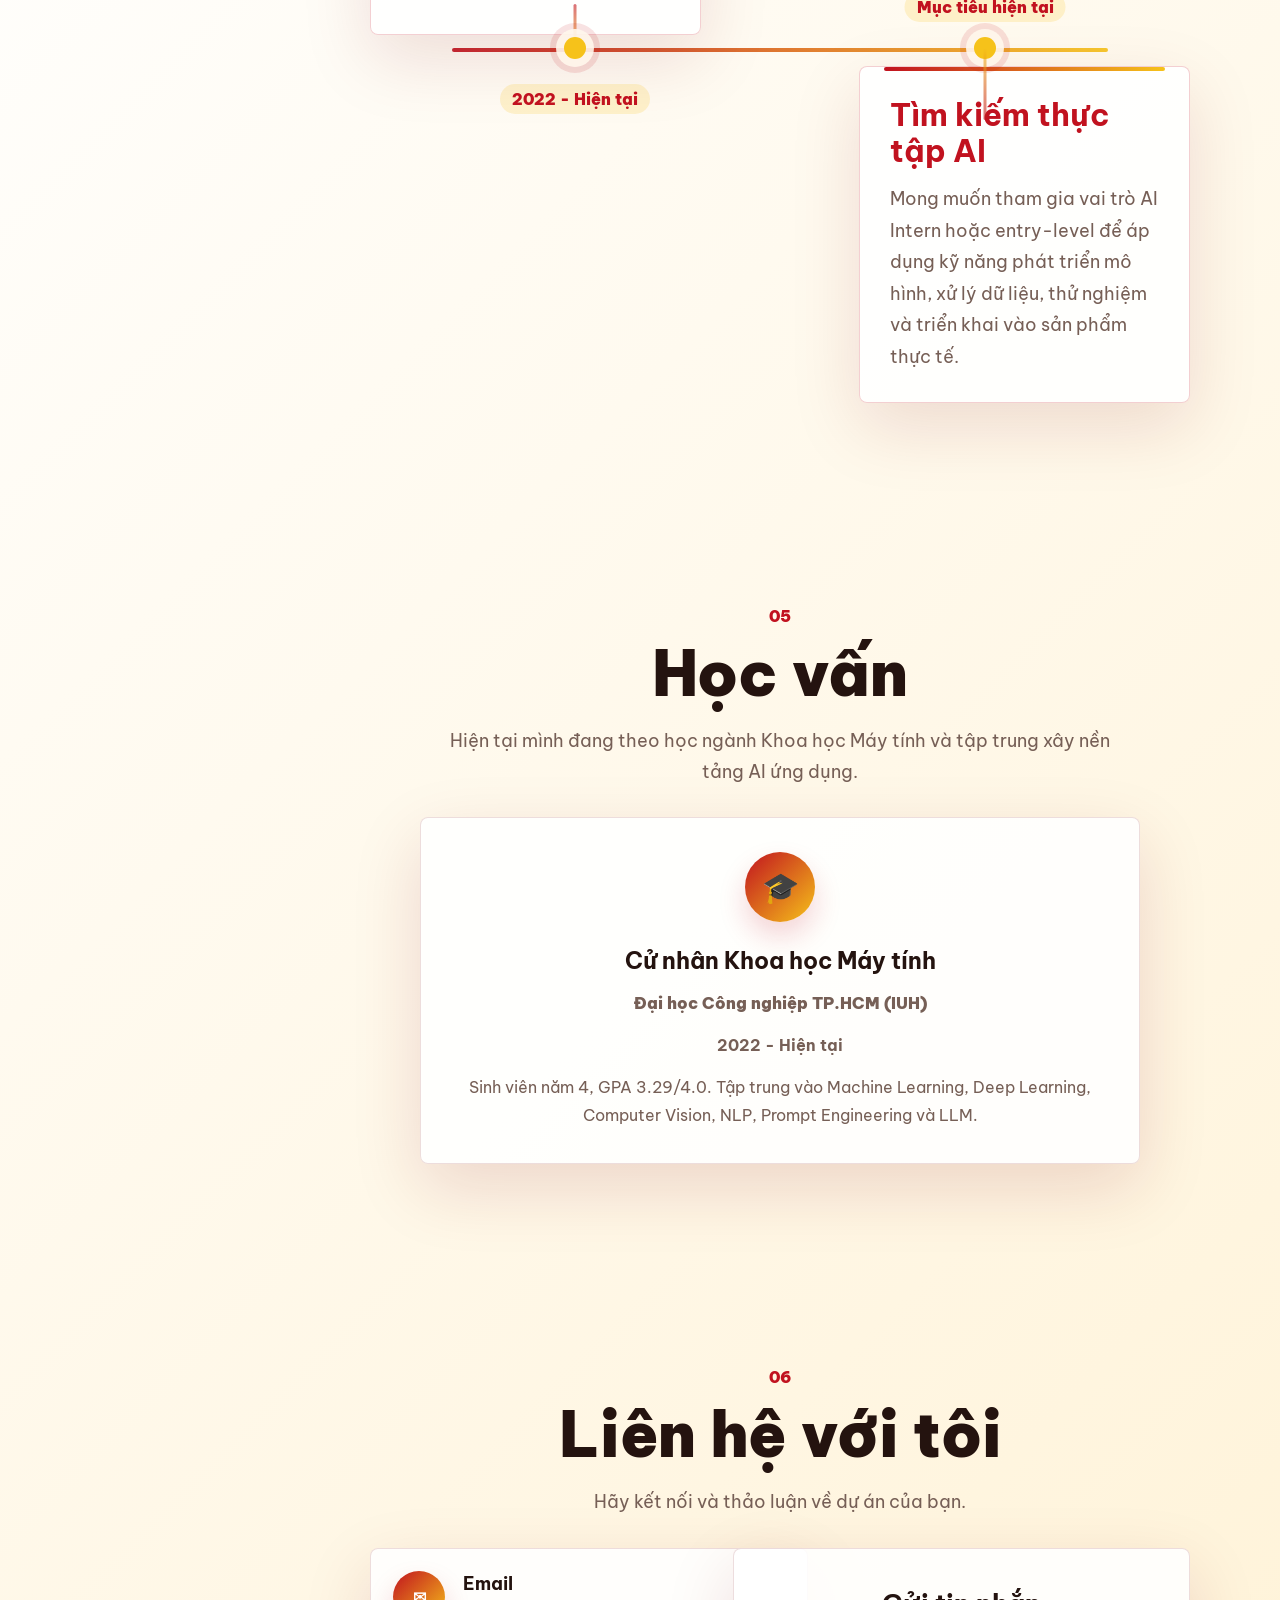
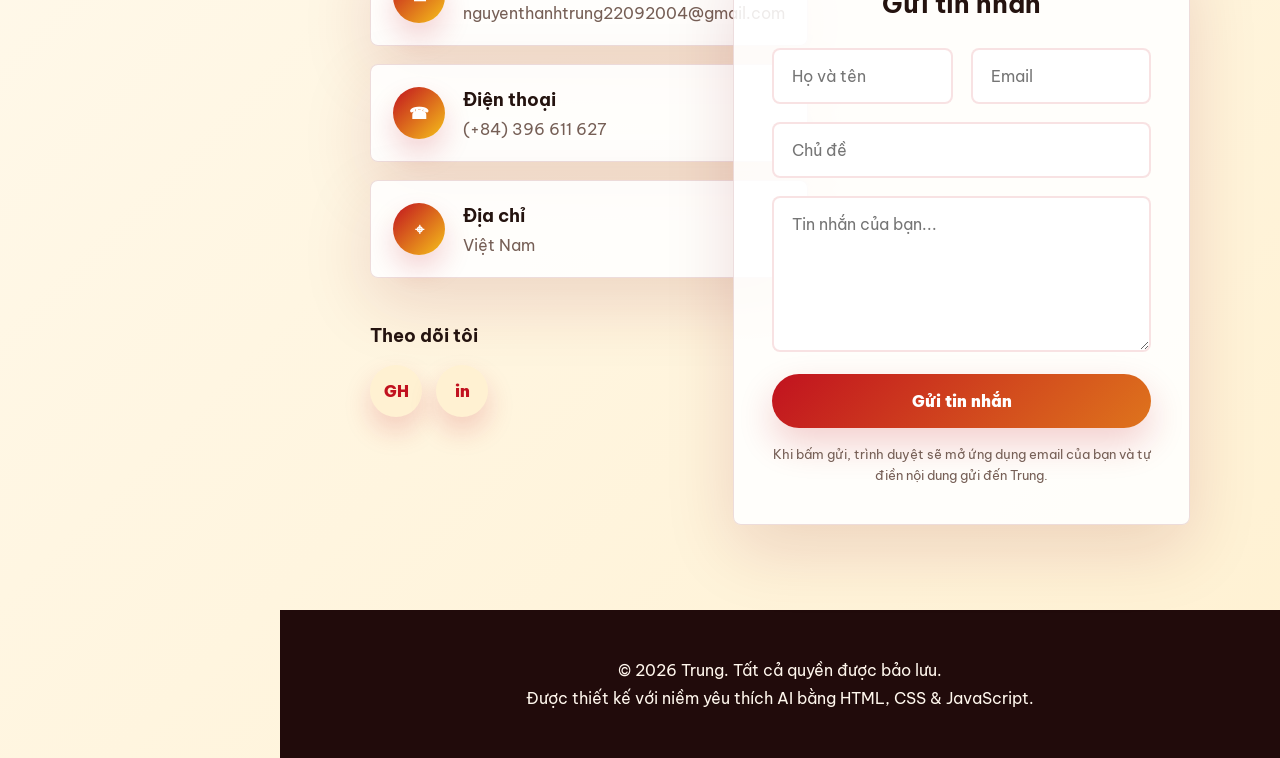
==== commit 4d7941bc: "sup1.3" ====
--- a/docs/index.html
+++ b/docs/index.html
@@ -392,19 +392,22 @@
               </div>
             </div>
             <div class="project-body">
-              <p>IoT / Embedded</p>
+              <p>IoT / Computer Vision</p>
               <h3>IoT Automatic Parking System</h3>
               <span
-                data-vi="Thiết kế hệ thống bãi đỗ xe tự động ứng dụng IoT để quản lý trạng thái và hỗ trợ vận hành."
-                data-en="Designed an IoT-based automatic parking system for status management and operation support."
-                >Thiết kế hệ thống bãi đỗ xe tự động ứng dụng IoT để quản lý
-                trạng thái và hỗ trợ vận hành.</span
+                data-vi="Xây dựng hệ thống bãi xe tự động dùng ESP32, ESP32-CAM và YOLO để nhận diện xe trong slot, tạo QR, điều khiển barrier và gửi thông báo Telegram."
+                data-en="Built an automatic parking system using ESP32, ESP32-CAM, and YOLO to detect occupied slots, generate QR tickets, control barriers, and send Telegram alerts."
+                >Xây dựng hệ thống bãi xe tự động dùng ESP32, ESP32-CAM và
+                YOLO để nhận diện xe trong slot, tạo QR, điều khiển barrier và
+                gửi thông báo Telegram.</span
               >
               <div class="project-tags">
                 <span>IoT</span>
-                <span>Embedded</span>
-                <span>Automation</span>
-                <span>Parking</span>
+                <span>YOLO</span>
+                <span>ESP32-CAM</span>
+                <span>FastAPI</span>
+                <span>React</span>
+                <span>QR Code</span>
               </div>
             </div>
           </article>
@@ -425,54 +428,57 @@
             thực tập AI.</span
           >
         </div>
-        <div class="timeline experience-timeline compact-timeline">
-          <div class="timeline-item">
+        <div class="experience-flow">
+          <article class="experience-block is-study">
+            <h3
+              data-vi="Sinh viên năm 4 Khoa học Máy tính"
+              data-en="Fourth-year Computer Science Student"
+            >
+              Sinh viên năm 4 Khoa học Máy tính
+            </h3>
             <p
-              class="timeline-date"
-              data-vi="2022 - Hiện tại"
-              data-en="2022 - Present"
-            >
-              2022 - Hiện tại
+              data-vi="Đang học tại Đại học Công nghiệp TP.HCM, tập trung vào AI, Machine Learning, Deep Learning, Computer Vision và NLP."
+              data-en="Studying at Industrial University of Ho Chi Minh City, focused on AI, Machine Learning, Deep Learning, Computer Vision, and NLP."
+            >
+              Đang học tại Đại học Công nghiệp TP.HCM, tập trung vào AI,
+              Machine Learning, Deep Learning, Computer Vision và NLP.
             </p>
-            <div class="timeline-card">
-              <strong
-                data-vi="Sinh viên năm 4 Khoa học Máy tính"
-                data-en="Fourth-year Computer Science Student"
-                >Sinh viên năm 4 Khoa học Máy tính</strong
-              >
-              <p
-                data-vi="Đang học tại Đại học Công nghiệp TP.HCM, tập trung vào AI, Machine Learning, Deep Learning, Computer Vision và NLP."
-                data-en="Studying at Industrial University of Ho Chi Minh City, focused on AI, Machine Learning, Deep Learning, Computer Vision, and NLP."
-              >
-                Đang học tại Đại học Công nghiệp TP.HCM, tập trung vào AI,
-                Machine Learning, Deep Learning, Computer Vision và NLP.
-              </p>
-            </div>
+          </article>
+
+          <div class="experience-axis" aria-hidden="true">
+            <span class="axis-node node-study"></span>
+            <span class="axis-node node-goal"></span>
+            <span class="axis-bullet"></span>
           </div>
-          <div class="timeline-item">
+          <span
+            class="experience-date date-study"
+            data-vi="2022 - Hiện tại"
+            data-en="2022 - Present"
+            >2022 - Hiện tại</span
+          >
+          <span
+            class="experience-date date-goal"
+            data-vi="Mục tiêu hiện tại"
+            data-en="Current Goal"
+            >Mục tiêu hiện tại</span
+          >
+
+          <article class="experience-block is-goal">
+            <h3
+              data-vi="Tìm kiếm thực tập AI"
+              data-en="Seeking an AI Internship"
+            >
+              Tìm kiếm thực tập AI
+            </h3>
             <p
-              class="timeline-date"
-              data-vi="Mục tiêu hiện tại"
-              data-en="Current Goal"
-            >
-              Mục tiêu hiện tại
+              data-vi="Mong muốn tham gia vai trò AI Intern hoặc entry-level để áp dụng kỹ năng phát triển mô hình, xử lý dữ liệu, thử nghiệm và triển khai vào sản phẩm thực tế."
+              data-en="Looking for an AI Intern or entry-level role to apply model development, data preprocessing, experimentation, and deployment skills to practical products."
+            >
+              Mong muốn tham gia vai trò AI Intern hoặc entry-level để áp dụng
+              kỹ năng phát triển mô hình, xử lý dữ liệu, thử nghiệm và triển
+              khai vào sản phẩm thực tế.
             </p>
-            <div class="timeline-card">
-              <strong
-                data-vi="Tìm kiếm thực tập AI"
-                data-en="Seeking an AI Internship"
-                >Tìm kiếm thực tập AI</strong
-              >
-              <p
-                data-vi="Mong muốn tham gia vai trò AI Intern hoặc entry-level để áp dụng kỹ năng phát triển mô hình, xử lý dữ liệu, thử nghiệm và triển khai vào sản phẩm thực tế."
-                data-en="Looking for an AI Intern or entry-level role to apply model development, data preprocessing, experimentation, and deployment skills to practical products."
-              >
-                Mong muốn tham gia vai trò AI Intern hoặc entry-level để áp dụng
-                kỹ năng phát triển mô hình, xử lý dữ liệu, thử nghiệm và triển
-                khai vào sản phẩm thực tế.
-              </p>
-            </div>
-          </div>
+          </article>
         </div>
       </section>
       <section id="education" class="section education-section">
@@ -658,3 +664,4 @@
     <script src="./assets/script.js"></script>
   </body>
 </html>
+
--- a/docs/assets/style.css
+++ b/docs/assets/style.css
@@ -1080,46 +1080,93 @@
 }
 
 .compact-timeline {
-  grid-template-columns: repeat(2, minmax(0, 1fr));
+  display: block;
+  max-width: 1080px;
+  margin: 0 auto;
   --bullet-start: calc(25% - 14px);
   --bullet-end: calc(75% - 14px);
-  --axis-y: 330px;
-  min-height: 690px;
+  --axis-y: 315px;
+  min-height: 640px;
+}
+
+.compact-timeline::before {
+  left: 6%;
+  right: 6%;
 }
 
 .compact-timeline > .timeline-item:nth-child(1),
 .compact-timeline > .timeline-item:nth-child(2) {
-  align-self: start;
+  position: absolute;
+  inset: 0;
+  min-height: 640px;
+  opacity: 1;
+  transform: none;
+  pointer-events: none;
+}
+
+.compact-timeline .timeline-card {
+  pointer-events: auto;
+  border-color: rgba(193, 18, 31, 0.2);
+  box-shadow: 0 22px 58px rgba(127, 17, 25, 0.12);
+}
+
+.compact-timeline .timeline-card::before {
+  content: "";
+  position: absolute;
+  left: 22px;
+  right: 22px;
+  top: 0;
+  height: 4px;
+  border-radius: 999px;
+  background: linear-gradient(90deg, var(--red), var(--gold));
 }
 
 .compact-timeline > .timeline-item:nth-child(1) .timeline-card {
-  top: 0;
-  width: min(100%, 340px);
+  left: 25%;
+  top: 18px;
+  width: clamp(340px, 34vw, 430px);
 }
 
 .compact-timeline > .timeline-item:nth-child(2) .timeline-card {
-  top: calc(var(--axis-y) + 70px);
-  width: min(100%, 340px);
+  left: 75%;
+  top: calc(var(--axis-y) + 76px);
+  width: clamp(340px, 34vw, 430px);
+}
+
+.compact-timeline > .timeline-item:nth-child(1)::before,
+.compact-timeline > .timeline-item:nth-child(1)::after,
+.compact-timeline > .timeline-item:nth-child(1) .timeline-date {
+  left: 25%;
+}
+
+.compact-timeline > .timeline-item:nth-child(2)::before,
+.compact-timeline > .timeline-item:nth-child(2)::after,
+.compact-timeline > .timeline-item:nth-child(2) .timeline-date {
+  left: 75%;
 }
 
 .compact-timeline > .timeline-item:nth-child(1)::after {
-  top: calc(var(--axis-y) - 34px);
-  height: 34px;
+  top: calc(var(--axis-y) - 38px);
+  height: 38px;
   background: linear-gradient(var(--red), var(--gold));
 }
 
 .compact-timeline > .timeline-item:nth-child(2)::after {
   top: var(--axis-y);
-  height: 58px;
+  height: 62px;
   background: linear-gradient(var(--gold), var(--red));
 }
 
 .compact-timeline > .timeline-item:nth-child(1) .timeline-date {
-  top: calc(var(--axis-y) + 34px);
+  top: calc(var(--axis-y) + 30px);
 }
 
 .compact-timeline > .timeline-item:nth-child(2) .timeline-date {
-  top: calc(var(--axis-y) - 62px);
+  top: calc(var(--axis-y) - 56px);
+}
+
+.compact-timeline.timeline-fired .timeline-item {
+  animation: none;
 }
 
 .timeline-item strong {
@@ -1144,6 +1191,196 @@
 
 .timeline-item li + li {
   margin-top: 8px;
+}
+
+.experience-flow {
+  position: relative;
+  max-width: 1080px;
+  min-height: 620px;
+  margin: 0 auto;
+  display: grid;
+  grid-template-columns: minmax(280px, 0.9fr) 90px minmax(280px, 0.9fr);
+  grid-template-rows: 1fr 1fr;
+  gap: 26px 34px;
+  align-items: center;
+}
+
+.experience-flow::before {
+  content: "";
+  position: absolute;
+  left: 10%;
+  right: 10%;
+  top: 50%;
+  height: 4px;
+  border-radius: 999px;
+  background:
+    linear-gradient(90deg, var(--red), var(--gold)) 0 0 / 0% 100% no-repeat,
+    rgba(193, 18, 31, 0.14);
+  opacity: 0.9;
+  animation: experienceTrace 2.2s var(--ease) forwards;
+}
+
+.experience-flow::after {
+  content: "";
+  position: absolute;
+  left: 10%;
+  top: 50%;
+  width: 22px;
+  height: 22px;
+  border-radius: 50%;
+  background:
+    radial-gradient(circle at 68% 34%, #fff8ed 0 13%, transparent 14%),
+    linear-gradient(135deg, var(--gold), var(--red));
+  box-shadow:
+    0 0 0 8px rgba(255, 248, 237, 0.9),
+    0 0 0 14px rgba(193, 18, 31, 0.12),
+    0 12px 24px rgba(127, 17, 25, 0.22);
+  z-index: 4;
+  transform: translateY(-50%);
+  animation: experienceBullet 2.2s var(--ease) forwards;
+}
+
+.experience-block {
+  position: relative;
+  z-index: 2;
+  padding: 30px;
+  border: 1px solid rgba(193, 18, 31, 0.2);
+  border-radius: 8px;
+  background: rgba(255, 255, 255, 0.9);
+  box-shadow: 0 24px 70px rgba(127, 17, 25, 0.13);
+}
+
+body.dark .experience-block {
+  background: rgba(36, 17, 14, 0.9);
+}
+
+.experience-block::before {
+  content: "";
+  position: absolute;
+  left: 24px;
+  right: 24px;
+  top: 0;
+  height: 4px;
+  border-radius: 999px;
+  background: linear-gradient(90deg, var(--red), var(--gold));
+}
+
+.experience-block.is-study {
+  grid-column: 1 / 2;
+  grid-row: 1 / 2;
+  align-self: start;
+}
+
+.experience-block.is-study::after {
+  display: none;
+}
+
+.experience-block.is-goal {
+  grid-column: 3 / 4;
+  grid-row: 2 / 3;
+  align-self: end;
+}
+
+.experience-block.is-goal::after {
+  display: none;
+}
+
+.experience-date {
+  position: absolute;
+  z-index: 5;
+  width: fit-content;
+  min-height: 30px;
+  padding: 5px 12px;
+  display: inline-flex;
+  align-items: center;
+  border-radius: 999px;
+  color: var(--red);
+  background: rgba(246, 194, 26, 0.18);
+  font-weight: 900;
+  white-space: nowrap;
+  transform: translateX(-50%);
+}
+
+.date-study {
+  left: 25%;
+  top: calc(50% + 36px);
+}
+
+.date-goal {
+  left: 75%;
+  top: calc(50% - 56px);
+}
+
+.experience-block h3 {
+  margin: 0 0 14px;
+  color: var(--red);
+  font-size: clamp(24px, 2.4vw, 32px);
+  line-height: 1.18;
+}
+
+.experience-block p {
+  margin: 0;
+  color: var(--muted);
+  font-size: 18px;
+  line-height: 1.75;
+}
+
+.experience-axis {
+  position: absolute;
+  inset: 0;
+  z-index: 3;
+  pointer-events: none;
+}
+
+.experience-axis::before {
+  content: "";
+  position: absolute;
+  left: 25%;
+  top: calc(50% - 44px);
+  width: 3px;
+  height: 44px;
+  border-radius: 999px;
+  background: linear-gradient(var(--red), var(--gold));
+  transform: translateX(-50%);
+  opacity: 0.6;
+}
+
+.experience-axis::after {
+  content: "";
+  position: absolute;
+  left: 75%;
+  top: 50%;
+  width: 3px;
+  height: 72px;
+  border-radius: 999px;
+  background: linear-gradient(var(--gold), var(--red));
+  transform: translateX(-50%);
+  opacity: 0.6;
+}
+
+.axis-node {
+  position: absolute;
+  top: 50%;
+  width: 22px;
+  height: 22px;
+  border-radius: 50%;
+  background: var(--gold);
+  transform: translate(-50%, -50%);
+  box-shadow:
+    0 0 0 8px rgba(255, 248, 237, 0.9),
+    0 0 0 14px rgba(193, 18, 31, 0.12);
+}
+
+.node-study {
+  left: 25%;
+}
+
+.node-goal {
+  left: 75%;
+}
+
+.axis-bullet {
+  display: none;
 }
 
 .contact-section {
@@ -1536,6 +1773,33 @@
   }
 }
 
+@keyframes experienceTrace {
+  from {
+    background-size: 0% 100%, 100% 100%;
+  }
+  to {
+    background-size: 100% 100%, 100% 100%;
+  }
+}
+
+@keyframes experienceBullet {
+  0% {
+    left: 10%;
+    opacity: 0;
+    transform: translateY(-50%) scale(0.8);
+  }
+  10%,
+  88% {
+    opacity: 1;
+    transform: translateY(-50%) scale(1);
+  }
+  100% {
+    left: calc(90% - 22px);
+    opacity: 0;
+    transform: translateY(-50%) scale(0.8);
+  }
+}
+
 @media (prefers-reduced-motion: reduce) {
   *,
   *::before,
@@ -1696,11 +1960,70 @@
   }
 
   .compact-timeline {
-    grid-template-columns: repeat(2, minmax(260px, 82vw));
-    --bullet-start: calc(22px + 120px - 14px);
-    --bullet-end: calc(22px + 120px + 82vw - 14px);
-    --axis-y: 330px;
-    min-height: 690px;
+    display: grid;
+    grid-template-columns: 1fr;
+    gap: 18px;
+    margin-inline: 0;
+    min-height: auto;
+    padding: 0;
+    overflow: visible;
+  }
+
+  .compact-timeline::before {
+    display: none;
+  }
+
+  .compact-timeline > .timeline-item:nth-child(1),
+  .compact-timeline > .timeline-item:nth-child(2) {
+    position: relative;
+    inset: auto;
+    min-height: auto;
+    scroll-snap-align: none;
+  }
+
+  .compact-timeline > .timeline-item::before,
+  .compact-timeline > .timeline-item::after,
+  .compact-timeline .timeline-date {
+    display: none;
+  }
+
+  .compact-timeline > .timeline-item:nth-child(1) .timeline-card,
+  .compact-timeline > .timeline-item:nth-child(2) .timeline-card {
+    position: relative;
+    left: auto;
+    top: auto;
+    width: 100%;
+    transform: none;
+  }
+
+  .experience-flow {
+    min-height: auto;
+    grid-template-columns: 1fr;
+    grid-template-rows: auto;
+    gap: 18px;
+  }
+
+  .experience-flow::before,
+  .experience-flow::after,
+  .experience-axis {
+    display: none;
+  }
+
+  .experience-block.is-study,
+  .experience-block.is-goal {
+    grid-column: 1;
+    grid-row: auto;
+  }
+
+  .experience-block.is-study::after,
+  .experience-block.is-goal::after {
+    display: none;
+  }
+
+  .experience-date {
+    position: static;
+    transform: none;
+    margin-bottom: -8px;
   }
 
   .experience-timeline::before {
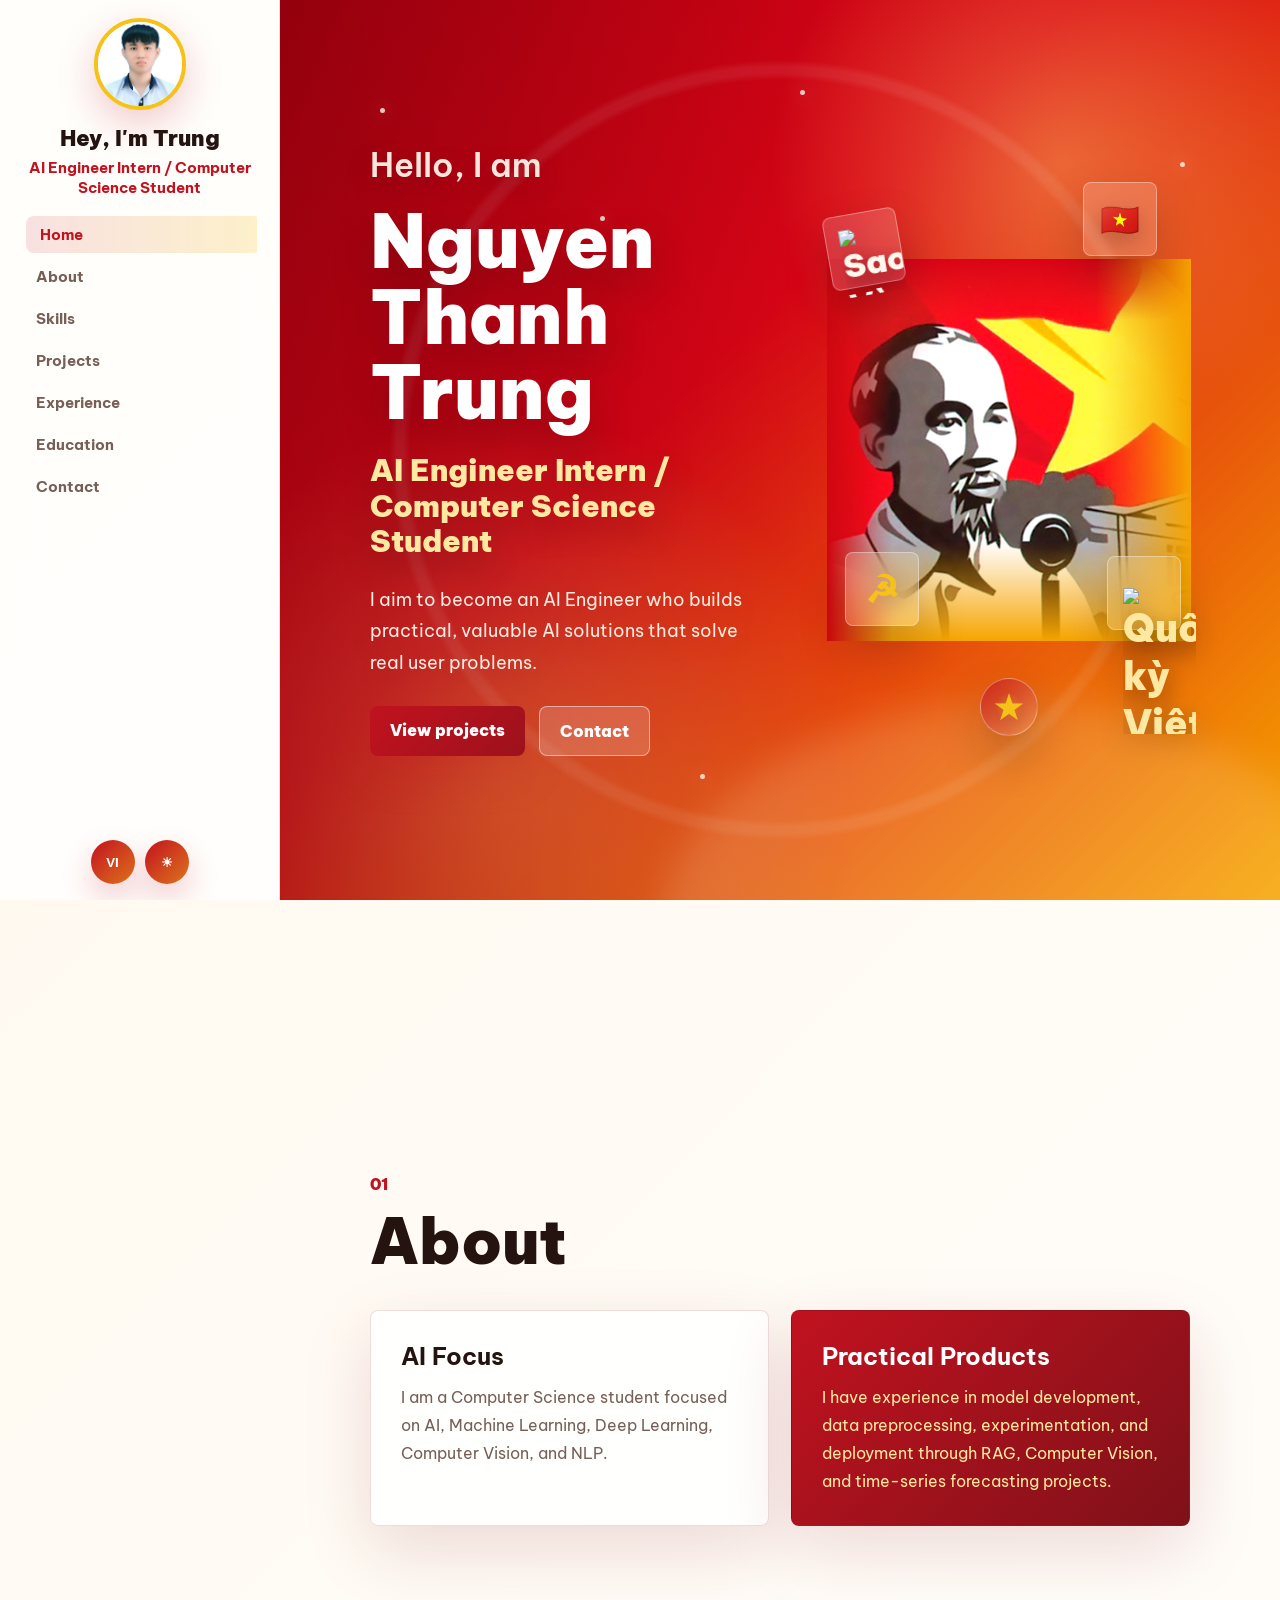
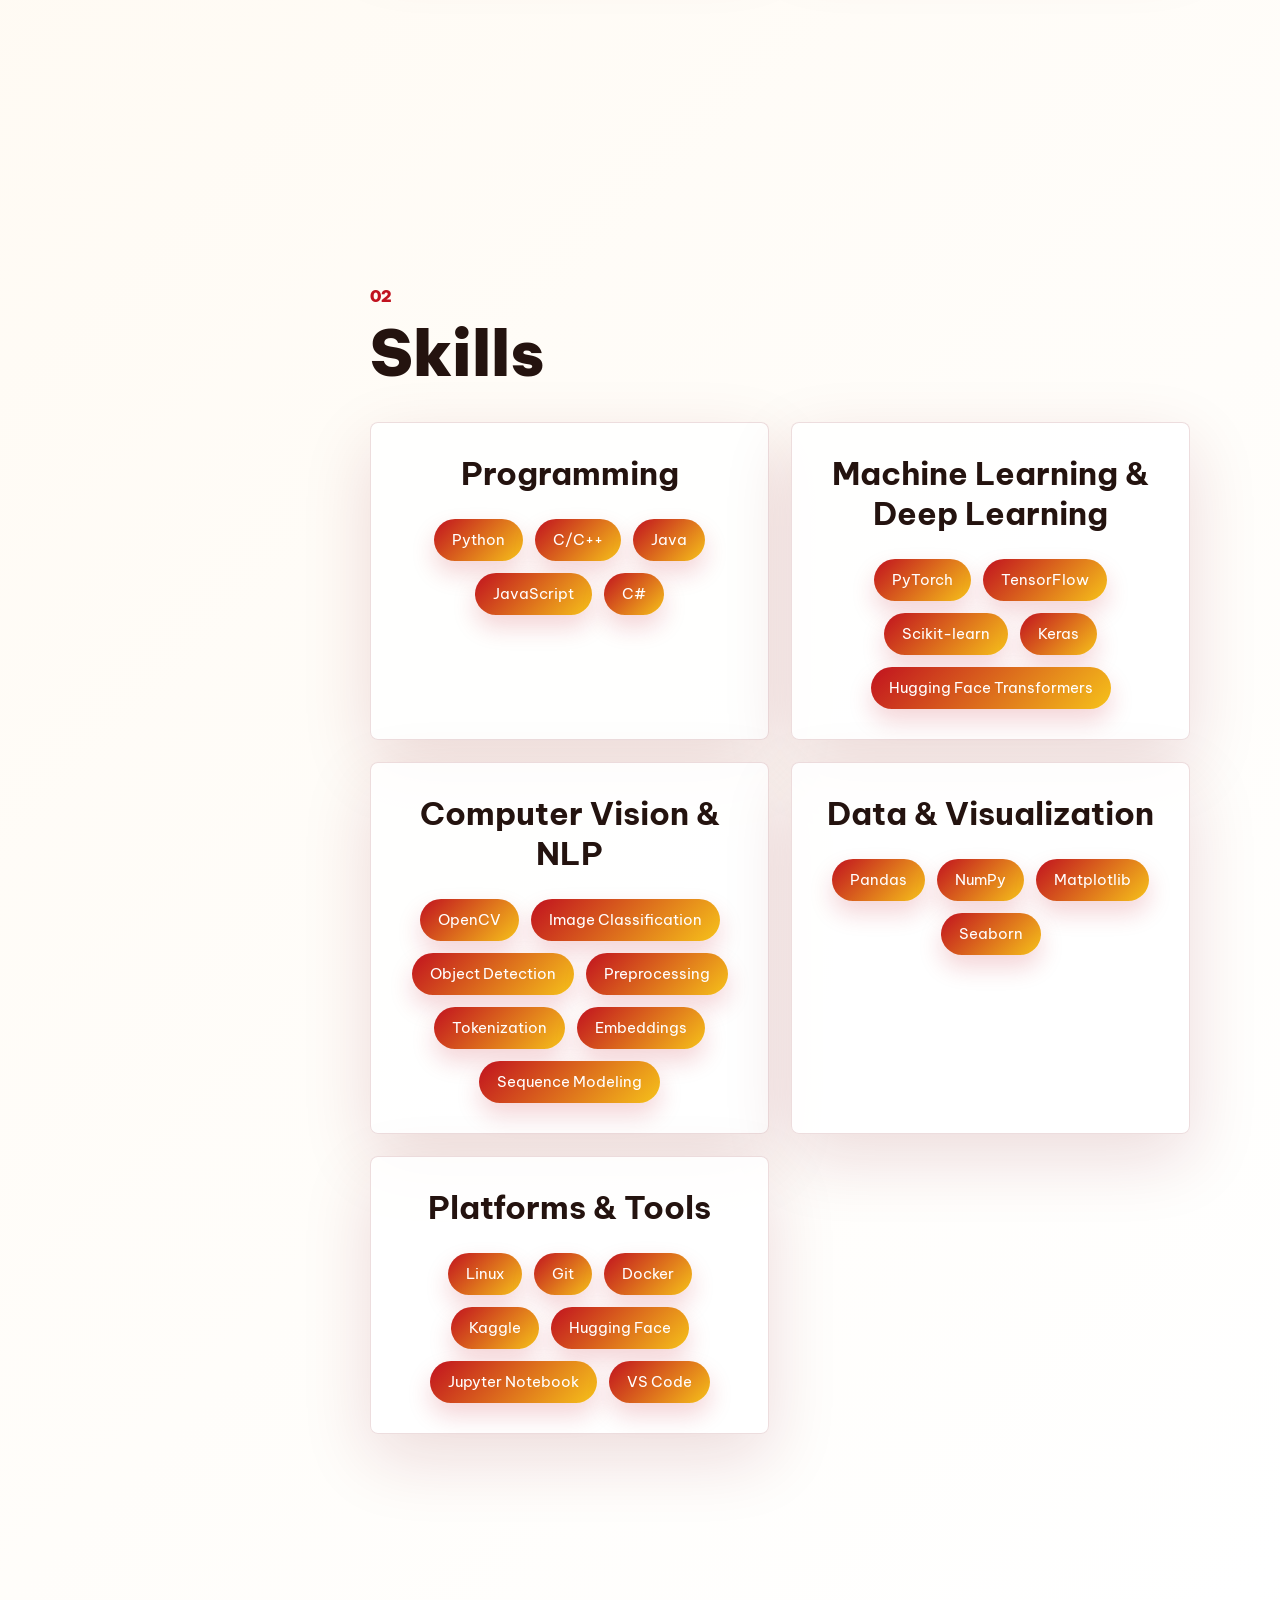
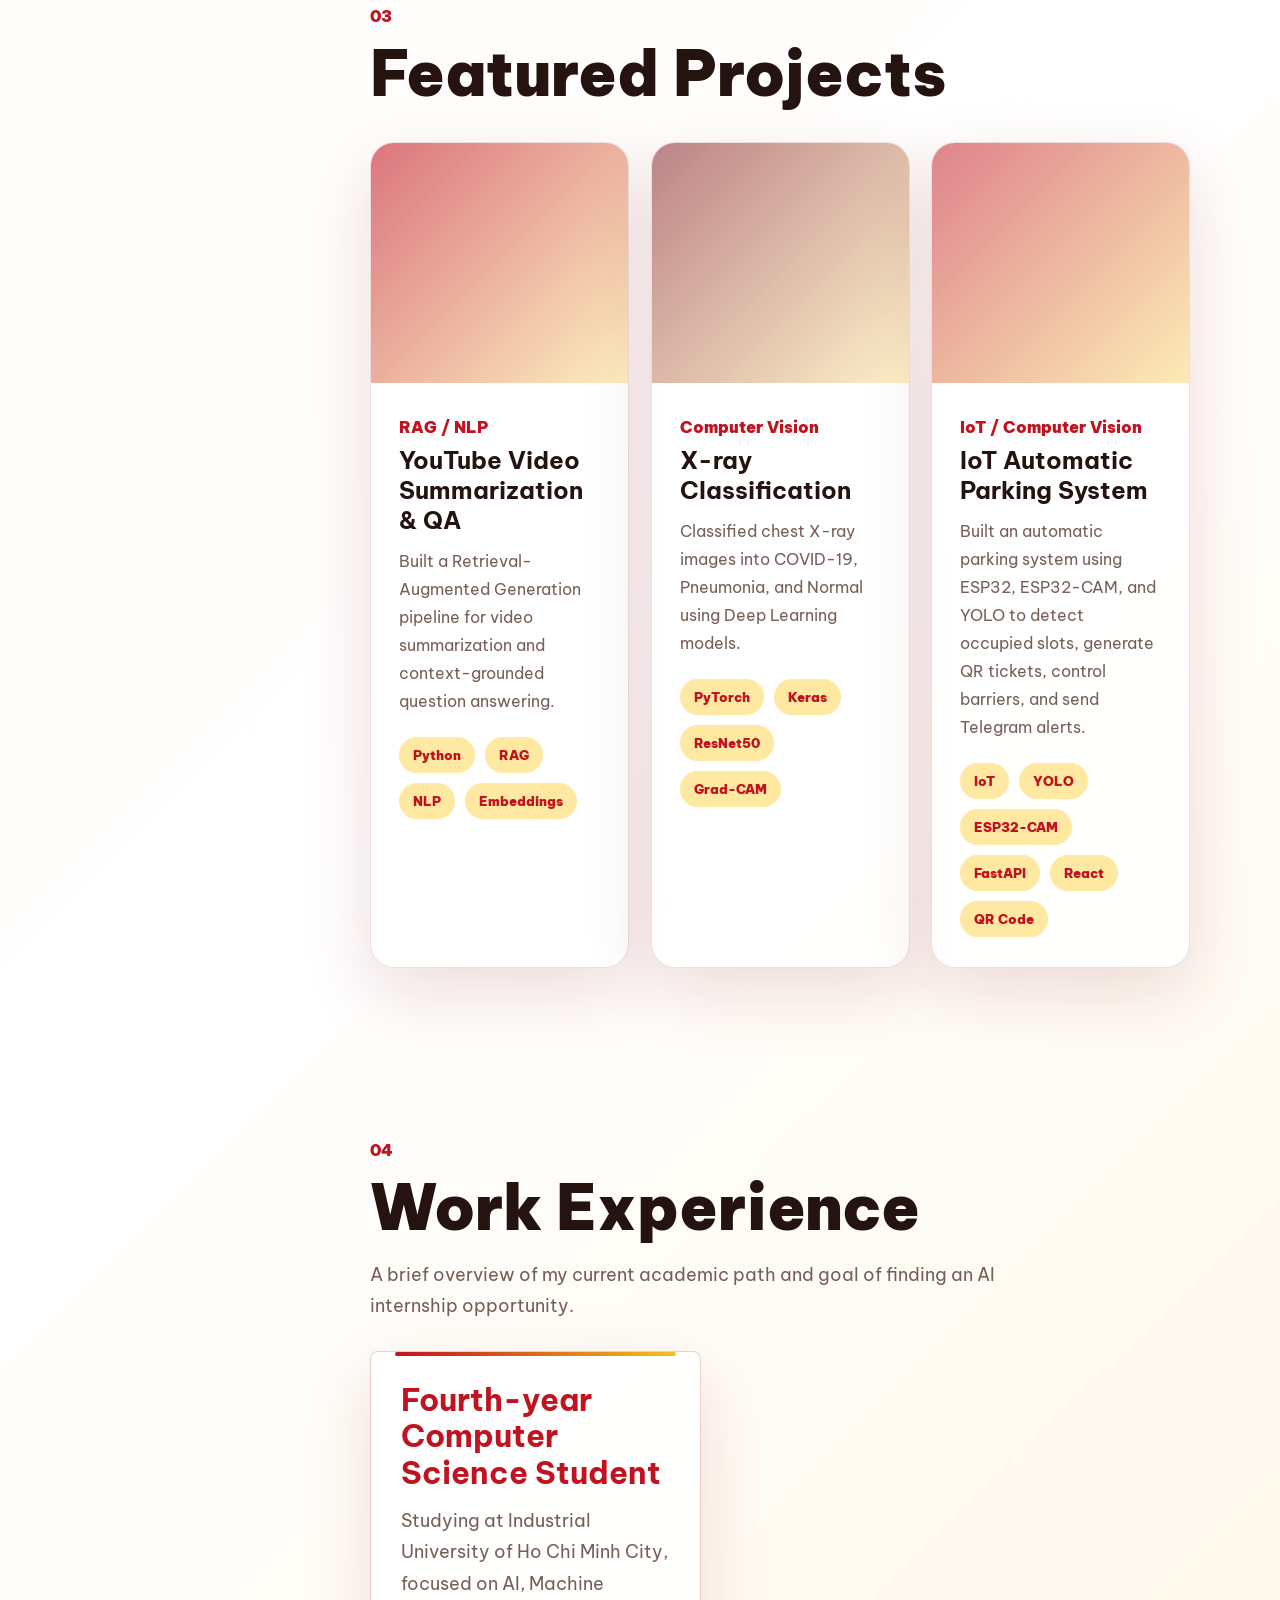
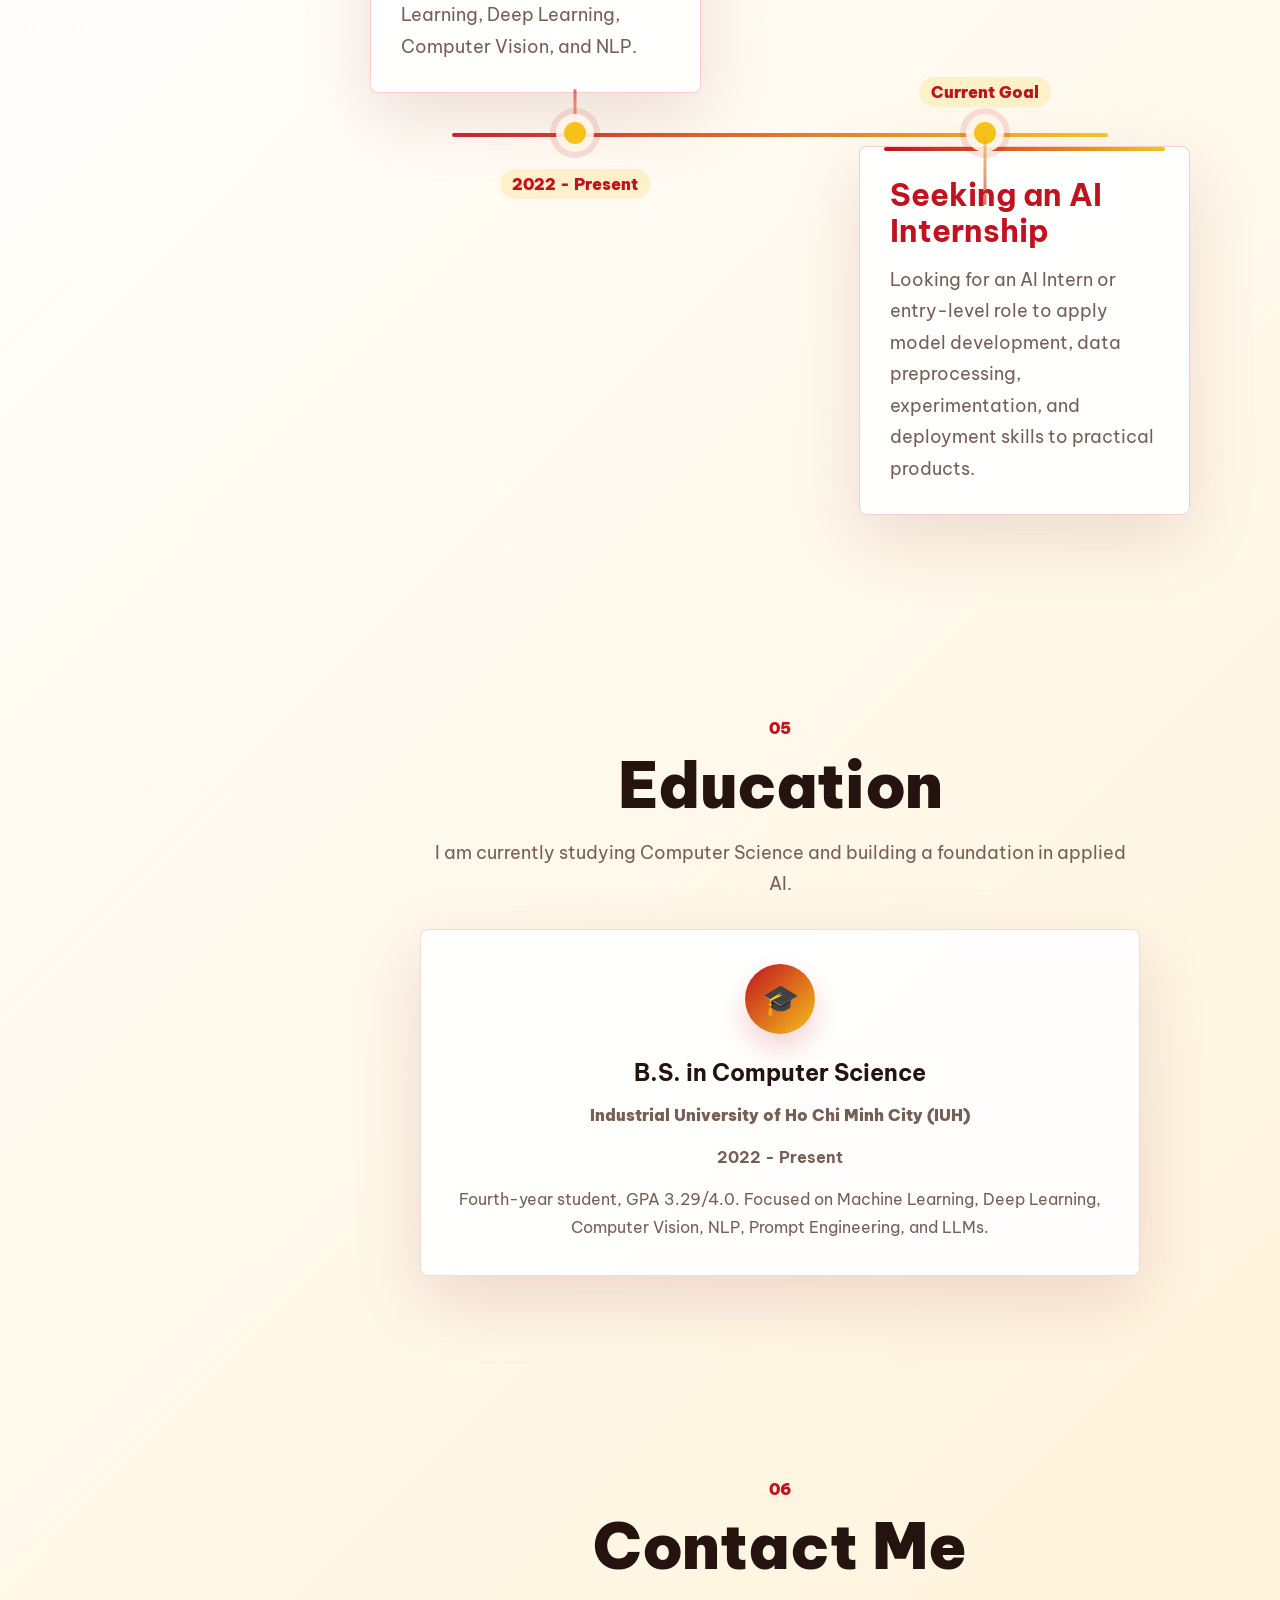
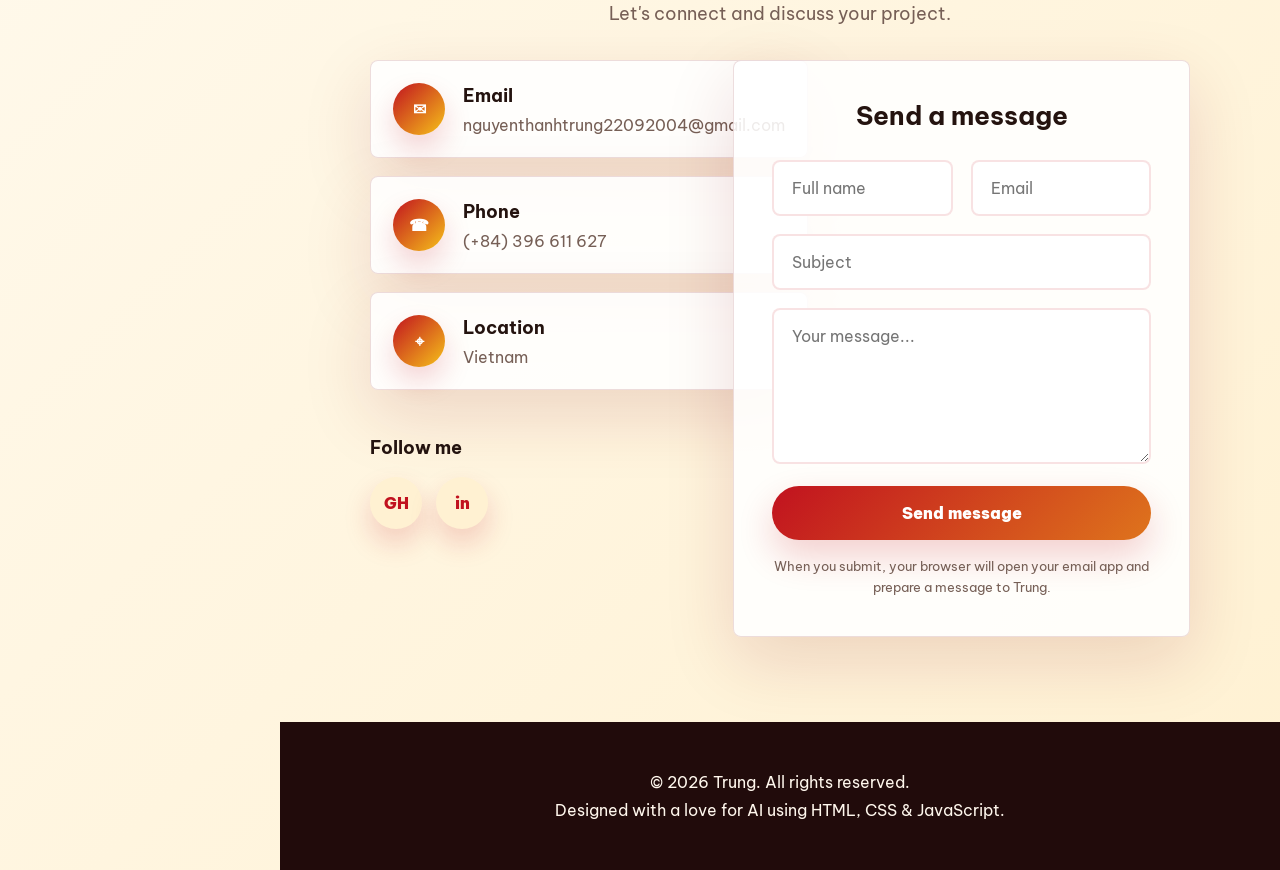
==== commit f507d45a: "trung_fix01" ====
--- a/docs/index.html
+++ b/docs/index.html
@@ -1,5 +1,5 @@
 ﻿<!doctype html>
-<html lang="vi">
+<html lang="en">
   <head>
     <meta charset="UTF-8" />
     <meta name="viewport" content="width=device-width, initial-scale=1.0" />
